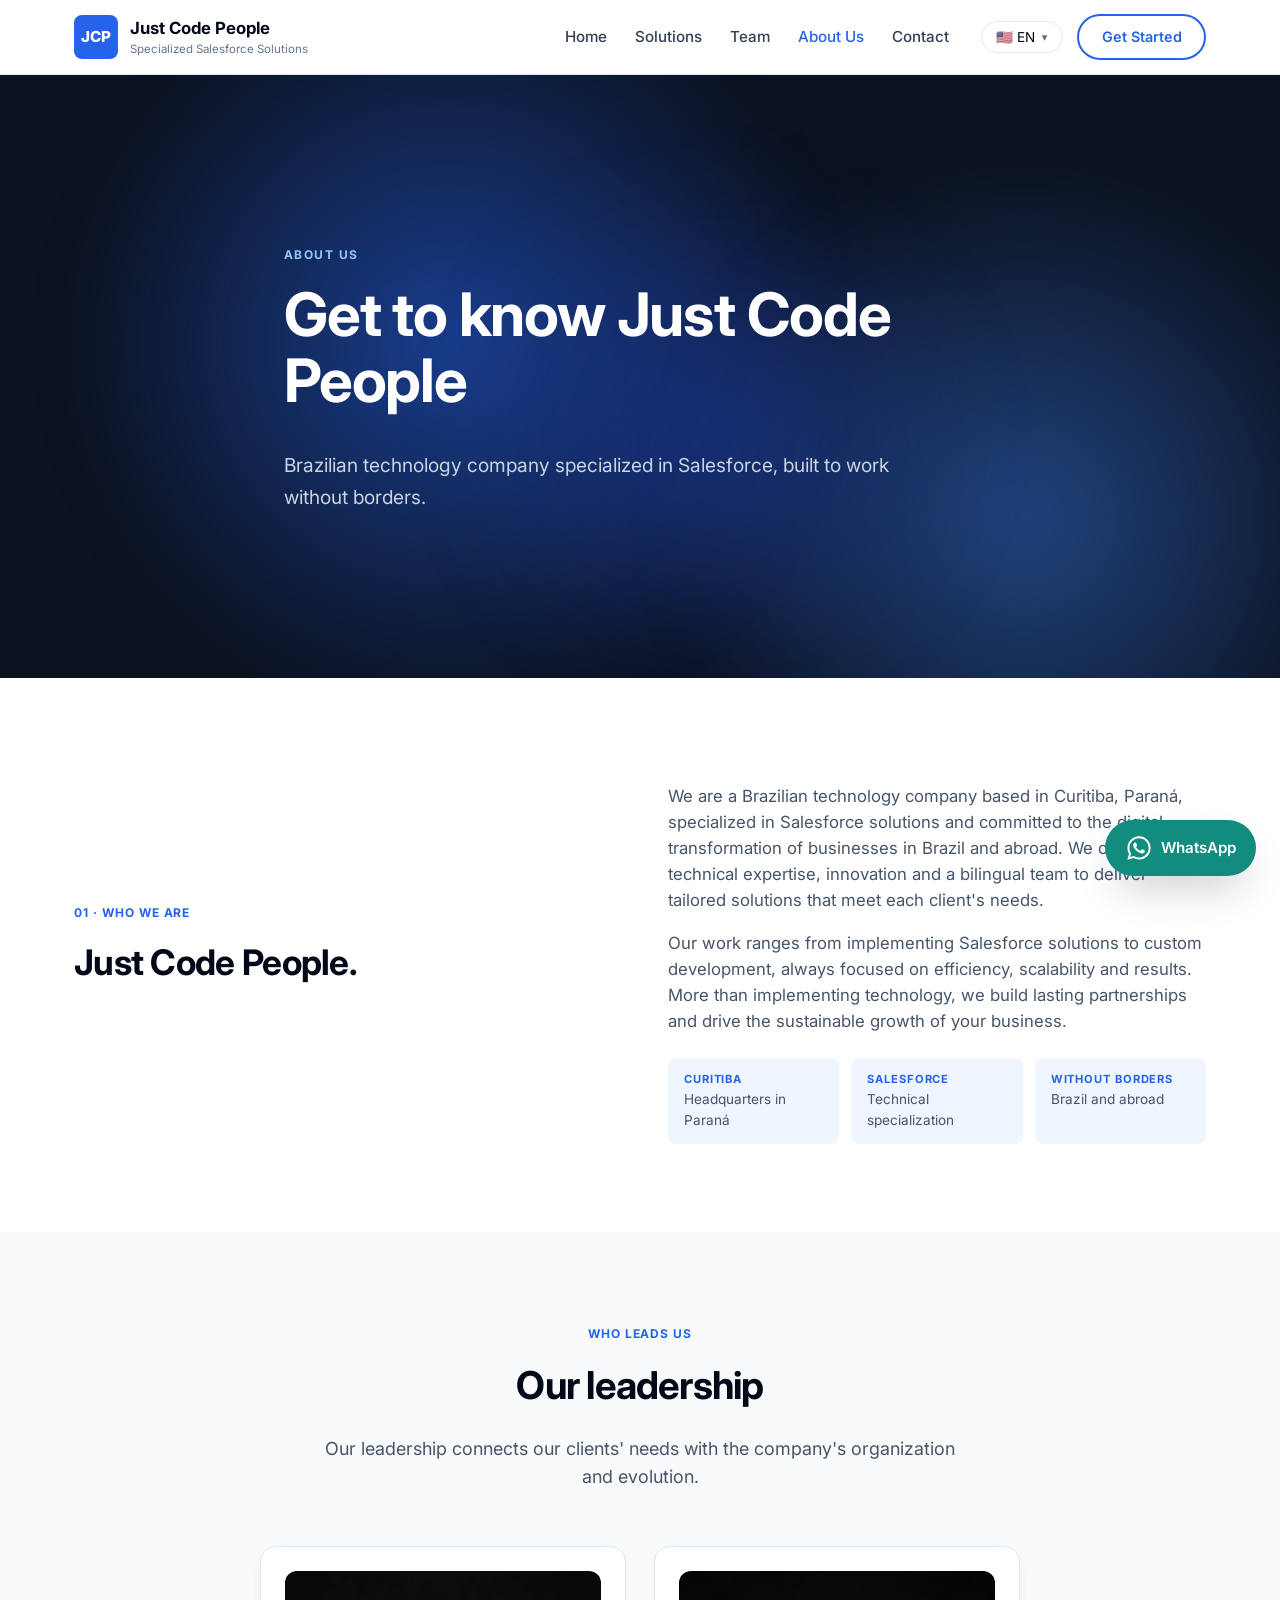
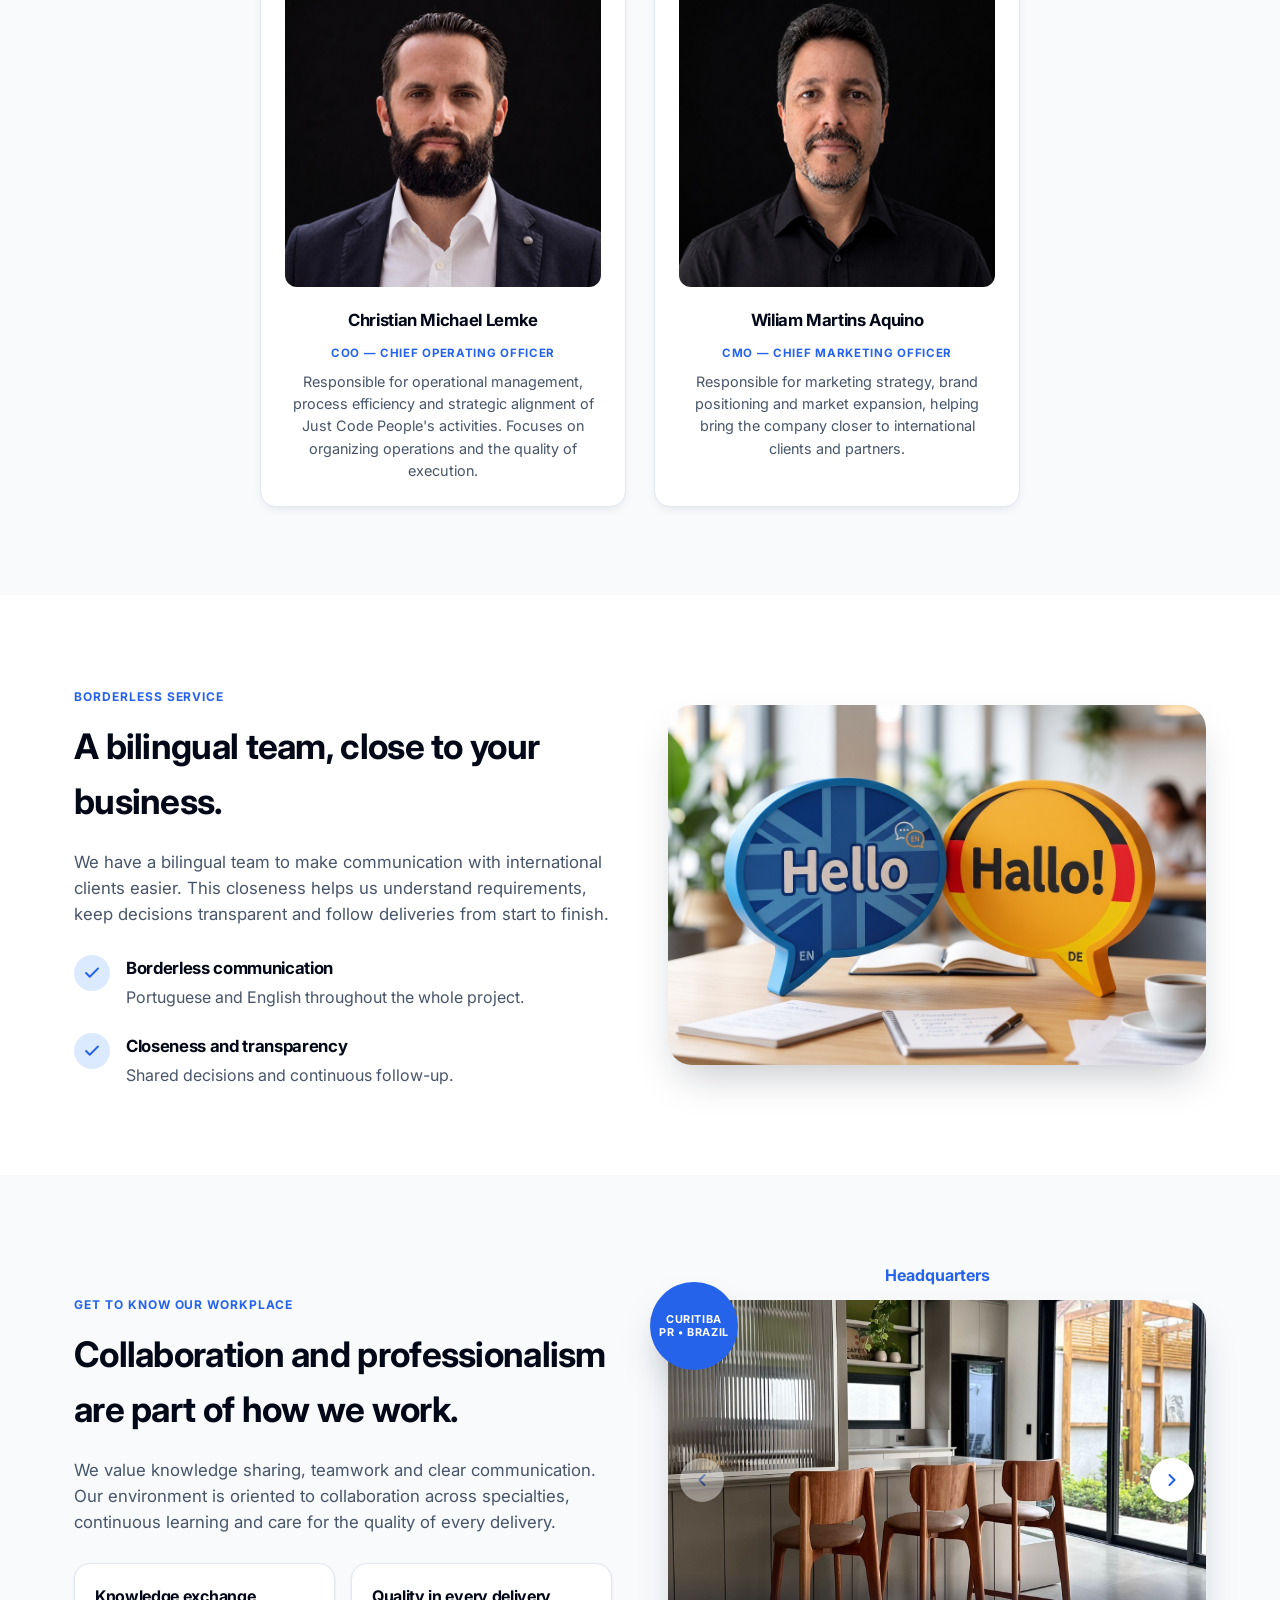
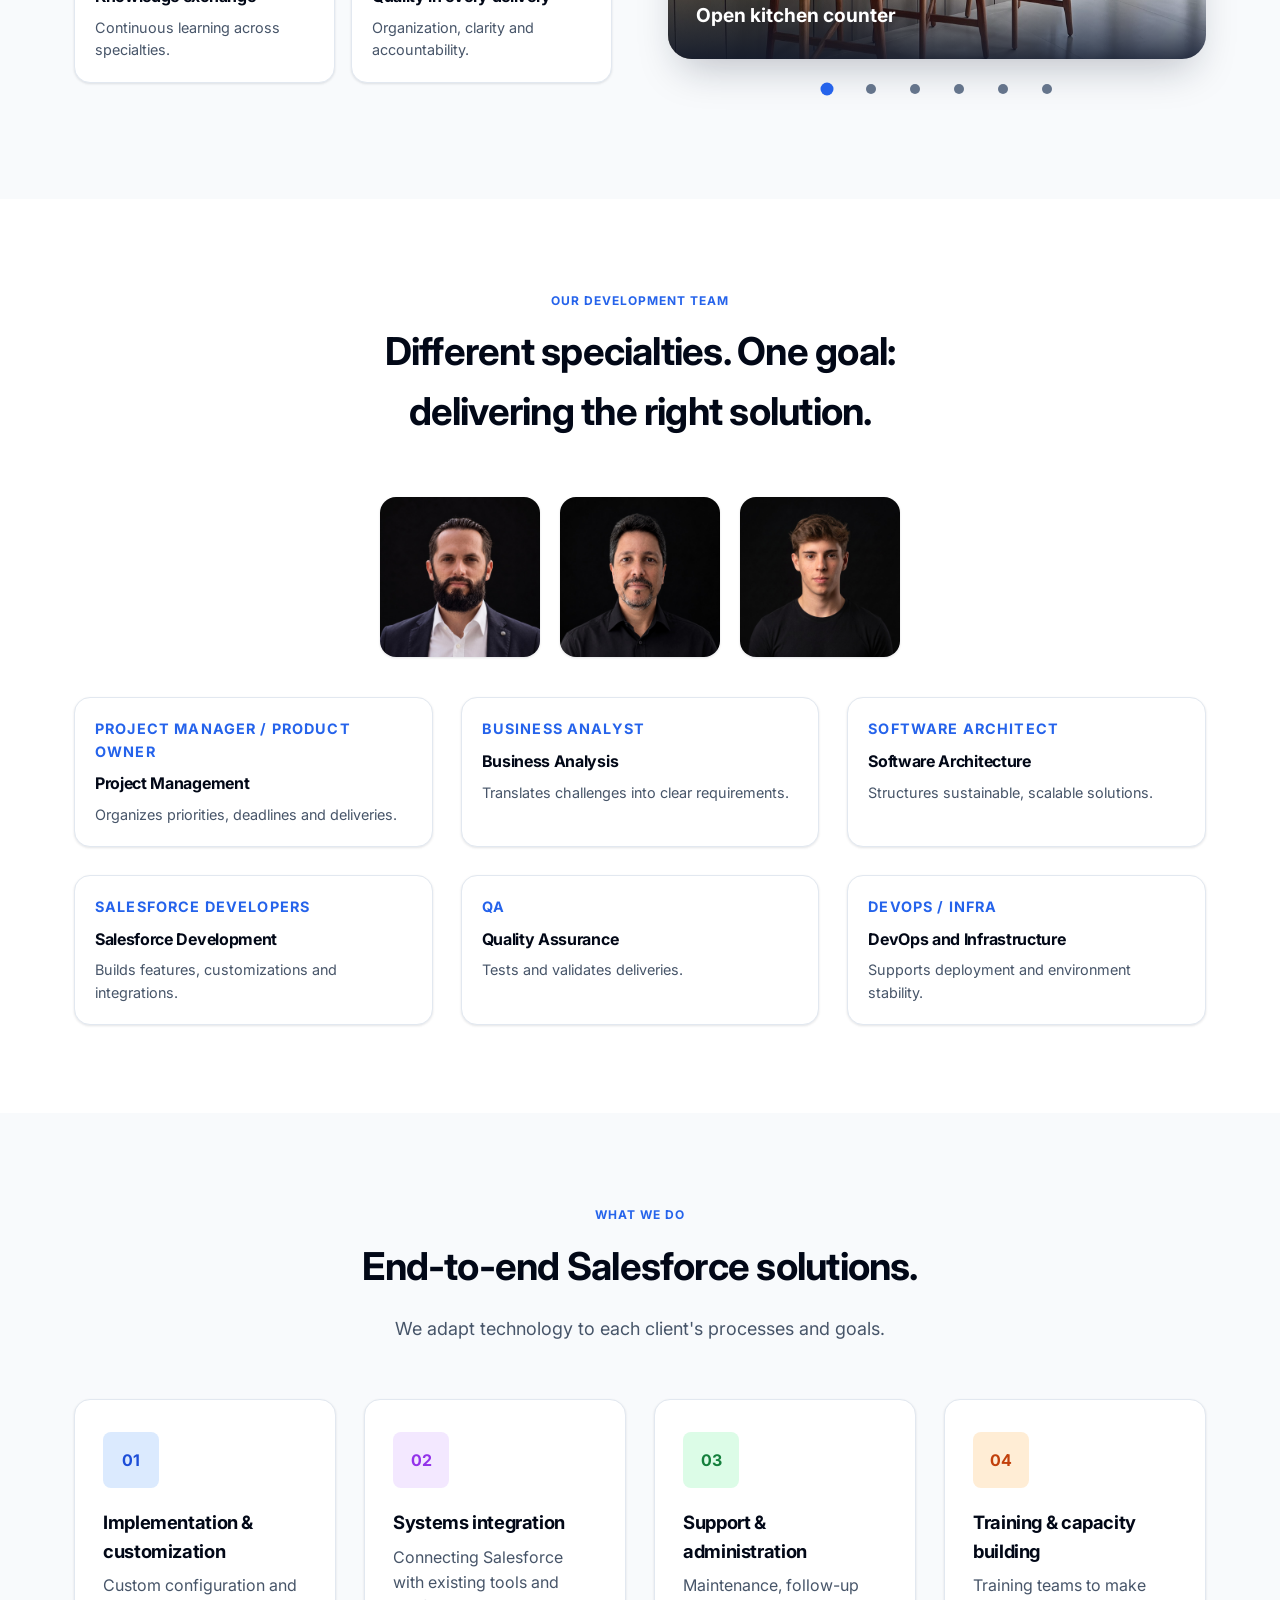
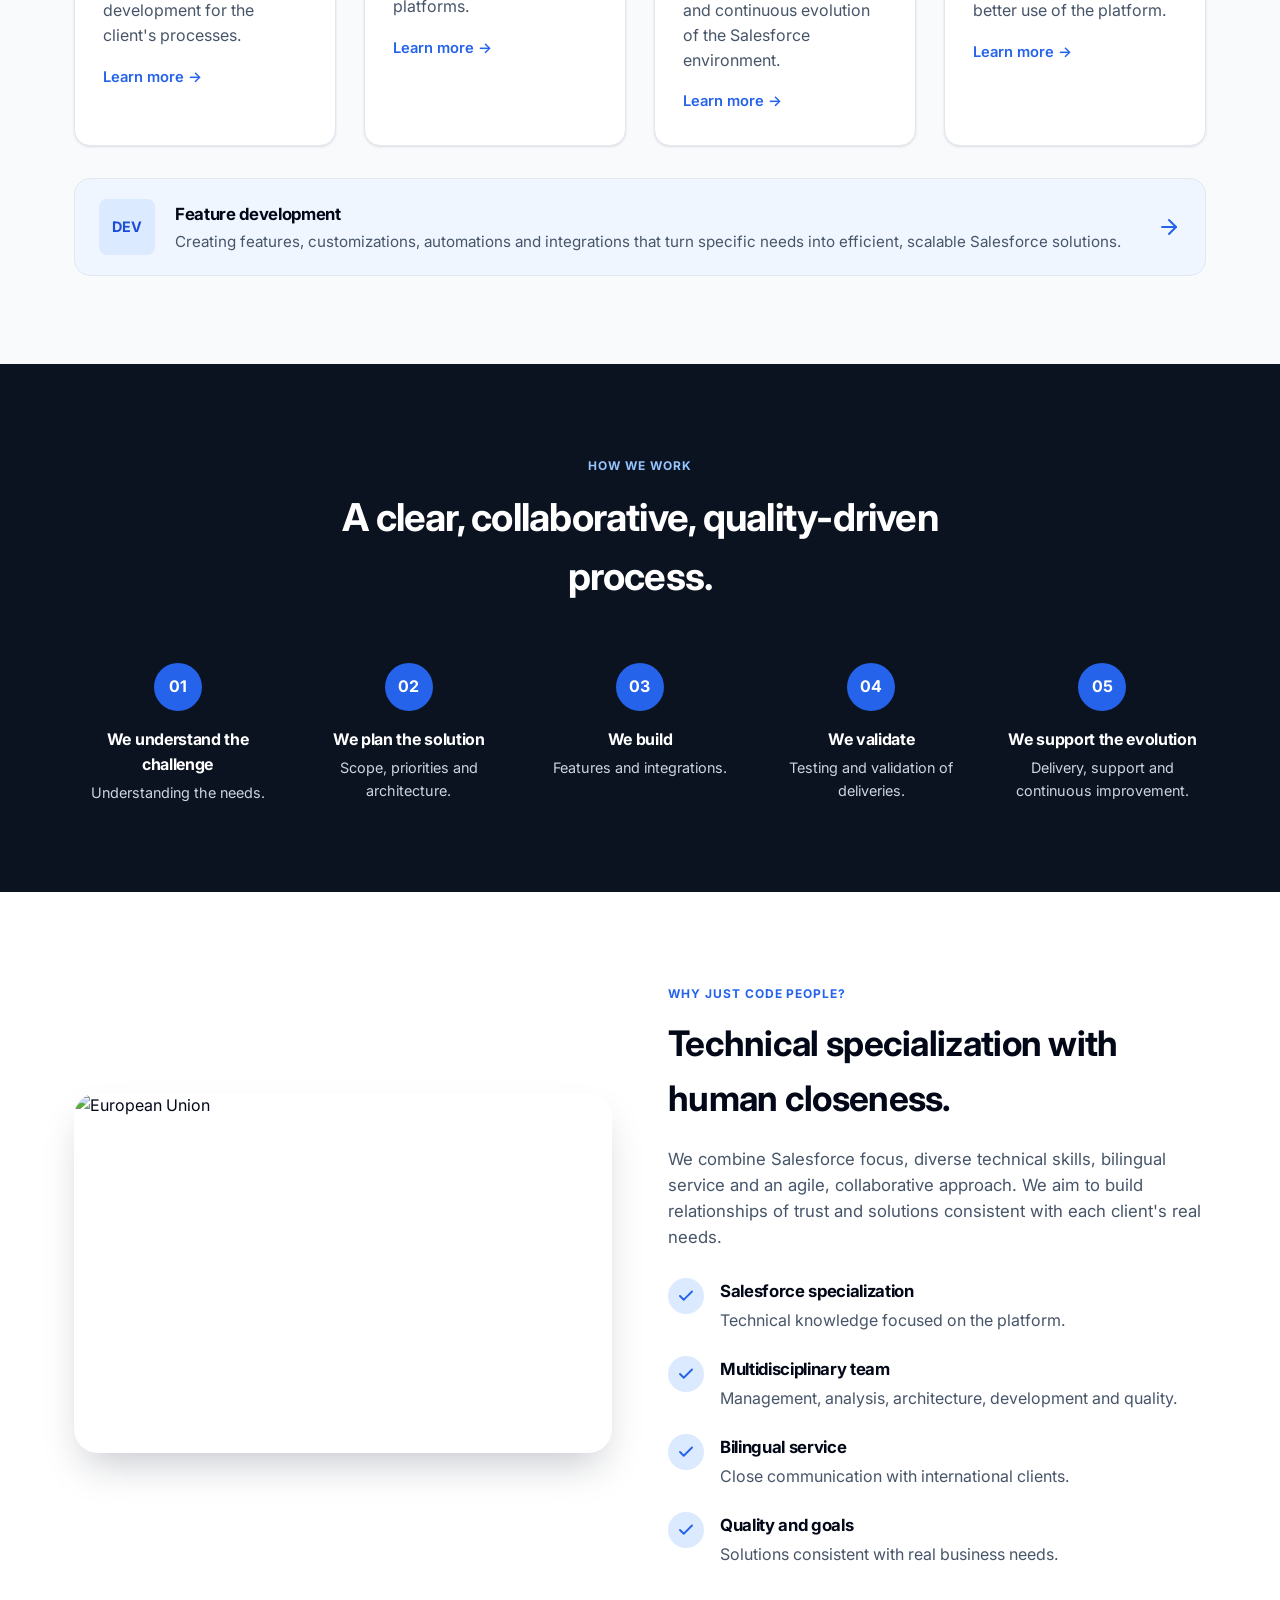
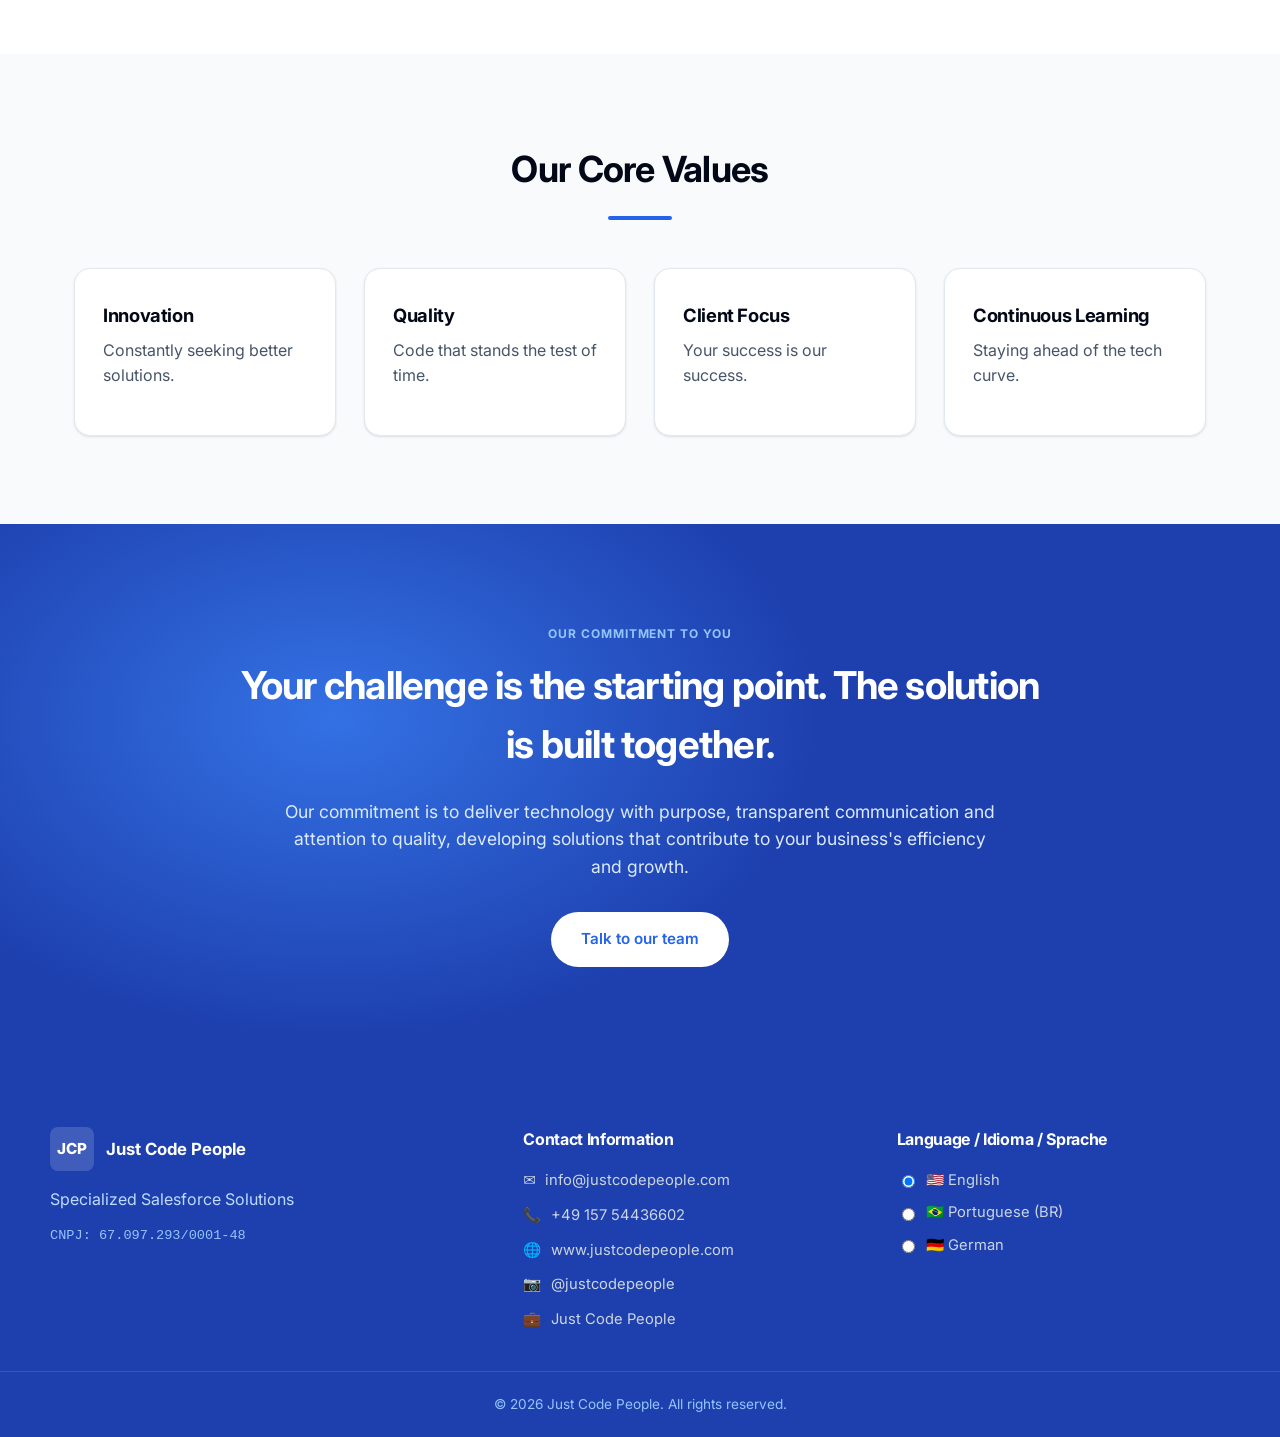
==== about.html @ ec4c8c9c "feat(page): add page to the repository" ====
<!DOCTYPE html>
<html lang="en">
<head>
  <meta charset="UTF-8" />
  <meta name="viewport" content="width=device-width, initial-scale=1.0" />
  <title>About Us | Just Code People</title>
  <meta name="description" content="Just Code People is a Brazilian technology company based in Curitiba, specialized in Salesforce solutions and built to work without borders." />
  <link rel="icon" type="image/svg+xml" href="data:image/svg+xml,<svg xmlns=%22http://www.w3.org/2000/svg%22 viewBox=%220 0 24 24%22><rect width=%2224%22 height=%2224%22 rx=%225%22 fill=%22%232563eb%22/><text x=%2212%22 y=%2216.5%22 font-family=%22Arial%22 font-size=%228%22 font-weight=%22700%22 fill=%22white%22 text-anchor=%22middle%22>JCP</text></svg>" />
  <link rel="preconnect" href="https://fonts.googleapis.com" />
  <link rel="preconnect" href="https://fonts.gstatic.com" crossorigin />
  <link rel="stylesheet" href="https://fonts.googleapis.com/css2?family=Inter:wght@300;400;500;600;700;800&display=swap" />
  <link rel="stylesheet" href="assets/css/style.css?v=cfeb845a" />
  <script type="application/ld+json">
  {
    "@context": "https://schema.org",
    "@type": "AboutPage",
    "name": "About Just Code People",
    "description": "Just Code People is a Brazilian technology company based in Curitiba, specialized in Salesforce solutions and built to work without borders.",
    "mainEntity": {
      "@type": "Organization",
      "name": "Just Code People",
      "foundingDate": "2026-05-27",
      "foundingLocation": {
        "@type": "Place",
        "name": "Curitiba, Paraná, Brazil"
      },
      "areaServed": "Europe",
      "url": "https://www.justcodepeople.com",
      "email": "info@justcodepeople.com",
      "taxID": "67.097.293/0001-48",
      "address": {
        "@type": "PostalAddress",
        "streetAddress": "R. Heitor Stockler de França, 396, unidade 411",
        "addressLocality": "Curitiba",
        "addressRegion": "PR",
        "postalCode": "80030-030",
        "addressCountry": "BR"
      }
    }
  }
  </script>
</head>
<body>

  <header class="site-header">
    <div class="container header-inner">
      <a href="index.html" class="logo">
        <span class="logo-badge">JCP</span>
        <span class="logo-text"><strong>Just Code People</strong><small>Specialized Salesforce Solutions</small></span>
      </a>
      <nav class="main-nav">
        <a href="index.html">Home</a>
        <a href="solutions.html">Solutions</a>
        <a href="team.html">Team</a>
        <a href="about.html">About Us</a>
        <a href="contact.html">Contact</a>
      </nav>
      <div class="header-actions">
        <button class="lang-switch" type="button">🇺🇸 EN</button>
        <a href="contact.html" class="btn-outline">Get Started</a>
      </div>
      <button class="nav-toggle" type="button" aria-label="Toggle menu">☰</button>
    </div>
  </header>

  <main class="about-page">
    <section class="hero" id="hero">
      <div class="hero-glow hero-glow-1" aria-hidden="true"></div>
      <div class="hero-glow hero-glow-2" aria-hidden="true"></div>
      <div class="hero-glow hero-glow-3" aria-hidden="true"></div>
      <div class="container hero-inner">
        <span class="hero-eyebrow">About Us</span>
        <h1>Get to know Just Code People</h1>
        <p class="lead">Brazilian technology company specialized in Salesforce, built to work without borders.</p>
      </div>
    </section>

    <!-- Who we are -->
    <section class="section">
      <div class="container about-story">
        <div class="about-copy">
          <span class="eyebrow">01 · Who we are</span>
          <h2>Just Code People.</h2>
        </div>
        <div class="about-copy">
          <p>We are a Brazilian technology company based in Curitiba, Paraná, specialized in Salesforce solutions and committed to the digital transformation of businesses in Brazil and abroad. We combine technical expertise, innovation and a bilingual team to deliver tailored solutions that meet each client's needs.</p>
          <p>Our work ranges from implementing Salesforce solutions to custom development, always focused on efficiency, scalability and results. More than implementing technology, we build lasting partnerships and drive the sustainable growth of your business.</p>
          <ul class="fact-chips">
            <li class="fact-chip"><span class="fact-chip-label">Curitiba</span><span class="fact-chip-value">Headquarters in Paraná</span></li>
            <li class="fact-chip"><span class="fact-chip-label">Salesforce</span><span class="fact-chip-value">Technical specialization</span></li>
            <li class="fact-chip"><span class="fact-chip-label">Without borders</span><span class="fact-chip-value">Brazil and abroad</span></li>
          </ul>
        </div>
      </div>
    </section>

    <!-- Our leadership -->
    <section class="section section-alt">
      <div class="container">
        <div class="section-head">
          <span class="eyebrow">Who leads us</span>
          <h2>Our leadership</h2>
          <p>Our leadership connects our clients' needs with the company's organization and evolution.</p>
        </div>
        <div class="team-grid team-grid--2">
          <article class="team-card">
            <div class="team-photo"><img src="assets/images/team/christian-michael-lemke.jpg" loading="lazy" alt="Christian Michael Lemke" /></div>
            <h3>Christian Michael Lemke</h3>
            <p class="role">COO — Chief Operating Officer</p>
            <p class="bio">Responsible for operational management, process efficiency and strategic alignment of Just Code People's activities. Focuses on organizing operations and the quality of execution.</p>
          </article>
          <article class="team-card">
            <div class="team-photo"><img src="assets/images/team/wiliam-martins-aquino.jpg" loading="lazy" alt="Wiliam Martins Aquino" /></div>
            <h3>Wiliam Martins Aquino</h3>
            <p class="role">CMO — Chief Marketing Officer</p>
            <p class="bio">Responsible for marketing strategy, brand positioning and market expansion, helping bring the company closer to international clients and partners.</p>
          </article>
        </div>
      </div>
    </section>

    <!-- Borderless service -->
    <section class="section">
      <div class="container about-story">
        <div class="about-copy">
          <span class="eyebrow">Borderless service</span>
          <h2>A bilingual team, close to your business.</h2>
          <p>We have a bilingual team to make communication with international clients easier. This closeness helps us understand requirements, keep decisions transparent and follow deliveries from start to finish.</p>
          <div class="feature-list">
            <div class="feature-item">
              <span class="feature-check"><svg width="18" height="18" viewBox="0 0 24 24" fill="none" stroke="currentColor" stroke-width="2.5" stroke-linecap="round" stroke-linejoin="round" aria-hidden="true"><polyline points="20 6 9 17 4 12"/></svg></span>
              <div><h3 class="feature-title">Borderless communication</h3><p>Portuguese and English throughout the whole project.</p></div>
            </div>
            <div class="feature-item">
              <span class="feature-check"><svg width="18" height="18" viewBox="0 0 24 24" fill="none" stroke="currentColor" stroke-width="2.5" stroke-linecap="round" stroke-linejoin="round" aria-hidden="true"><polyline points="20 6 9 17 4 12"/></svg></span>
              <div><h3 class="feature-title">Closeness and transparency</h3><p>Shared decisions and continuous follow-up.</p></div>
            </div>
          </div>
        </div>
        <div class="solution-media">
          <img src="assets/images/bilingual.jpg" loading="lazy" alt="Two speech bubbles on a desk, one blue saying &quot;Hello&quot; and one yellow saying &quot;Hallo!&quot;, next to notebooks and a coffee cup." />
        </div>
      </div>
    </section>

    <!-- Our workplace (headquarters carousel) -->
    <section class="section section-alt">
      <div class="container about-story">
        <div class="about-copy">
          <span class="eyebrow">Get to know our workplace</span>
          <h2>Collaboration and professionalism are part of how we work.</h2>
          <p>We value knowledge sharing, teamwork and clear communication. Our environment is oriented to collaboration across specialties, continuous learning and care for the quality of every delivery.</p>
          <div class="hq-points">
            <div class="card card--compact">
              <h3>Knowledge exchange</h3>
              <p>Continuous learning across specialties.</p>
            </div>
            <div class="card card--compact">
              <h3>Quality in every delivery</h3>
              <p>Organization, clarity and accountability.</p>
            </div>
          </div>
        </div>
        <div class="carousel" role="region" aria-label="Our headquarters" data-carousel>
          <p class="carousel-title">Headquarters</p>
          <div class="carousel-stage">
            <span class="carousel-badge" aria-hidden="true">Curitiba<br>PR • Brazil</span>
            <div class="carousel-track" tabindex="0">
              <figure class="carousel-slide">
                <img src="assets/images/hq/hq-01.jpg" alt="Three wooden bar stools at a kitchen counter, with sliding glass doors opening to the garden." />
                <figcaption class="media-caption"><strong>Open kitchen counter</strong></figcaption>
              </figure>
              <figure class="carousel-slide">
                <img src="assets/images/hq/hq-02.jpg" loading="lazy" alt="A laptop on a side table next to a black woven armchair and potted plants on the terrace." />
                <figcaption class="media-caption"><strong>Work corner on the terrace</strong></figcaption>
              </figure>
              <figure class="carousel-slide">
                <img src="assets/images/hq/hq-03.jpg" loading="lazy" alt="Terrace with a black armchair, side table and potted plants beside a glass railing." />
                <figcaption class="media-caption"><strong>Terrace</strong></figcaption>
              </figure>
              <figure class="carousel-slide">
                <img src="assets/images/hq/hq-04.jpg" loading="lazy" alt="Lounge area with a tan sofa, a small white side table and a textured grey wall." />
                <figcaption class="media-caption"><strong>Lounge area</strong></figcaption>
              </figure>
              <figure class="carousel-slide">
                <img src="assets/images/hq/hq-05.jpg" loading="lazy" alt="Wooden slats and a stone staircase leading toward the lounge." />
                <figcaption class="media-caption"><strong>Staircase</strong></figcaption>
              </figure>
              <figure class="carousel-slide">
                <img src="assets/images/hq/hq-06.jpg" loading="lazy" alt="Stone staircase with wooden slats beside a glass-walled room with an armchair." />
                <figcaption class="media-caption"><strong>Stairs and glass</strong></figcaption>
              </figure>
            </div>
            <button class="carousel-btn carousel-prev" type="button" aria-label="Previous photo"><svg viewBox="0 0 24 24" fill="none" stroke="currentColor" stroke-width="2.5" stroke-linecap="round" stroke-linejoin="round" aria-hidden="true"><polyline points="15 18 9 12 15 6"/></svg></button>
            <button class="carousel-btn carousel-next" type="button" aria-label="Next photo"><svg viewBox="0 0 24 24" fill="none" stroke="currentColor" stroke-width="2.5" stroke-linecap="round" stroke-linejoin="round" aria-hidden="true"><polyline points="9 18 15 12 9 6"/></svg></button>
          </div>
          <div class="carousel-dots" aria-label="Choose a photo"></div>
        </div>
      </div>
    </section>

    <!-- Our development team -->
    <section class="section">
      <div class="container">
        <div class="section-head">
          <span class="eyebrow">Our development team</span>
          <h2>Different specialties. One goal: delivering the right solution.</h2>
        </div>
        <div class="dev-photos">
          <div class="team-photo team-photo--sm"><img src="assets/images/team/christian-michael-lemke.jpg" loading="lazy" alt="Christian Michael Lemke" /></div>
          <div class="team-photo team-photo--sm"><img src="assets/images/team/wiliam-martins-aquino.jpg" loading="lazy" alt="Wiliam Martins Aquino" /></div>
          <div class="team-photo team-photo--sm"><img src="assets/images/team/ronald-roderjan.jpg" loading="lazy" alt="Ronald Roderjan" /></div>
        </div>
        <div class="grid grid-3">
          <div class="card card--compact">
            <p class="benefit-label role-label">Project Manager / Product Owner</p>
            <h3>Project Management</h3>
            <p>Organizes priorities, deadlines and deliveries.</p>
          </div>
          <div class="card card--compact">
            <p class="benefit-label role-label">Business Analyst</p>
            <h3>Business Analysis</h3>
            <p>Translates challenges into clear requirements.</p>
          </div>
          <div class="card card--compact">
            <p class="benefit-label role-label" translate="no">Software Architect</p>
            <h3>Software Architecture</h3>
            <p>Structures sustainable, scalable solutions.</p>
          </div>
          <div class="card card--compact">
            <p class="benefit-label role-label">Salesforce Developers</p>
            <h3>Salesforce Development</h3>
            <p>Builds features, customizations and integrations.</p>
          </div>
          <div class="card card--compact">
            <p class="benefit-label role-label">QA</p>
            <h3>Quality Assurance</h3>
            <p>Tests and validates deliveries.</p>
          </div>
          <div class="card card--compact">
            <p class="benefit-label role-label">DevOps / Infra</p>
            <h3>DevOps and Infrastructure</h3>
            <p>Supports deployment and environment stability.</p>
          </div>
        </div>
      </div>
    </section>

    <!-- What we do -->
    <section class="section section-alt about-what">
      <div class="container">
        <div class="section-head">
          <span class="eyebrow">What we do</span>
          <h2>End-to-end Salesforce solutions.</h2>
          <p>We adapt technology to each client's processes and goals.</p>
        </div>
        <div class="grid grid-4">
          <div class="card">
            <div class="icon-tile icon-tile--num blue">01</div>
            <h3>Implementation &amp; customization</h3>
            <p>Custom configuration and development for the client's processes.</p>
            <a href="solutions.html" class="btn-link">Learn more →</a>
          </div>
          <div class="card">
            <div class="icon-tile icon-tile--num purple">02</div>
            <h3>Systems integration</h3>
            <p>Connecting Salesforce with existing tools and platforms.</p>
            <a href="solutions.html" class="btn-link">Learn more →</a>
          </div>
          <div class="card">
            <div class="icon-tile icon-tile--num green">03</div>
            <h3>Support &amp; administration</h3>
            <p>Maintenance, follow-up and continuous evolution of the Salesforce environment.</p>
            <a href="solutions.html" class="btn-link">Learn more →</a>
          </div>
          <div class="card">
            <div class="icon-tile icon-tile--num orange">04</div>
            <h3>Training &amp; capacity building</h3>
            <p>Training teams to make better use of the platform.</p>
            <a href="solutions.html" class="btn-link">Learn more →</a>
          </div>
        </div>
        <a href="solutions.html" class="service-strip">
          <span class="icon-tile blue">DEV</span>
          <div class="service-strip-text">
            <h3>Feature development</h3>
            <p>Creating features, customizations, automations and integrations that turn specific needs into efficient, scalable Salesforce solutions.</p>
          </div>
          <svg class="service-strip-arrow" viewBox="0 0 24 24" fill="none" stroke="currentColor" stroke-width="2" stroke-linecap="round" stroke-linejoin="round" aria-hidden="true"><line x1="5" y1="12" x2="19" y2="12"/><polyline points="12 5 19 12 12 19"/></svg>
        </a>
      </div>
    </section>

    <!-- How we work -->
    <section class="section section-dark">
      <div class="container">
        <div class="section-head">
          <span class="eyebrow">How we work</span>
          <h2>A clear, collaborative, quality-driven process.</h2>
        </div>
        <ol class="process-steps">
          <li class="process-step">
            <span class="process-step-num">01</span>
            <div><h3>We understand the challenge</h3><p>Understanding the needs.</p></div>
          </li>
          <li class="process-step">
            <span class="process-step-num">02</span>
            <div><h3>We plan the solution</h3><p>Scope, priorities and architecture.</p></div>
          </li>
          <li class="process-step">
            <span class="process-step-num">03</span>
            <div><h3>We build</h3><p>Features and integrations.</p></div>
          </li>
          <li class="process-step">
            <span class="process-step-num">04</span>
            <div><h3>We validate</h3><p>Testing and validation of deliveries.</p></div>
          </li>
          <li class="process-step">
            <span class="process-step-num">05</span>
            <div><h3>We support the evolution</h3><p>Delivery, support and continuous improvement.</p></div>
          </li>
        </ol>
      </div>
    </section>

    <!-- Why Just Code People -->
    <section class="section">
      <div class="container about-story">
        <!-- TODO: trocar imagem — bandeiras UE + Brasil (imagem atual: Unsplash ja usada no site, so UE) -->
        <div class="solution-media">
          <img src="https://images.unsplash.com/photo-1594810205183-18a8b0ce6c13?auto=format&fit=crop&w=900&q=80" loading="lazy" alt="European Union" />
        </div>
        <div class="about-copy">
          <span class="eyebrow">Why Just Code People?</span>
          <h2>Technical specialization with human closeness.</h2>
          <p>We combine Salesforce focus, diverse technical skills, bilingual service and an agile, collaborative approach. We aim to build relationships of trust and solutions consistent with each client's real needs.</p>
          <div class="feature-list">
            <div class="feature-item">
              <span class="feature-check"><svg width="18" height="18" viewBox="0 0 24 24" fill="none" stroke="currentColor" stroke-width="2.5" stroke-linecap="round" stroke-linejoin="round" aria-hidden="true"><polyline points="20 6 9 17 4 12"/></svg></span>
              <div><h3 class="feature-title">Salesforce specialization</h3><p>Technical knowledge focused on the platform.</p></div>
            </div>
            <div class="feature-item">
              <span class="feature-check"><svg width="18" height="18" viewBox="0 0 24 24" fill="none" stroke="currentColor" stroke-width="2.5" stroke-linecap="round" stroke-linejoin="round" aria-hidden="true"><polyline points="20 6 9 17 4 12"/></svg></span>
              <div><h3 class="feature-title">Multidisciplinary team</h3><p>Management, analysis, architecture, development and quality.</p></div>
            </div>
            <div class="feature-item">
              <span class="feature-check"><svg width="18" height="18" viewBox="0 0 24 24" fill="none" stroke="currentColor" stroke-width="2.5" stroke-linecap="round" stroke-linejoin="round" aria-hidden="true"><polyline points="20 6 9 17 4 12"/></svg></span>
              <div><h3 class="feature-title">Bilingual service</h3><p>Close communication with international clients.</p></div>
            </div>
            <div class="feature-item">
              <span class="feature-check"><svg width="18" height="18" viewBox="0 0 24 24" fill="none" stroke="currentColor" stroke-width="2.5" stroke-linecap="round" stroke-linejoin="round" aria-hidden="true"><polyline points="20 6 9 17 4 12"/></svg></span>
              <div><h3 class="feature-title">Quality and goals</h3><p>Solutions consistent with real business needs.</p></div>
            </div>
          </div>
        </div>
      </div>
    </section>

    <!-- Core values -->
    <section class="section section-alt">
      <div class="container">
        <div class="values-title">
          <h2>Our Core Values</h2>
        </div>
        <div class="grid grid-4">
          <div class="card">
            <h3>Innovation</h3>
            <p>Constantly seeking better solutions.</p>
          </div>
          <div class="card">
            <h3>Quality</h3>
            <p>Code that stands the test of time.</p>
          </div>
          <div class="card">
            <h3>Client Focus</h3>
            <p>Your success is our success.</p>
          </div>
          <div class="card">
            <h3>Continuous Learning</h3>
            <p>Staying ahead of the tech curve.</p>
          </div>
        </div>
      </div>
    </section>

    <section class="cta-band cta-band--about">
      <div class="container">
        <span class="eyebrow">Our commitment to you</span>
        <h2>Your challenge is the starting point. The solution is built together.</h2>
        <p>Our commitment is to deliver technology with purpose, transparent communication and attention to quality, developing solutions that contribute to your business's efficiency and growth.</p>
        <a href="contact.html" class="btn btn-white">Talk to our team</a>
      </div>
    </section>
  </main>

  <footer class="site-footer">
    <div class="container footer-top">
      <div class="footer-brand">
        <a href="index.html" class="logo">
          <span class="logo-badge">JCP</span>
          <span class="logo-text"><strong>Just Code People</strong></span>
        </a>
        <p class="tagline">Specialized Salesforce Solutions</p>
        <p class="cnpj">CNPJ: 67.097.293/0001-48</p>
      </div>
      <div>
        <h4>Contact Information</h4>
        <ul class="footer-list">
          <li>✉️ <a href="mailto:info@justcodepeople.com">info@justcodepeople.com</a></li>
          <li>📞 <a href="https://wa.me/4915754436602">+49 157 54436602</a></li>
          <li>🌐 <a href="https://www.justcodepeople.com">www.justcodepeople.com</a></li>
          <li>📷 <a href="https://www.instagram.com/justcodepeople/">@justcodepeople</a></li>
          <li>💼 <a href="https://www.linkedin.com/company/just-code-people/">Just Code People</a></li>
        </ul>
      </div>
      <div>
        <h4>Language / Idioma / Sprache</h4>
        <div class="lang-options">
          <label><input type="radio" name="lang" data-lang-select value="en" checked /> 🇺🇸 English</label>
          <label><input type="radio" name="lang" data-lang-select value="pt" /> 🇧🇷 Portuguese (BR)</label>
          <label><input type="radio" name="lang" data-lang-select value="de" /> 🇩🇪 German</label>
        </div>
      </div>
    </div>
    <div class="footer-bottom">© 2026 Just Code People. All rights reserved.</div>
  </footer>

  <!-- Floating WhatsApp button (same block on every page). The company number appears in 2 places:
       the footer link and this button's href (assets/js/main.js?v=7ec6846e rebuilds the href per language
       from this one; keep both in sync when changing the number). -->
  <a class="whatsapp-float" href="https://wa.me/4915754436602?text=Hello%21%20I%20would%20like%20to%20know%20more%20about%20Just%20Code%20People%27s%20Salesforce%20solutions." data-wa-number="4915754436602" data-wa-text="Hello! I would like to know more about Just Code People's Salesforce solutions." target="_blank" rel="noopener noreferrer" aria-label="Chat with us on WhatsApp" title="Chat with us on WhatsApp">
    <svg viewBox="0 0 24 24" width="28" height="28" aria-hidden="true" focusable="false"><path fill="currentColor" d="M12.04 2C6.58 2 2.13 6.45 2.13 11.91c0 1.75.46 3.45 1.32 4.95L2.05 22l5.25-1.38a9.9 9.9 0 0 0 4.74 1.21h.01c5.46 0 9.91-4.45 9.91-9.91 0-2.65-1.03-5.14-2.9-7.01A9.82 9.82 0 0 0 12.04 2zm0 18.15h-.01a8.2 8.2 0 0 1-4.19-1.15l-.3-.18-3.12.82.83-3.04-.2-.31a8.2 8.2 0 0 1-1.26-4.38c0-4.54 3.7-8.23 8.24-8.23 2.2 0 4.27.86 5.82 2.42a8.18 8.18 0 0 1 2.41 5.82c0 4.54-3.7 8.23-8.22 8.23zm4.52-6.16c-.25-.12-1.47-.73-1.7-.82-.23-.08-.39-.12-.56.12-.17.25-.64.82-.78.98-.14.17-.29.19-.54.06-.25-.12-1.05-.39-2-1.23-.74-.66-1.24-1.47-1.38-1.72-.15-.25-.02-.38.11-.5.11-.11.25-.29.37-.43.12-.15.17-.25.25-.41.08-.17.04-.31-.02-.43-.06-.12-.56-1.34-.76-1.84-.2-.48-.4-.42-.56-.43h-.48c-.17 0-.43.06-.66.31-.23.25-.87.85-.87 2.07 0 1.22.89 2.4 1.01 2.56.12.17 1.75 2.67 4.23 3.74.59.26 1.05.41 1.41.52.59.19 1.13.16 1.56.1.48-.07 1.47-.6 1.67-1.18.21-.58.21-1.07.14-1.18-.06-.1-.23-.16-.48-.29z"/></svg>
    <span class="whatsapp-float-label" translate="no">WhatsApp</span>
  </a>

  <script src="assets/js/i18n.js?v=ba436000"></script>
  <!-- About page: PT/DE strings for the redesigned sections. Merged into window.JCP_I18N
       before main.js reads it; keys already in i18n.js are never overwritten. -->
  <script>
  (function () {
    var I = window.JCP_I18N;
    if (!I) return;
    // [English source text, PT-BR, DE]
    var rows = [
      ['Get to know Just Code People', 'Conheça a Just Code People', 'Lernen Sie Just Code People kennen'],
      ['Brazilian technology company specialized in Salesforce, built to work without borders.', 'Empresa brasileira de tecnologia especializada em Salesforce, pensada para atuar sem fronteiras.', 'Brasilianisches Technologieunternehmen, spezialisiert auf Salesforce und grenzenlos ausgerichtet.'],
      ['01 · Who we are', '01 · Quem somos', '01 · Wer wir sind'],
      ['We are a Brazilian technology company based in Curitiba, Paraná, specialized in Salesforce solutions and committed to the digital transformation of businesses in Brazil and abroad. We combine technical expertise, innovation and a bilingual team to deliver tailored solutions that meet each client\'s needs.', 'Somos uma empresa brasileira de tecnologia, com sede em Curitiba, Paraná, especializada em soluções Salesforce e comprometida com a transformação digital de negócios no Brasil e no exterior. Combinamos conhecimento técnico, inovação e uma equipe bilíngue para oferecer soluções personalizadas que atendam às necessidades de cada cliente.', 'Wir sind ein brasilianisches Technologieunternehmen mit Sitz in Curitiba, Paraná, spezialisiert auf Salesforce-Lösungen und der digitalen Transformation von Unternehmen in Brasilien und im Ausland verpflichtet. Wir verbinden technisches Know-how, Innovation und ein zweisprachiges Team, um maßgeschneiderte Lösungen für die Bedürfnisse jedes Kunden zu liefern.'],
      ['Our work ranges from implementing Salesforce solutions to custom development, always focused on efficiency, scalability and results. More than implementing technology, we build lasting partnerships and drive the sustainable growth of your business.', 'Nossa atuação abrange desde a implementação de soluções Salesforce até o desenvolvimento sob medida, sempre com foco em eficiência, escalabilidade e resultados. Mais do que implementar tecnologia, buscamos construir parcerias duradouras e impulsionar o crescimento sustentável do seu negócio.', 'Unsere Arbeit reicht von der Implementierung von Salesforce-Lösungen bis zur individuellen Entwicklung, stets mit Fokus auf Effizienz, Skalierbarkeit und Ergebnisse. Mehr als nur Technologie einzuführen, bauen wir langfristige Partnerschaften auf und fördern das nachhaltige Wachstum Ihres Unternehmens.'],
      ['Headquarters in Paraná', 'Sede física no Paraná', 'Hauptsitz in Paraná'],
      ['Technical specialization', 'Especialização técnica', 'Technische Spezialisierung'],
      ['Without borders', 'Sem fronteiras', 'Ohne Grenzen'],
      ['Brazil and abroad', 'Brasil e exterior', 'Brasilien und Ausland'],
      ['Who leads us', 'Quem nos lidera', 'Wer uns führt'],
      ['Go to photo', 'Ir para a foto', 'Gehe zu Foto'],
      ['Our leadership', 'Nossa liderança', 'Unsere Führung'],
      ['Our leadership connects our clients\' needs with the company\'s organization and evolution.', 'Nossa liderança atua para conectar as necessidades de nossos clientes à organização e à evolução da empresa.', 'Unsere Führung verbindet die Bedürfnisse unserer Kunden mit der Organisation und Weiter\u00ADentwicklung des Unternehmens.'],
      ['Responsible for operational management, process efficiency and strategic alignment of Just Code People\'s activities. Focuses on organizing operations and the quality of execution.', 'Responsável pela gestão operacional, eficiência dos processos e alinhamento estratégico das atividades da Just Code People. Sua atuação concentra-se na organização da operação e na qualidade da execução.', 'Verantwortlich für das operative Management, die Prozesseffizienz und die strategische Ausrichtung der Aktivitäten von Just Code People. Fokus auf Organisation des Betriebs und Qualität der Umsetzung.'],
      ['Responsible for marketing strategy, brand positioning and market expansion, helping bring the company closer to international clients and partners.', 'Responsável pela estratégia de marketing, posicionamento da marca e expansão de mercado, contribuindo para aproximar a empresa de clientes e parceiros internacionais.', 'Verantwortlich für Marketingstrategie, Markenpositionierung und Marktexpansion und trägt dazu bei, das Unternehmen internationalen Kunden und Partnern näherzubringen.'],
      ['Borderless service', 'Atendimento sem fronteiras', 'Service ohne Grenzen'],
      ['A bilingual team, close to your business.', 'Uma equipe bilíngue, próxima do seu negócio.', 'Ein zweisprachiges Team, nah an Ihrem Geschäft.'],
      ['We have a bilingual team to make communication with international clients easier. This closeness helps us understand requirements, keep decisions transparent and follow deliveries from start to finish.', 'Contamos com uma equipe bilíngue para facilitar a comunicação com clientes internacionais. Essa proximidade contribui para o entendimento dos requisitos, a transparência nas decisões e o acompanhamento das entregas do início ao fim.', 'Unser zweisprachiges Team erleichtert die Kommunikation mit internationalen Kunden. Diese Nähe hilft uns, Anforderungen zu verstehen, Entscheidungen transparent zu halten und Lieferungen von Anfang bis Ende zu begleiten.'],
      ['Borderless communication', 'Comunicação sem fronteiras', 'Kommunikation ohne Grenzen'],
      ['Portuguese and English throughout the whole project.', 'Português e inglês ao longo de todo o projeto.', 'Portugiesisch und Englisch während des gesamten Projekts.'],
      ['Closeness and transparency', 'Proximidade e transparência', 'Nähe und Transparenz'],
      ['Shared decisions and continuous follow-up.', 'Decisões compartilhadas e acompanhamento contínuo.', 'Gemeinsame Entscheidungen und kontinuierliche Begleitung.'],
      ['Two speech bubbles on a desk, one blue saying "Hello" and one yellow saying "Hallo!", next to notebooks and a coffee cup.', 'Dois balões de fala sobre uma mesa, um azul dizendo "Hello" e um amarelo dizendo "Hallo!", ao lado de cadernos e uma xícara de café.', 'Zwei Sprechblasen auf einem Schreibtisch, eine blaue mit „Hello“ und eine gelbe mit „Hallo!“, neben Notizbüchern und einer Kaffeetasse.'],
      ['Get to know our workplace', 'Conheça nosso ambiente', 'Lernen Sie unser Umfeld kennen'],
      ['Collaboration and professionalism are part of how we work.', 'Colaboração e profissionalismo fazem parte da nossa forma de trabalhar.', 'Zusammen\u00ADarbeit und Profes\u00ADsionalität gehören zu unserer Arbeitsweise.'],
      ['We value knowledge sharing, teamwork and clear communication. Our environment is oriented to collaboration across specialties, continuous learning and care for the quality of every delivery.', 'Valorizamos a troca de conhecimento, o trabalho em equipe e a comunicação clara. Nosso ambiente é orientado à colaboração entre especialidades, ao aprendizado contínuo e ao cuidado com a qualidade de cada entrega.', 'Wir schätzen Wissensaustausch, Teamarbeit und klare Kommunikation. Unser Umfeld ist auf Zusammen\u00ADarbeit zwischen den Fachbereichen, kontinuierliches Lernen und Sorgfalt bei jeder Lieferung ausgerichtet.'],
      ['Knowledge exchange', 'Troca de conhecimento', 'Wissensaustausch'],
      ['Continuous learning across specialties.', 'Aprendizado contínuo entre especialidades.', 'Kontinuierliches Lernen zwischen Fachbereichen.'],
      ['Quality in every delivery', 'Qualidade em cada entrega', 'Qualität in jeder Lieferung'],
      ['Organization, clarity and accountability.', 'Organização, clareza e responsabilidade.', 'Organisation, Klarheit und Verantwortung.'],
      ['Our headquarters', 'Nossa sede', 'Unser Hauptsitz'],
      ['Headquarters', 'Sede física', 'Hauptsitz'],
      ['PR • Brazil', 'PR • Brasil', 'PR • Brasilien'],
      ['Photo of our headquarters coming soon', 'Foto da nossa sede em breve', 'Foto unseres Hauptsitzes folgt'],
      ['Previous photo', 'Foto anterior', 'Vorheriges Foto'],
      ['Next photo', 'Próxima foto', 'Nächstes Foto'],
      ['Choose a photo', 'Escolha uma foto', 'Foto auswählen'],
      ['Our development team', 'Nosso time de desenvolvimento', 'Unser Entwicklungsteam'],
      ['Different specialties. One goal: delivering the right solution.', 'Diferentes especialidades. Um único objetivo: entregar a solução certa.', 'Verschiedene Fachgebiete. Ein Ziel: die richtige Lösung liefern.'],
      ['Development team member (photo coming soon)', 'Integrante do time de desenvolvimento (foto em breve)', 'Mitglied des Entwicklungsteams (Foto folgt)'],
      ['Project Manager / Product Owner', 'Project Manager / Product Owner', 'Project Manager / Product Owner'],
      ['Project Management', 'Gestão de Projetos', 'Projektmanagement'],
      ['Organizes priorities, deadlines and deliveries.', 'Organiza prioridades, prazos e entregas.', 'Organisiert Prioritäten, Fristen und Lieferungen.'],
      ['Business Analysis', 'Análise de Negócios', 'Geschäftsanalyse'],
      ['Translates challenges into clear requirements.', 'Traduz desafios em requisitos claros.', 'Übersetzt Heraus\u00ADforderungen in klare Anforderungen.'],
      ['Software Architecture', 'Arquitetura de Software', 'Software\u00ADarchitektur'],
      ['Structures sustainable, scalable solutions.', 'Estrutura soluções sustentáveis e escaláveis.', 'Strukturiert nachhaltige, skalierbare Lösungen.'],
      ['Salesforce Development', 'Desenvolvimento Salesforce', 'Salesforce-Entwicklung'],
      ['Builds features, customizations and integrations.', 'Cria funcionalidades, personalizações e integrações.', 'Entwickelt Funktionen, Anpassungen und Integrationen.'],
      ['Quality Assurance', 'Quality Assurance', 'Qualitäts\u00ADsicherung'],
      ['Tests and validates deliveries.', 'Testa e valida as entregas.', 'Testet und validiert Lieferungen.'],
      ['DevOps and Infrastructure', 'DevOps e Infraestrutura', 'DevOps und Infrastruktur'],
      ['Supports deployment and environment stability.', 'Apoia implantação e estabilidade dos ambientes.', 'Unterstützt Bereitstellung und Stabilität der Umgebungen.'],
      ['What we do', 'O que fazemos', 'Was wir tun'],
      ['End-to-end Salesforce solutions.', 'Soluções Salesforce de ponta a ponta.', 'Salesforce-Lösungen von A bis Z.'],
      ['We adapt technology to each client\'s processes and goals.', 'Adaptamos a tecnologia aos processos e objetivos de cada cliente.', 'Wir passen die Technologie an die Prozesse und Ziele jedes Kunden an.'],
      ['Implementation & customization', 'Implementação e personalização', 'Implementierung & Anpassung'],
      ['Custom configuration and development for the client\'s processes.', 'Configuração e desenvolvimento sob medida para os processos do cliente.', 'Maßgeschneiderte Konfiguration und Entwicklung für die Prozesse des Kunden.'],
      ['Systems integration', 'Integração de sistemas', 'Systemintegration'],
      ['Connecting Salesforce with existing tools and platforms.', 'Conexão do Salesforce com ferramentas e plataformas existentes.', 'Anbindung von Salesforce an bestehende Tools und Plattformen.'],
      ['Support & administration', 'Suporte e administração', 'Support & Administration'],
      ['Maintenance, follow-up and continuous evolution of the Salesforce environment.', 'Manutenção, acompanhamento e evolução contínua do ambiente Salesforce.', 'Wartung, Betreuung und kontinuierliche Weiter\u00ADentwicklung der Salesforce-Umgebung.'],
      ['Training & capacity building', 'Treinamento e capacitação', 'Schulung & Befähigung'],
      ['Training teams to make better use of the platform.', 'Capacitação das equipes para utilizar melhor a plataforma.', 'Schulung der Teams für eine bessere Nutzung der Plattform.'],
      ['Feature development', 'Desenvolvimento de funcionalidades', 'Funktions\u00ADentwicklung'],
      ['Creating features, customizations, automations and integrations that turn specific needs into efficient, scalable Salesforce solutions.', 'Criação de funcionalidades, personalizações, automações e integrações que transformam necessidades específicas em soluções Salesforce eficientes e escaláveis.', 'Entwicklung von Funktionen, Anpassungen, Automatisierungen und Integrationen, die spezifische Anforderungen in effiziente, skalierbare Salesforce-Lösungen verwandeln.'],
      ['How we work', 'Como trabalhamos', 'Wie wir arbeiten'],
      ['A clear, collaborative, quality-driven process.', 'Um processo claro, colaborativo e orientado à qualidade.', 'Ein klarer, kollaborativer und qualitätsorientierter Prozess.'],
      ['We understand the challenge', 'Entendemos o desafio', 'Wir verstehen die Heraus\u00ADforderung'],
      ['Understanding the needs.', 'Entendimento das necessidades.', 'Verständnis der Anforderungen.'],
      ['We plan the solution', 'Planejamos a solução', 'Wir planen die Lösung'],
      ['Scope, priorities and architecture.', 'Escopo, prioridades e arquitetura.', 'Umfang, Prioritäten und Architektur.'],
      ['We build', 'Desenvolvemos', 'Wir entwickeln'],
      ['Features and integrations.', 'Funcionalidades e integrações.', 'Funktionen und Integrationen.'],
      ['We validate', 'Validamos', 'Wir validieren'],
      ['Testing and validation of deliveries.', 'Testes e validação das entregas.', 'Tests und Validierung der Lieferungen.'],
      ['We support the evolution', 'Apoiamos a evolução', 'Wir begleiten die Weiter\u00ADentwicklung'],
      ['Delivery, support and continuous improvement.', 'Entrega, suporte e melhoria contínua.', 'Lieferung, Support und kontinuierliche Verbesserung.'],
      ['Why Just Code People?', 'Por que a Just Code People?', 'Warum Just Code People?'],
      ['Technical specialization with human closeness.', 'Especialização técnica com proximidade humana.', 'Technische Spezialisierung mit menschlicher Nähe.'],
      ['We combine Salesforce focus, diverse technical skills, bilingual service and an agile, collaborative approach. We aim to build relationships of trust and solutions consistent with each client\'s real needs.', 'Combinamos foco em Salesforce, diferentes competências técnicas, atendimento bilíngue e uma abordagem ágil e colaborativa. Buscamos construir relações de confiança e soluções coerentes com as necessidades reais de cada cliente.', 'Wir verbinden Salesforce-Fokus, vielfältige technische Kompetenzen, zweisprachigen Service und einen agilen, kollaborativen Ansatz. Wir möchten Vertrauensbeziehungen und Lösungen aufbauen, die den tatsächlichen Bedürfnissen jedes Kunden entsprechen.'],
      ['Salesforce specialization', 'Especialização Salesforce', 'Salesforce-Spezialisierung'],
      ['Technical knowledge focused on the platform.', 'Conhecimento técnico focado na plataforma.', 'Technisches Wissen mit Fokus auf die Plattform.'],
      ['Multidisciplinary team', 'Equipe multidisciplinar', 'Multi\u00ADdisziplinäres Team'],
      ['Management, analysis, architecture, development and quality.', 'Gestão, análise, arquitetura, desenvolvimento e qualidade.', 'Management, Analyse, Architektur, Entwicklung und Qualität.'],
      ['Bilingual service', 'Atendimento bilíngue', 'Zweisprachiger Service'],
      ['Close communication with international clients.', 'Comunicação próxima com clientes internacionais.', 'Enge Kommunikation mit internationalen Kunden.'],
      ['Quality and goals', 'Qualidade e objetivos', 'Qualität und Ziele'],
      ['Solutions consistent with real business needs.', 'Soluções coerentes com necessidades reais do negócio.', 'Lösungen, die zu den tatsächlichen Geschäfts\u00ADanforderungen passen.'],
      ['Our commitment to you', 'Nosso compromisso com você', 'Unser Versprechen an Sie'],
      ['Your challenge is the starting point. The solution is built together.', 'Seu desafio é o ponto de partida. A solução é construída em conjunto.', 'Ihre Heraus\u00ADforderung ist der Ausgangspunkt. Die Lösung entsteht gemeinsam.'],
      ['Our commitment is to deliver technology with purpose, transparent communication and attention to quality, developing solutions that contribute to your business\'s efficiency and growth.', 'Nosso compromisso é oferecer tecnologia com propósito, comunicação transparente e atenção à qualidade, desenvolvendo soluções que contribuam para a eficiência e o crescimento do seu negócio.', 'Unser Versprechen ist Technologie mit Sinn, transparente Kommunikation und Liebe zur Qualität – Lösungen, die zur Effizienz und zum Wachstum Ihres Unternehmens beitragen.'],
      ['Talk to our team', 'Fale com nosso time', 'Sprechen Sie mit unserem Team']
    ];
    rows.forEach(function (r) {
      if (!(r[0] in I.pt)) I.pt[r[0]] = r[1];
      if (!(r[0] in I.de)) I.de[r[0]] = r[2];
    });
    I.meta = I.meta || {};
    var d = 'Just Code People is a Brazilian technology company based in Curitiba, specialized in Salesforce solutions and built to work without borders.';
    if (!I.meta[d]) I.meta[d] = {
      pt: 'A Just Code People é uma empresa brasileira de tecnologia sediada em Curitiba, especializada em soluções Salesforce e pensada para atuar sem fronteiras.',
      de: 'Just Code People ist ein brasilianisches Technologieunternehmen mit Sitz in Curitiba, spezialisiert auf Salesforce-Lösungen und grenzenlos ausgerichtet.'
    };
  })();
  </script>
  <script src="assets/js/main.js?v=7ec6846e"></script>
</body>
</html>
---- assets/css/style.css ----
/* ==========================================================================
   Just Code People — Stylesheet
   Design tokens extracted from the live site (justcodepeople.com)
   ========================================================================== */

:root {
  /* Colors */
  --color-primary: #2563eb;       /* blue-600 */
  --color-primary-dark: #1d4ed8;  /* blue-700 */
  --color-primary-darker: #1e40af;/* blue-800 - footer e faixa CTA */
  --color-hero: #0b1220;          /* fundo escuro do hero */
  --color-navy: #0f172a;          /* slate-900 - dark hero overlay */
  --color-navy-soft: #1e293b;     /* slate-800 */
  --color-text: #020817;          /* near-black body text */
  --color-text-muted: #475569;    /* slate-600 */
  --color-text-soft: #64748b;     /* slate-500 */
  --color-bg: #ffffff;
  --color-bg-alt: #f8fafc;        /* slate-50 section background */
  --color-bg-tint: #eff6ff;       /* blue-50 tinted callouts */
  --color-border: #e2e8f0;        /* slate-200 */

  --accent-blue: #2563eb;
  --accent-purple: #9333ea;
  --accent-green: #16a34a;
  --accent-orange: #ea580c;
  /* Botao flutuante do WhatsApp: verde escuro da marca (glifo branco >= 4.1:1; hover 5.2:1) */
  --color-whatsapp: #128c7e;
  --color-whatsapp-hover: #0e7a6d;

  /* Typography */
  --font-sans: "Inter", -apple-system, "system-ui", "Segoe UI", Roboto, Oxygen, Ubuntu,
    Cantarell, "Fira Sans", "Droid Sans", "Helvetica Neue", sans-serif;

  /* Layout */
  --container-width: 1180px;
  --radius-sm: 0.5rem;
  --radius-md: 1rem;
  --radius-lg: 1.5rem;
  --radius-full: 9999px;
  --shadow-card: 0 1px 3px rgba(15, 23, 42, 0.08), 0 1px 2px rgba(15, 23, 42, 0.04);
  --shadow-lift: 0 20px 40px -12px rgba(15, 23, 42, 0.25);
}

/* Reset ------------------------------------------------------------------ */
*, *::before, *::after { box-sizing: border-box; }
html { scroll-behavior: smooth; }
body {
  overflow-wrap: break-word; /* palavras longas (DE) nunca estouram a coluna */
  margin: 0;
  font-family: var(--font-sans);
  color: var(--color-text);
  background: var(--color-bg);
  line-height: 1.55;
  -webkit-font-smoothing: antialiased;
}
img { max-width: 100%; display: block; }
a { color: inherit; text-decoration: none; }
ul { list-style: none; margin: 0; padding: 0; }
button { font-family: inherit; cursor: pointer; }
h1, h2, h3, h4 { margin: 0 0 0.5em; font-weight: 700; letter-spacing: -0.02em; }

.container {
  width: 100%;
  max-width: var(--container-width);
  margin: 0 auto;
  padding: 0 24px;
}

.section { padding: 88px 0; }
.section-alt { background: var(--color-bg-alt); }
.section-tint { background: var(--color-bg-tint); }

.section-head { text-align: center; max-width: 640px; margin: 0 auto 56px; }
.section-head h2 { font-size: clamp(1.75rem, 4.4vw, 2.4rem); letter-spacing: -0.02em; color: var(--color-text); }
.section-head p { color: var(--color-text-muted); font-size: 1.125rem; }
.eyebrow {
  display: inline-block;
  font-size: 0.75rem;
  font-weight: 700;
  letter-spacing: 0.08em;
  text-transform: uppercase;
  color: var(--color-primary);
  margin-bottom: 0.75rem;
}

/* Buttons ------------------------------------------------------------------ */
.btn {
  display: inline-flex;
  align-items: center;
  gap: 0.5rem;
  padding: 0.85rem 1.75rem;
  border-radius: var(--radius-full);
  font-weight: 600;
  font-size: 0.95rem;
  border: 2px solid transparent;
  transition: transform 0.15s ease, box-shadow 0.15s ease, background 0.15s ease, color 0.15s ease;
}
.btn:hover { transform: translateY(-1px); }
.btn-primary { background: var(--color-primary); color: #fff; }
.btn-primary:hover { background: var(--color-primary-dark); box-shadow: var(--shadow-lift); }
.btn-outline-white { background: transparent; border-color: #fff; color: #fff; }
.btn-outline-white:hover { background: #fff; color: var(--color-primary); }
.btn-white { background: #fff; color: var(--color-primary); }
.btn-white:hover { box-shadow: var(--shadow-lift); }
.btn-dark { background: var(--color-navy-soft); color: #fff; }
.btn-dark:hover { background: var(--color-navy); }
.btn-link { color: var(--color-primary); font-weight: 600; }
.btn-link:hover { text-decoration: underline; }

/* Header ------------------------------------------------------------------ */
.site-header {
  position: sticky;
  top: 0;
  z-index: 50;
  background: rgba(255, 255, 255, 0.88);
  -webkit-backdrop-filter: saturate(180%) blur(12px);
  backdrop-filter: saturate(180%) blur(12px);
  border-bottom: 1px solid var(--color-border);
}
.header-inner {
  display: flex;
  align-items: center;
  gap: 0.5rem 2rem;
  flex-wrap: wrap; /* rede de seguranca: com texto muito ampliado, nav/acoes descem para a 2a linha */
  padding-top: 14px;
  padding-bottom: 14px;
}
.logo { display: flex; align-items: center; gap: 0.75rem; margin-right: auto; }
.logo-badge {
  display: flex;
  align-items: center;
  justify-content: center;
  width: 44px;
  height: 44px;
  border-radius: var(--radius-sm);
  background: var(--color-primary);
  color: #fff;
  font-weight: 800;
  font-size: 0.95rem;
  flex-shrink: 0;
}
.logo-text strong { display: block; font-size: 1.05rem; color: var(--color-text); }
.logo-text small { display: block; font-size: 0.72rem; color: var(--color-text-soft); }

.main-nav { display: flex; flex-wrap: wrap; align-items: center; gap: 0.25rem 1.75rem; }
.main-nav a { white-space: nowrap; font-weight: 500; color: #334155; font-size: 0.95rem; }
.main-nav a:hover, .main-nav a.active { color: var(--color-primary); }

.header-actions { display: flex; align-items: center; gap: 0.9rem; }
.lang-switch {
  display: flex;
  align-items: center;
  gap: 0.4rem;
  background: #fff;
  border: 1px solid var(--color-border);
  border-radius: var(--radius-full);
  padding: 0.45rem 0.9rem;
  font-size: 0.85rem;
  color: var(--color-text);
}
.btn-outline {
  border: 2px solid var(--color-primary);
  color: var(--color-primary);
  background: #fff;
  border-radius: var(--radius-full);
  padding: 0.6rem 1.4rem;
  font-weight: 600;
  font-size: 0.9rem;
  white-space: nowrap;
}
.btn-outline:hover { background: var(--color-primary); color: #fff; }

.nav-toggle {
  display: none;
  background: none;
  border: none;
  font-size: 1.5rem;
  color: var(--color-text);
  width: 44px;
  height: 44px;
  padding: 0;
  align-items: center;
  justify-content: center;
}

/* Hero ------------------------------------------------------------------ */
.hero {
  position: relative;
  color: #fff;
  background: var(--color-hero);
  isolation: isolate;
  overflow: hidden;
  padding: clamp(96px, 13vw, 168px) 0 clamp(80px, 11vw, 132px);
}
.hero-inner { max-width: 760px; }
.hero h1 { font-size: clamp(2.2rem, 6.2vw, 3.75rem); line-height: 1.1; letter-spacing: -0.02em; margin-bottom: 0.6em; text-wrap: pretty; }
.hero p.lead { font-size: clamp(1rem, 2.2vw, 1.2rem); line-height: 1.7; color: #cbd5e1; margin-bottom: 2rem; max-width: 620px; }
.hero-actions { display: flex; gap: 1rem; flex-wrap: wrap; }


/* Cards ------------------------------------------------------------------ */
.grid { display: grid; gap: 1.75rem; }
.grid-2 { grid-template-columns: repeat(2, 1fr); }
.grid-3 { grid-template-columns: repeat(3, 1fr); }
.grid-4 { grid-template-columns: repeat(4, 1fr); }

.card {
  background: #fff;
  border: 1px solid var(--color-border);
  border-radius: var(--radius-md);
  padding: 2rem 1.75rem;
  box-shadow: var(--shadow-card);
  transition: transform 320ms cubic-bezier(0.22, 1, 0.36, 1),
              box-shadow 320ms cubic-bezier(0.22, 1, 0.36, 1),
              border-color 200ms ease;
}
.card:hover { transform: translateY(-6px); box-shadow: 0 24px 48px -18px rgba(15,23,42,0.3); border-color: #bfdbfe; }
.card h3 { font-size: 1.15rem; margin-bottom: 0.5rem; }
.card p { color: var(--color-text-muted); margin: 0 0 1rem; }

.icon-tile {
  width: 56px;
  height: 56px;
  border-radius: var(--radius-sm);
  display: flex;
  align-items: center;
  justify-content: center;
  margin-bottom: 1.25rem;
}
.icon-tile svg { width: 26px; height: 26px; }
.icon-tile.blue   { background: #dbeafe; color: var(--accent-blue); }
.icon-tile.purple { background: #f3e8ff; color: var(--accent-purple); }
.icon-tile.green  { background: #dcfce7; color: var(--accent-green); }
.icon-tile.orange { background: #ffedd5; color: var(--accent-orange); }

/* Advantage / feature list ------------------------------------------------ */
.advantage { display: grid; grid-template-columns: 1fr 1fr; gap: 3rem; align-items: center; }
.feature-list { display: flex; flex-direction: column; gap: 1.5rem; }
.feature-item { display: flex; gap: 1rem; align-items: flex-start; }
.feature-check {
  flex-shrink: 0;
  width: 36px;
  height: 36px;
  border-radius: 50%;
  background: #dbeafe;
  color: var(--color-primary);
  display: flex;
  align-items: center;
  justify-content: center;
}
.feature-item h4 { margin: 0 0 0.2rem; font-size: 1.05rem; }
.feature-item p { margin: 0; color: var(--color-text-muted); }

.media-card {
  position: relative;
  border-radius: var(--radius-lg);
  overflow: hidden;
  box-shadow: var(--shadow-lift);
}
.media-card img { width: 100%; height: 420px; object-fit: cover; }
.media-caption {
  position: absolute;
  left: 0; right: 0; bottom: 0;
  padding: 1.75rem;
  background: linear-gradient(0deg, rgba(15,23,42,0.85), transparent);
  color: #fff;
}
.media-caption strong { display: block; font-size: 1.2rem; }
.media-caption span { font-size: 0.9rem; color: #cbd5e1; }

/* CTA band ------------------------------------------------------------------ */
.cta-band {
  background: var(--color-primary-darker);
  color: #fff;
  text-align: center;
  position: relative;
  isolation: isolate;
  overflow: hidden;
  padding: clamp(64px, 9vw, 96px) 0;
}
.cta-band h2 { font-size: 2.4rem; margin-bottom: 0.6em; }
.cta-band p { color: #dbeafe; font-size: 1.1rem; margin-bottom: 2rem; }

/* Footer ------------------------------------------------------------------ */
.site-footer { background: var(--color-primary-darker); color: #cbd5e1; }
.footer-top { padding: 64px 0 40px; display: grid; grid-template-columns: 1.3fr 1fr 1fr; gap: 2.5rem; }
.footer-brand .logo-badge { background: rgba(255,255,255,0.15); }
.footer-brand .logo-text strong { color: #fff; }
.footer-brand .logo-text small { color: #93c5fd; }
.footer-brand p.tagline { margin: 1rem 0 0.5rem; color: #bfdbfe; }
.footer-brand .cnpj { font-family: ui-monospace, SFMono-Regular, Menlo, monospace; font-size: 0.85rem; color: #93c5fd; }
.site-footer h4 { color: #fff; font-size: 1rem; margin-bottom: 1.1rem; }
.footer-list { display: flex; flex-direction: column; gap: 0.75rem; }
.footer-list li { display: flex; align-items: center; gap: 0.6rem; font-size: 0.92rem; }
.footer-list a:hover { color: #fff; }
.lang-options { display: flex; flex-direction: column; gap: 0.6rem; }
.lang-options label { display: flex; align-items: center; gap: 0.5rem; font-size: 0.92rem; cursor: pointer; }
.footer-bottom {
  border-top: 1px solid rgba(255,255,255,0.12);
  padding: 22px 0;
  text-align: center;
  font-size: 0.85rem;
  color: #93c5fd;
}

/* Solutions page detail rows ------------------------------------------------ */
.solution-row { display: grid; grid-template-columns: 1fr 1fr; gap: 3.5rem; align-items: center; padding: 70px 0; border-bottom: 1px solid var(--color-border); }
.solution-row:last-child { border-bottom: none; }
.solution-row.reverse .solution-media { order: 2; }
.solution-media img { width: 100%; height: 360px; object-fit: cover; border-radius: var(--radius-lg); box-shadow: var(--shadow-lift); }
.solution-content h3 { font-size: 1.9rem; }
.solution-content > p.lead { color: var(--color-text-muted); font-size: 1.05rem; margin-bottom: 1.5rem; }
.benefit-label { font-size: 0.78rem; font-weight: 700; letter-spacing: 0.08em; color: var(--color-text-soft); margin-bottom: 0.75rem; }
.benefit-list { display: flex; flex-direction: column; gap: 0.6rem; margin-bottom: 1.5rem; }
.benefit-list li { display: flex; align-items: center; gap: 0.6rem; color: #334155; }
.benefit-list svg { width: 18px; height: 18px; color: var(--accent-green); flex-shrink: 0; }
.use-case {
  border-left: 4px solid var(--color-primary);
  background: var(--color-bg-tint);
  padding: 1rem 1.25rem;
  border-radius: 0 var(--radius-sm) var(--radius-sm) 0;
  margin-bottom: 1.75rem;
}
.use-case .benefit-label { color: var(--color-primary); margin-bottom: 0.35rem; }
.use-case p { margin: 0; font-style: italic; color: #334155; }

/* Team page ------------------------------------------------------------------ */
.team-grid { display: grid; grid-template-columns: repeat(4, 1fr); gap: 1.75rem; }
.team-card { text-align: center; }
.team-card img { width: 100%; aspect-ratio: 1/1; object-fit: cover; border-radius: var(--radius-md); margin-bottom: 1rem; }
.team-card h4 { margin: 0 0 0.15rem; font-size: 1.05rem; }
.team-card .role { color: var(--color-primary); font-weight: 700; font-size: 0.72rem; letter-spacing: 0.06em; text-transform: uppercase; margin-bottom: 0.5rem; }
.team-card p.bio { color: var(--color-text-muted); font-size: 0.9rem; margin: 0; }

.org-columns { display: grid; grid-template-columns: repeat(3, 1fr); gap: 2rem; }
.org-columns h4 { font-size: 1.05rem; margin-bottom: 1rem; }
.org-columns ul { display: flex; flex-direction: column; gap: 0.6rem; }
.org-columns li { color: var(--color-text-muted); padding: 0.6rem 0.9rem; background: var(--color-bg-alt); border-radius: var(--radius-sm); font-size: 0.92rem; }

.commitment-strip { display: flex; flex-wrap: wrap; justify-content: center; gap: 0.75rem 2.5rem; text-align: center; color: var(--color-text-muted); font-weight: 600; }
.quote-banner { background: var(--color-navy); color: #fff; text-align: center; padding: 70px 24px; font-size: 1.6rem; font-weight: 600; }

/* About page ------------------------------------------------------------------ */
.about-story { display: grid; grid-template-columns: 1fr 1fr; gap: 3.5rem; align-items: center; }

.market-focus {
  background: var(--color-bg-tint);
  border-radius: var(--radius-lg);
  padding: 3rem;
  display: flex;
  align-items: center;
  justify-content: space-between;
  gap: 2rem;
}
.market-focus-text { max-width: 620px; }
.market-focus-text svg { width: 24px; height: 24px; color: var(--color-primary); }
.market-focus img { width: 176px; height: 176px; border-radius: 50%; object-fit: cover; box-shadow: var(--shadow-lift); flex-shrink: 0; }

.values-title { text-align: center; margin-bottom: 3rem; }
.values-title h2 { font-size: 2.25rem; }
.values-title::after {
  content: "";
  display: block;
  width: 64px;
  height: 4px;
  background: var(--color-primary);
  margin: 1rem auto 0;
  border-radius: var(--radius-full);
}

/* Contact page ------------------------------------------------------------------ */
.contact-layout { display: grid; grid-template-columns: 1.3fr 1fr; gap: 3rem; }
.form-field { margin-bottom: 1.25rem; }
.form-field label { display: block; font-weight: 600; font-size: 0.9rem; margin-bottom: 0.4rem; }
.form-field input, .form-field textarea {
  width: 100%;
  padding: 0.75rem 1rem;
  border: 1px solid var(--color-border);
  border-radius: var(--radius-sm);
  font-family: inherit;
  font-size: 0.95rem;
}
.form-field input:focus, .form-field textarea:focus {
  outline: none;
  border-color: var(--color-primary);
  box-shadow: 0 0 0 3px rgba(37,99,235,0.15);
}
.form-field textarea { min-height: 140px; resize: vertical; }
.form-status { margin-top: 1rem; font-size: 0.9rem; color: var(--accent-green); display: none; }
.form-status.visible { display: block; }

.contact-card { background: var(--color-bg-alt); border-radius: var(--radius-md); padding: 2rem; margin-bottom: 1.5rem; }
.contact-card h3 { font-size: 1.05rem; margin-bottom: 0.4rem; }
.contact-card p { color: var(--color-text-muted); margin: 0; }
.contact-social { display: flex; gap: 0.75rem; margin-top: 1.5rem; }
.contact-social a {
  width: 40px; height: 40px;
  border-radius: 50%;
  background: var(--color-bg-alt);
  display: flex; align-items: center; justify-content: center;
  color: var(--color-primary);
}
.contact-social a:hover { background: var(--color-primary); color: #fff; }

/* Responsive ------------------------------------------------------------------ */
@media (max-width: 1000px) {
  /* Menu mobile/tablet: o header completo (logo + nav + idioma + CTA) nao cabe
     abaixo de ~960px em PT/DE. Painel em fluxo normal: nada fica escondido. */
  .main-nav, .header-actions { display: none; }
  .nav-toggle { display: flex; flex-shrink: 0; }
  .logo { flex: 1 1 0; min-width: 0; }
  .site-header.nav-open { max-height: 100vh; max-height: 100dvh; overflow-y: auto; }
  .site-header.nav-open .main-nav {
    display: flex;
    flex-direction: column;
    align-items: stretch;
    flex: 1 0 100%;
    order: 3;
    gap: 0;
    padding-top: 0.5rem;
    border-top: 1px solid var(--color-border);
  }
  .site-header.nav-open .main-nav a { display: flex; align-items: center; min-height: 44px; }
  .site-header.nav-open .header-actions {
    display: flex;
    flex-wrap: wrap;
    flex: 1 0 100%;
    order: 4;
    padding-bottom: 0.25rem;
  }
  .site-header.nav-open .lang-switch, .site-header.nav-open .btn-outline {
    display: inline-flex; align-items: center; min-height: 44px;
  }
}

@media (max-width: 960px) {
  .grid-4 { grid-template-columns: repeat(2, 1fr); }
  .grid-3 { grid-template-columns: repeat(2, 1fr); }
  .advantage, .solution-row, .about-story, .contact-layout, .footer-top { grid-template-columns: 1fr; }
  .solution-row.reverse .solution-media { order: 0; }
  .team-grid { grid-template-columns: repeat(2, 1fr); }
  .org-columns { grid-template-columns: 1fr; }
  .market-focus { flex-direction: column; text-align: center; }
  .about-story { gap: 1.25rem; align-items: start; }

}

@media (max-width: 720px) {
  .hero h1 { font-size: 2.4rem; }
  .grid-4, .grid-3, .grid-2 { grid-template-columns: 1fr; }
  .team-grid { grid-template-columns: 1fr; }
  .section { padding: 56px 0; }
}

/* Responsividade global: grids/cards nao estouram com texto longo (DE) ou zoom --- */
.grid > *, .team-grid > *, .org-columns > *, .footer-top > *, .contact-layout > *, .advantage > *, .solution-row > * { min-width: 0; }
.card, .team-card, .footer-top, .org-columns li { overflow-wrap: break-word; }
.footer-brand .logo { flex-wrap: wrap; }
.footer-list a, .footer-list li, .contact-card a { min-width: 0; overflow-wrap: anywhere; }
.feature-item > div, .hq-points > *, .contact-card, .form-field { min-width: 0; }

/* Alvos de toque >= 44px em celular/tablet (<=960px) e ponteiro grosso (visual desktop intacto) */
@media (max-width: 960px), (pointer: coarse) {
  .card > a.btn-link, .about-what .card .btn-link { display: inline-flex; align-items: center; min-height: 44px; }
  .footer-list { gap: 0; }
  .footer-list li { min-height: 44px; }
  .footer-list a { display: inline-flex; align-items: center; min-height: 44px; }
  .lang-options { gap: 0; }
  .lang-options label { min-height: 44px; }
  .lang-options input { width: 20px; height: 20px; }
  .contact-social a { width: 44px; height: 44px; }
}

/* Language switcher ------------------------------------------------------ */
.lang-switcher { position: relative; }
.lang-switch { cursor: pointer; white-space: nowrap; }
.lang-switch:hover { border-color: var(--color-primary); color: var(--color-primary); }
.lang-caret { font-size: 0.7rem; opacity: 0.6; }

.lang-menu {
  position: absolute;
  top: calc(100% + 0.5rem);
  right: 0;
  z-index: 50;
  display: none;
  min-width: 190px;
  margin: 0;
  padding: 0.35rem;
  list-style: none;
  background: #fff;
  border: 1px solid var(--color-border);
  border-radius: 0.75rem;
  box-shadow: 0 12px 28px rgba(15, 23, 42, 0.14);
}
.lang-switcher.open .lang-menu { display: block; }
.lang-menu li {
  padding: 0.55rem 0.75rem;
  border-radius: 0.5rem;
  font-size: 0.88rem;
  color: var(--color-text);
  cursor: pointer;
  white-space: nowrap;
}
.lang-menu li:hover { background: #f1f5f9; }
.lang-menu li[aria-selected="true"] { color: var(--color-primary); font-weight: 600; }

/* Contact form status states --------------------------------------------- */
.form-status.pending { color: var(--color-text-soft); }
.form-status.success { color: var(--accent-green); }
.form-status.error   { color: #dc2626; }

/* ==========================================================================
   Halos de cor — design "Moderna"
   Os 3 halos do hero sao elementos reais porque assets/js/hero-motion.js os
   move com o ponteiro. Os demais sao ::before, sem custo de marcacao.
   ========================================================================== */

@keyframes jcp-drift-1 {
  0%, 100% { transform: translate3d(0, 0, 0) scale(1); }
  50%      { transform: translate3d(6%, -4%, 0) scale(1.12); }
}
@keyframes jcp-drift-2 {
  0%, 100% { transform: translate3d(0, 0, 0) scale(1.05); }
  50%      { transform: translate3d(-7%, 5%, 0) scale(0.92); }
}
@keyframes jcp-drift-3 {
  0%, 100% { transform: translate3d(0, 0, 0) scale(0.95); }
  50%      { transform: translate3d(4%, 7%, 0) scale(1.15); }
}

.hero-glow {
  position: absolute;
  border-radius: 50%;
  pointer-events: none;
  z-index: -1;
}
.hero-glow-1 {
  top: -20%; left: 4%;
  width: 62vw; height: 62vw; max-width: 860px; max-height: 860px;
  background: radial-gradient(circle at center, rgba(37,99,235,0.55), rgba(37,99,235,0) 68%);
  filter: blur(30px);
  animation: jcp-drift-1 22s ease-in-out infinite;
}
.hero-glow-2 {
  bottom: -32%; right: -8%;
  width: 56vw; height: 56vw; max-width: 780px; max-height: 780px;
  background: radial-gradient(circle at center, rgba(59,130,246,0.45), rgba(59,130,246,0) 70%);
  filter: blur(34px);
  animation: jcp-drift-2 28s ease-in-out infinite;
}
.hero-glow-3 {
  top: 18%; right: 24%;
  width: 40vw; height: 40vw; max-width: 560px; max-height: 560px;
  background: radial-gradient(circle at center, rgba(30,64,175,0.5), rgba(30,64,175,0) 72%);
  filter: blur(40px);
  animation: jcp-drift-3 34s ease-in-out infinite;
}

/* Vinheta azul suave no topo da secao de solucoes */
.section-aura { position: relative; isolation: isolate; overflow: hidden; }
.section-aura::before {
  content: "";
  position: absolute;
  top: 0; left: 50%;
  width: 120vw; height: 120%;
  transform: translateX(-50%);
  background: radial-gradient(60% 50% at 50% 0%, var(--color-bg-tint), rgba(239,246,255,0) 70%);
  pointer-events: none;
  z-index: -1;
}

/* Halo interno da faixa CTA */
.cta-band::before {
  content: "";
  position: absolute;
  inset: -20% -10%;
  background: radial-gradient(45% 60% at 30% 40%, rgba(59,130,246,0.75), rgba(30,64,175,0) 70%);
  pointer-events: none;
  z-index: -1;
  animation: jcp-drift-2 30s ease-in-out infinite;
}

/* Sem animacao para quem pediu menos movimento no sistema */
@media (prefers-reduced-motion: reduce) {
  .hero-glow, .cta-band::before { animation: none !important; }
  .card { transition: none !important; }
}


/* Rotulo acima do titulo do hero */
.hero-eyebrow {
  display: inline-block;
  font-size: 0.75rem;
  font-weight: 700;
  letter-spacing: 0.12em;
  text-transform: uppercase;
  color: #93c5fd;
  margin-bottom: 1rem;
}

/* Zoom suave nas imagens das linhas de solucao */
.solution-media { border-radius: 20px; overflow: hidden; box-shadow: var(--shadow-lift); }
.solution-media img { transition: transform 500ms cubic-bezier(0.22, 1, 0.36, 1); }
.solution-row:hover .solution-media img { transform: scale(1.03); }

/* Card da equipe: elevacao e zoom recortado na foto */
.team-card {
  background: #fff;
  border: 1px solid var(--color-border);
  border-radius: var(--radius-md);
  padding: 1.5rem;
  box-shadow: 0 4px 12px -4px rgba(15,23,42,0.12);
  transition: transform 320ms cubic-bezier(0.22,1,0.36,1),
              box-shadow 320ms cubic-bezier(0.22,1,0.36,1);
}
.team-card:hover { transform: translateY(-6px); box-shadow: 0 24px 48px -18px rgba(15,23,42,0.35); }
.team-photo { overflow: hidden; border-radius: 12px; margin-bottom: 1.25rem; }
.team-card .team-photo img { margin-bottom: 0; border-radius: 0; transition: transform 400ms cubic-bezier(0.22,1,0.36,1); }
.team-card:hover .team-photo img { transform: scale(1.04); }

/* Faixa de citacao: mesmo azul profundo e halo da faixa CTA */
.quote-banner {
  position: relative;
  isolation: isolate;
  overflow: hidden;
  background: var(--color-primary-darker);
  color: #fff;
  text-align: center;
  padding: clamp(64px, 9vw, 96px) 24px;
  font-size: clamp(1.25rem, 3.4vw, 1.75rem);
  font-weight: 600;
  line-height: 1.4;
  text-wrap: pretty;
}
.quote-banner::before {
  content: "";
  position: absolute;
  inset: -20% -10%;
  background: radial-gradient(45% 60% at 30% 40%, rgba(59,130,246,0.75), rgba(30,64,175,0) 70%);
  pointer-events: none;
  z-index: -1;
  animation: jcp-drift-2 30s ease-in-out infinite;
}
@media (prefers-reduced-motion: reduce) { .quote-banner::before { animation: none !important; } }

@media (prefers-reduced-motion: reduce) {
  .solution-media img, .team-card img { transition: none !important; }
}

/* ==========================================================================
   Integration network — grafico do bloco "System Integrations" (solutions.html)
   Acrescentar ao final de assets/css/style.css
   ========================================================================== */

.solution-media--network {
  background: radial-gradient(circle at 50% 45%, #0b2545 0%, #0b1220 72%);
}
.solution-media--network svg {
  display: block;
  width: 100%;
  height: 360px;
}

@keyframes jcpDash    { to { stroke-dashoffset: -232; } }
@keyframes jcpRingDash{ to { stroke-dashoffset: -160; } }
@keyframes jcpSpin    { to { transform: rotate(360deg); } }
@keyframes jcpBreath  { 0%, 100% { transform: scale(1); }      50% { transform: scale(1.12); } }
@keyframes jcpGlow    { 0%, 100% { opacity: .25; }             50% { opacity: .75; } }
@keyframes jcpRipple  { 0% { transform: scale(.86); opacity: .5; } 100% { transform: scale(1.2); opacity: 0; } }
@keyframes jcpHue     { 0%, 100% { stop-color: #22d3ee; }      50% { stop-color: #16a34a; } }
@keyframes jcpHueEdge { 0%, 100% { stop-color: #9333ea; }      50% { stop-color: #3b82f6; } }

/* Os nodes escalam a partir do proprio centro, nao do canto do viewBox */
.solution-media--network circle { transform-box: fill-box; transform-origin: center; }

/* Hover: o node acende e preenche com a propria cor */
.solution-media--network .jcp-node {
  transition: transform 200ms cubic-bezier(0.22, 1, 0.36, 1), fill 200ms ease;
  cursor: pointer;
}
.solution-media--network .jcp-node:hover        { transform: scale(1.5); }
.solution-media--network .jcp-node--blue:hover  { fill: #3b82f6; }
.solution-media--network .jcp-node--cyan:hover  { fill: #22d3ee; }
.solution-media--network .jcp-node--purple:hover{ fill: #9333ea; }
.solution-media--network .jcp-node--green:hover { fill: #16a34a; }

@media (prefers-reduced-motion: reduce) {
  .solution-media--network * { animation: none !important; }
}


/* ==========================================================================
   About page (redesign) — somente classes novas, escopo da pagina About
   ========================================================================== */

:root {
  --color-on-dark-muted: #cbd5e1;   /* texto secundario sobre fundo escuro (igual ao lead do hero) */
  --accent-blue-strong: #1d4ed8;    /* azul AA (>= 4.5:1) para texto sobre #dbeafe */
  --accent-green-strong: #15803d;   /* verde AA (4.57:1) para texto sobre #dcfce7 */
  --accent-orange-strong: #c2410c;  /* laranja AA (4.52:1) para texto sobre #ffedd5 */
  --color-on-dark-accent: #93c5fd;  /* eyebrow sobre fundo escuro (igual ao hero-eyebrow) */
}

/* Texto longo / alemao: quebra em vez de estourar a coluna */
/* Hifenizacao so manual (&shy; em palavras longas conhecidas do DE) */
.about-page { hyphens: manual; }
.about-page h1, .about-page h2, .about-page h3, .about-page p, .fact-chip { overflow-wrap: break-word; hyphens: manual; }

/* Layout duas colunas (reaproveita .about-story) -------------------------- */
.about-story > * { min-width: 0; }
.about-copy h2 { font-size: clamp(1.6rem, 3.6vw, 2.2rem); margin-bottom: 0.6em; }
.about-copy > p { color: var(--color-text-muted); font-size: 1.05rem; }
.about-copy .feature-list { margin-top: 1.75rem; }
.about-copy .eyebrow + h2 { margin-top: 0; }

/* Fact chips ---------------------------------------------------------------- */
.fact-chips { display: grid; grid-template-columns: repeat(auto-fit, minmax(min(9rem, 100%), 1fr)); gap: 0.75rem; margin-top: 1.5rem; }
.fact-chip { background: var(--color-bg-tint); border-radius: var(--radius-sm); padding: 0.85rem 1rem; min-width: 0; }
.fact-chip-label { display: block; font-size: 0.7rem; font-weight: 700; letter-spacing: 0.08em; text-transform: uppercase; color: var(--color-primary); }
.fact-chip-value { display: block; font-size: 0.85rem; color: var(--color-text-muted); }

/* Lideranca: 2 cards centralizados ------------------------------------------ */
.team-grid--2 { grid-template-columns: repeat(2, 1fr); max-width: 760px; margin: 0 auto; }
.team-card h3 { margin: 0 0 0.15rem; font-size: 1.05rem; }

/* Placeholder neutro de imagem ---------------------------------------------- */
.media-placeholder {
  display: flex;
  align-items: center;
  justify-content: center;
  width: 100%;
  aspect-ratio: 3 / 2;
  background: linear-gradient(135deg, var(--color-bg-tint), var(--color-bg-alt));
  border: 1px solid var(--color-border);
  border-radius: var(--radius-lg);
  box-shadow: var(--shadow-lift);
  color: var(--color-primary);
}
.media-placeholder svg { width: 56px; height: 56px; opacity: 0.55; }

/* Carousel ------------------------------------------------------------------ */
.carousel { position: relative; min-width: 0; }
.carousel-title { text-align: center; color: var(--color-primary); font-weight: 700; margin: 0 0 0.75rem; }
.carousel-stage { position: relative; }
.carousel-track {
  display: flex;
  margin: 0;
  overflow-x: auto;
  overscroll-behavior-x: contain;
  scroll-snap-type: x mandatory;
  scroll-behavior: smooth;
  scrollbar-width: none;
  border-radius: var(--radius-lg);
  box-shadow: var(--shadow-lift);
}
.carousel-track::-webkit-scrollbar { display: none; }
.carousel-track:focus-visible { outline: 3px solid var(--color-primary); outline-offset: 3px; }
.carousel-slide { position: relative; flex: 0 0 100%; margin: 0; aspect-ratio: 3 / 2; scroll-snap-align: start; background: var(--color-bg-alt); }
.carousel-slide img { width: 100%; height: 100%; object-fit: cover; }
.carousel-slide .media-placeholder { height: 100%; border: 0; border-radius: 0; box-shadow: none; }
.carousel-badge {
  position: absolute;
  top: -18px; left: -18px;
  z-index: 2;
  width: 88px; height: 88px;
  display: flex;
  align-items: center;
  justify-content: center;
  flex-direction: column;
  text-align: center;
  border-radius: var(--radius-full);
  background: var(--color-primary);
  color: #fff;
  font-size: 0.68rem;
  font-weight: 700;
  line-height: 1.25;
  letter-spacing: 0.06em;
  text-transform: uppercase;
  box-shadow: var(--shadow-lift);
}
.carousel-btn {
  position: absolute;
  top: 50%;
  z-index: 2;
  transform: translateY(-50%);
  width: 44px; height: 44px;
  display: flex;
  align-items: center;
  justify-content: center;
  border: 0;
  border-radius: var(--radius-full);
  background: #fff;
  color: var(--color-primary);
  box-shadow: var(--shadow-card);
  transition: background 0.15s ease, opacity 0.15s ease;
}
.carousel-btn svg { width: 20px; height: 20px; }
.carousel-btn:hover:not(:disabled) { background: var(--color-bg-tint); }
.carousel-btn:focus-visible, .carousel-dot:focus-visible { outline: 3px solid var(--color-primary); outline-offset: 2px; }
.carousel-btn:disabled { opacity: 0.4; cursor: not-allowed; }
.carousel-prev { left: 0.75rem; }
.carousel-next { right: 0.75rem; }
.carousel-dots { display: flex; flex-wrap: wrap; justify-content: center; margin-top: 0.5rem; }
.carousel-dot {
  position: relative;
  width: 44px; height: 44px;
  border: 0;
  background: none;
  font-size: 0;
  color: transparent;
}
.carousel-dot::before {
  content: "";
  position: absolute;
  top: 50%; left: 50%;
  width: 10px; height: 10px;
  transform: translate(-50%, -50%);
  border-radius: var(--radius-full);
  background: var(--color-text-soft); /* >= 3:1 contra o fundo (4.76:1 sobre branco) */
  transition: background 0.15s ease, transform 0.15s ease;
}
.carousel-dot[aria-current="true"]::before { background: var(--color-primary); transform: translate(-50%, -50%) scale(1.3); }
.carousel[data-single] .carousel-btn, .carousel[data-single] .carousel-dots { display: none; }

.hq-points { display: grid; grid-template-columns: repeat(auto-fit, minmax(min(12rem, 100%), 1fr)); gap: 1rem; margin-top: 1.75rem; }
.card--compact { padding: 1.25rem 1.25rem; }
.card--compact h3 { font-size: 1rem; }
.card--compact p { margin: 0; font-size: 0.9rem; }

/* Time de desenvolvimento ---------------------------------------------------- */
.dev-photos { display: grid; grid-template-columns: repeat(3, 1fr); gap: 1.25rem; max-width: 520px; margin: 0 auto 2.5rem; }
.team-photo--sm { margin: 0; border-radius: var(--radius-md); box-shadow: var(--shadow-card); aspect-ratio: 1 / 1; }
.team-photo--sm img { width: 100%; height: 100%; object-fit: cover; }
.team-photo--placeholder { display: flex; align-items: center; justify-content: center; background: var(--color-navy-soft); color: var(--color-text-soft); }
.team-photo--placeholder svg { width: 48%; height: 48%; }
.card .role-label { color: var(--color-primary); margin-bottom: 0.5rem; text-transform: uppercase; }

/* O que fazemos ---------------------------------------------------------------- */
.icon-tile--num { font-weight: 700; font-size: 1rem; }
.about-what .card .btn-link { display: inline-flex; align-items: center; font-size: 0.92rem; }
.service-strip {
  display: flex;
  align-items: center;
  gap: 1.25rem;
  margin-top: 2rem;
  padding: 1.25rem 1.5rem;
  background: var(--color-bg-tint);
  border: 1px solid var(--color-border);
  border-radius: var(--radius-md);
  transition: border-color 0.2s ease, box-shadow 0.2s ease;
}
.service-strip:hover { border-color: var(--color-primary); box-shadow: var(--shadow-card); }
.service-strip:focus-visible { outline: 3px solid var(--color-primary); outline-offset: 3px; }
.about-page .icon-tile.blue { color: var(--accent-blue-strong); }
.about-page .icon-tile.green { color: var(--accent-green-strong); }
.about-page .icon-tile.orange { color: var(--accent-orange-strong); }
.service-strip .icon-tile { margin: 0; flex-shrink: 0; font-weight: 700; font-size: 0.9rem; }
.service-strip-text { flex: 1; min-width: 0; }
.service-strip-text h3 { font-size: 1.05rem; margin-bottom: 0.2rem; }
.service-strip-text p { margin: 0; color: var(--color-text-muted); font-size: 0.95rem; }
.service-strip-arrow { width: 24px; height: 24px; flex-shrink: 0; color: var(--color-primary); }

/* Como trabalhamos (faixa escura) ---------------------------------------------- */
.section-dark { background: var(--color-hero); color: #fff; }
.section-dark .section-head h2 { color: #fff; }
.section-dark .eyebrow { color: var(--color-on-dark-accent); }
.process-steps { list-style: none; margin: 0; padding: 0; display: grid; grid-template-columns: repeat(5, 1fr); gap: 2rem 1.5rem; }
.process-step { text-align: center; min-width: 0; }
.process-step-num {
  width: 48px; height: 48px;
  margin: 0 auto 1rem;
  display: flex;
  align-items: center;
  justify-content: center;
  border-radius: var(--radius-full);
  background: var(--color-primary);
  color: #fff;
  font-weight: 700;
}
.process-step h3 { font-size: 1rem; color: #fff; margin-bottom: 0.35rem; }
.process-step p { margin: 0; font-size: 0.9rem; color: var(--color-on-dark-muted); }

/* Faixa final da pagina About ----------------------------------------------------- */
.cta-band--about .eyebrow { color: var(--color-on-dark-accent); }
.cta-band--about h2 { font-size: clamp(1.5rem, 4.6vw, 2.4rem); max-width: 820px; margin-left: auto; margin-right: auto; }
.cta-band--about p { max-width: 720px; margin-left: auto; margin-right: auto; }

@media (max-width: 960px) {
  .process-steps { grid-template-columns: repeat(3, 1fr); }
  .about-copy { order: 0; }
}

@media (max-width: 720px) {
  .fact-chips, .hq-points { grid-template-columns: 1fr; }
  .team-grid--2 { grid-template-columns: 1fr; max-width: 420px; }
  .carousel-badge { top: -12px; left: -8px; width: 72px; height: 72px; font-size: 0.6rem; }
  .process-steps { grid-template-columns: 1fr; gap: 1.5rem; }
  .process-step { display: flex; gap: 1rem; text-align: left; align-items: flex-start; }
  .process-step-num { margin: 0; flex-shrink: 0; }
  .service-strip { padding: 1rem; gap: 0.9rem; }
}

@media (max-width: 480px) {
  .service-strip { gap: 0.75rem; padding: 0.9rem; }
  .service-strip .icon-tile { width: 40px; height: 40px; font-size: 0.75rem; }
  .service-strip-arrow { display: none; }
  .service-strip-text h3 { font-size: 1rem; }
}

@media (prefers-reduced-motion: reduce) {
  .carousel-track { scroll-behavior: auto; }
  .carousel-btn, .carousel-dot::before, .service-strip { transition: none !important; }
}

.feature-item .feature-title { margin: 0 0 0.2rem; font-size: 1.05rem; }

/* WhatsApp flutuante ------------------------------------------------------ */
.whatsapp-float {
  position: fixed;
  right: calc(1rem + env(safe-area-inset-right, 0px));
  bottom: calc(1rem + env(safe-area-inset-bottom, 0px));
  z-index: 40; /* acima do conteudo, abaixo do header/menu (50) */
  display: inline-flex;
  align-items: center;
  justify-content: center;
  gap: 0.5rem;
  min-width: 56px;
  height: 56px;
  border-radius: var(--radius-full);
  background: var(--color-whatsapp);
  color: #fff;
  font-weight: 600;
  font-size: 0.95rem;
  box-shadow: var(--shadow-lift);
  animation: jcpWhatsappIn 0.5s ease-out 0.6s both;
  transition: background-color 0.2s ease, transform 0.2s ease;
}
.whatsapp-float:hover, .whatsapp-float:focus-visible { background: var(--color-whatsapp-hover); transform: scale(1.06); }
.whatsapp-float:focus-visible { outline: 3px solid var(--color-navy); outline-offset: 3px; }
.whatsapp-float-label { display: none; }
@keyframes jcpWhatsappIn {
  from { opacity: 0; transform: scale(0.6); }
  to { opacity: 1; transform: scale(1); }
}
@media (min-width: 721px) {
  .whatsapp-float { right: calc(1.5rem + env(safe-area-inset-right, 0px)); bottom: calc(1.5rem + env(safe-area-inset-bottom, 0px)); padding: 0 1.25rem; }
  .whatsapp-float-label { display: inline; }
}
@media (prefers-reduced-motion: reduce) {
  .whatsapp-float { animation: none; transition: none; }
  .whatsapp-float:hover, .whatsapp-float:focus-visible { transform: none; }
}
@media print { .whatsapp-float { display: none !important; } }
/* Reserva espaco no fim da pagina para o botao flutuante nao cobrir o copyright */
@media (max-width: 720px) { .footer-bottom { padding-bottom: calc(22px + 56px); } }
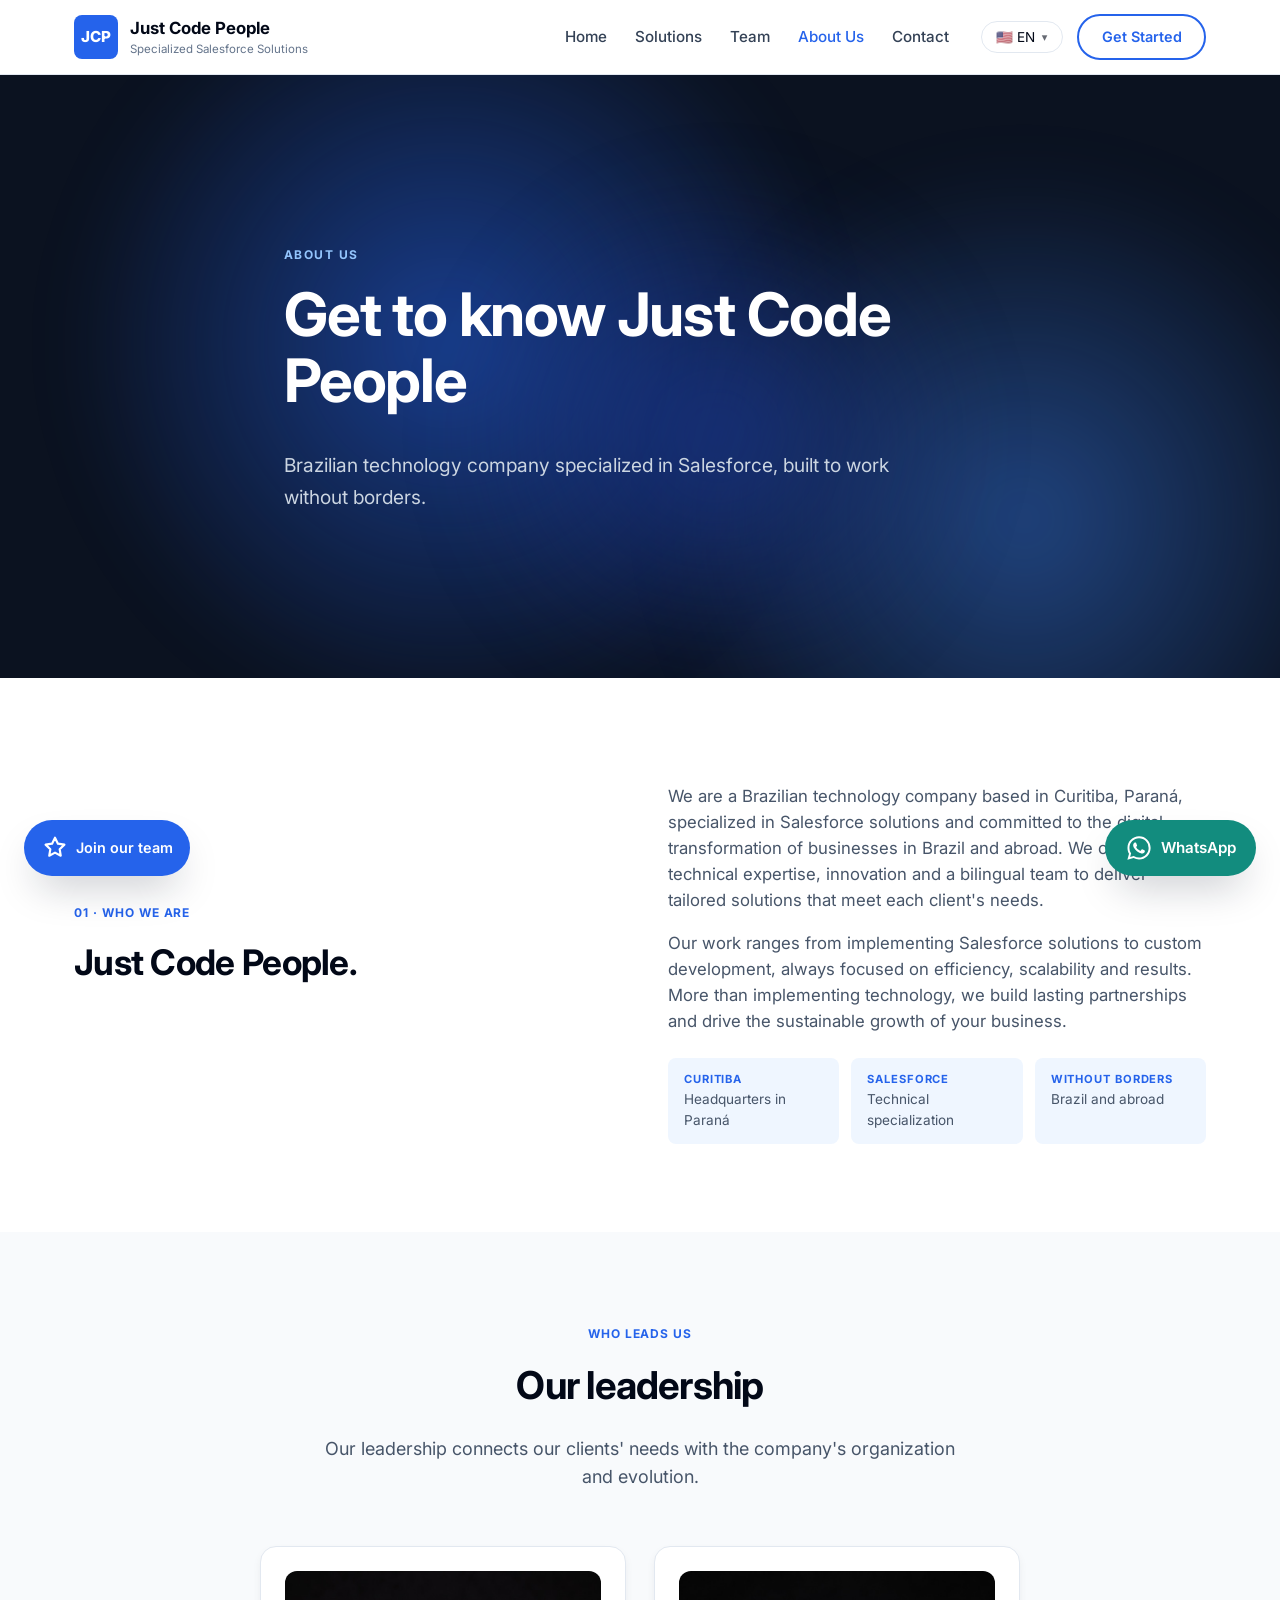
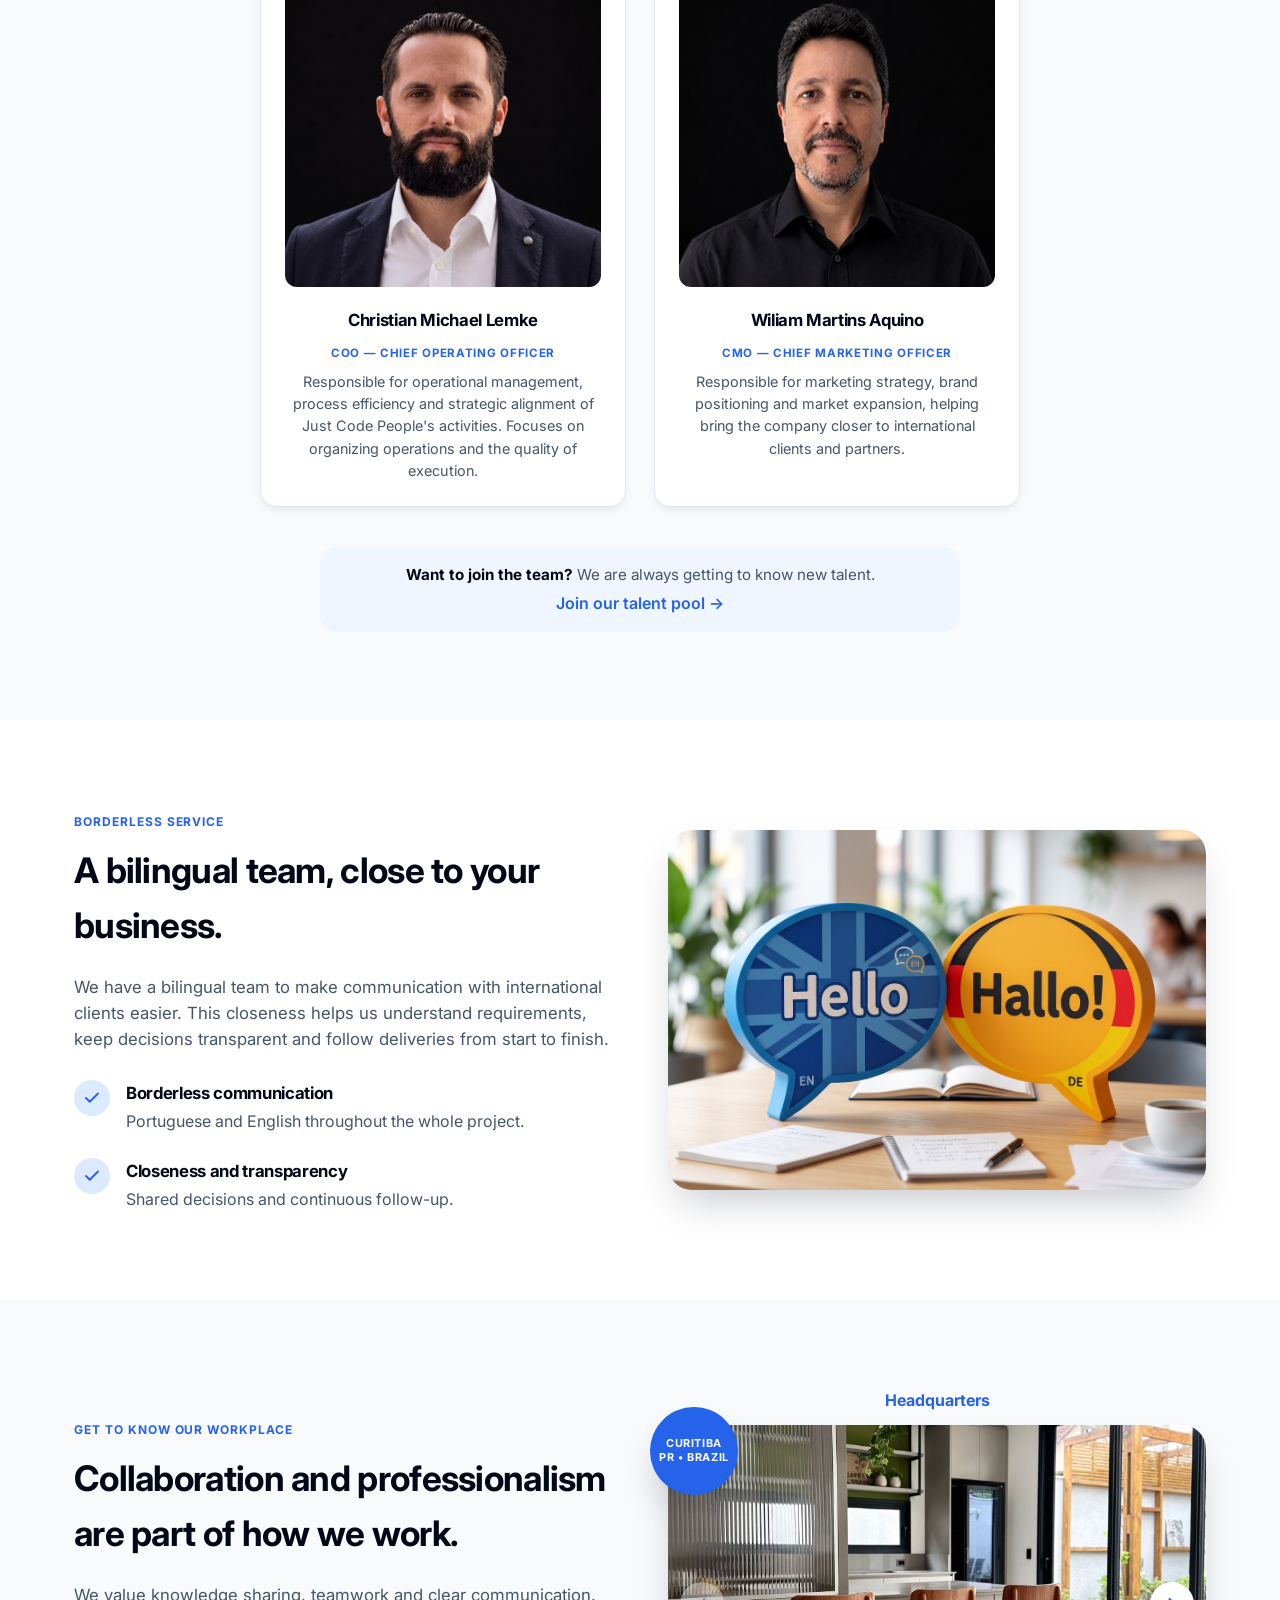
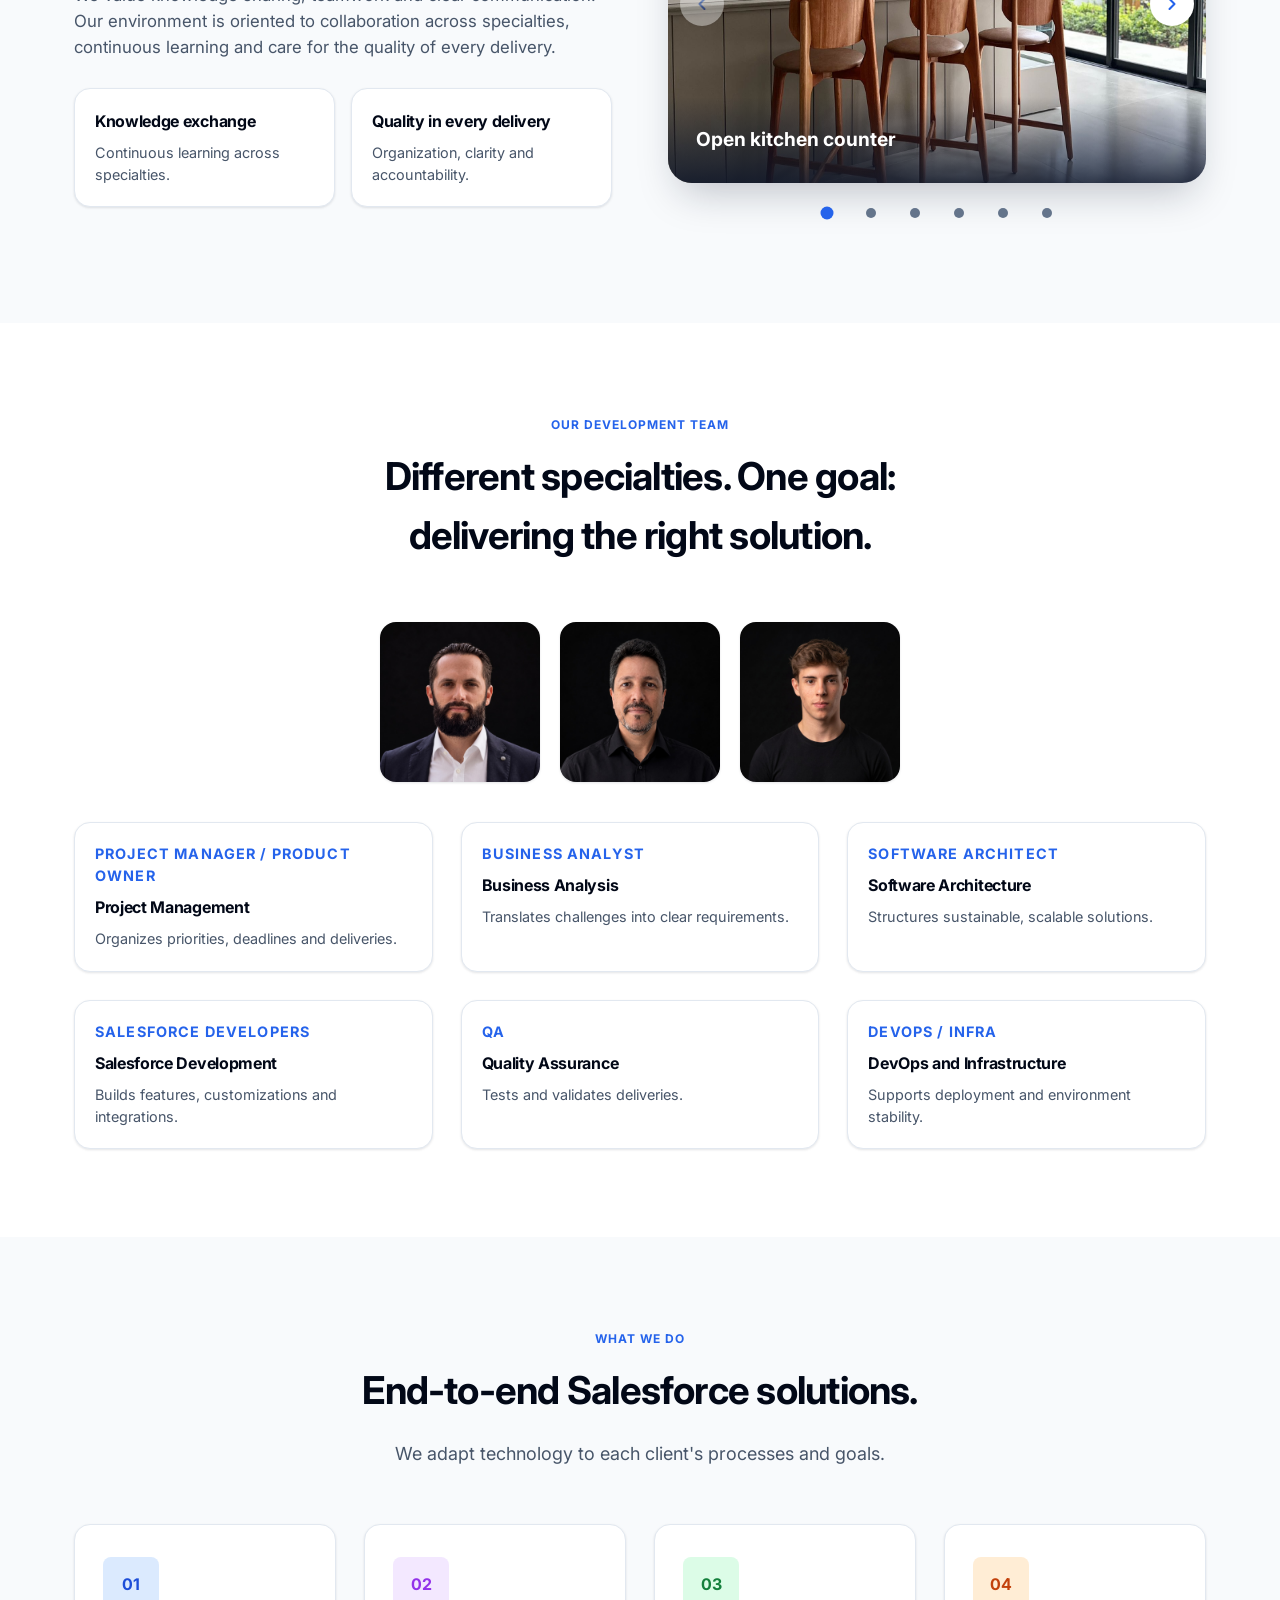
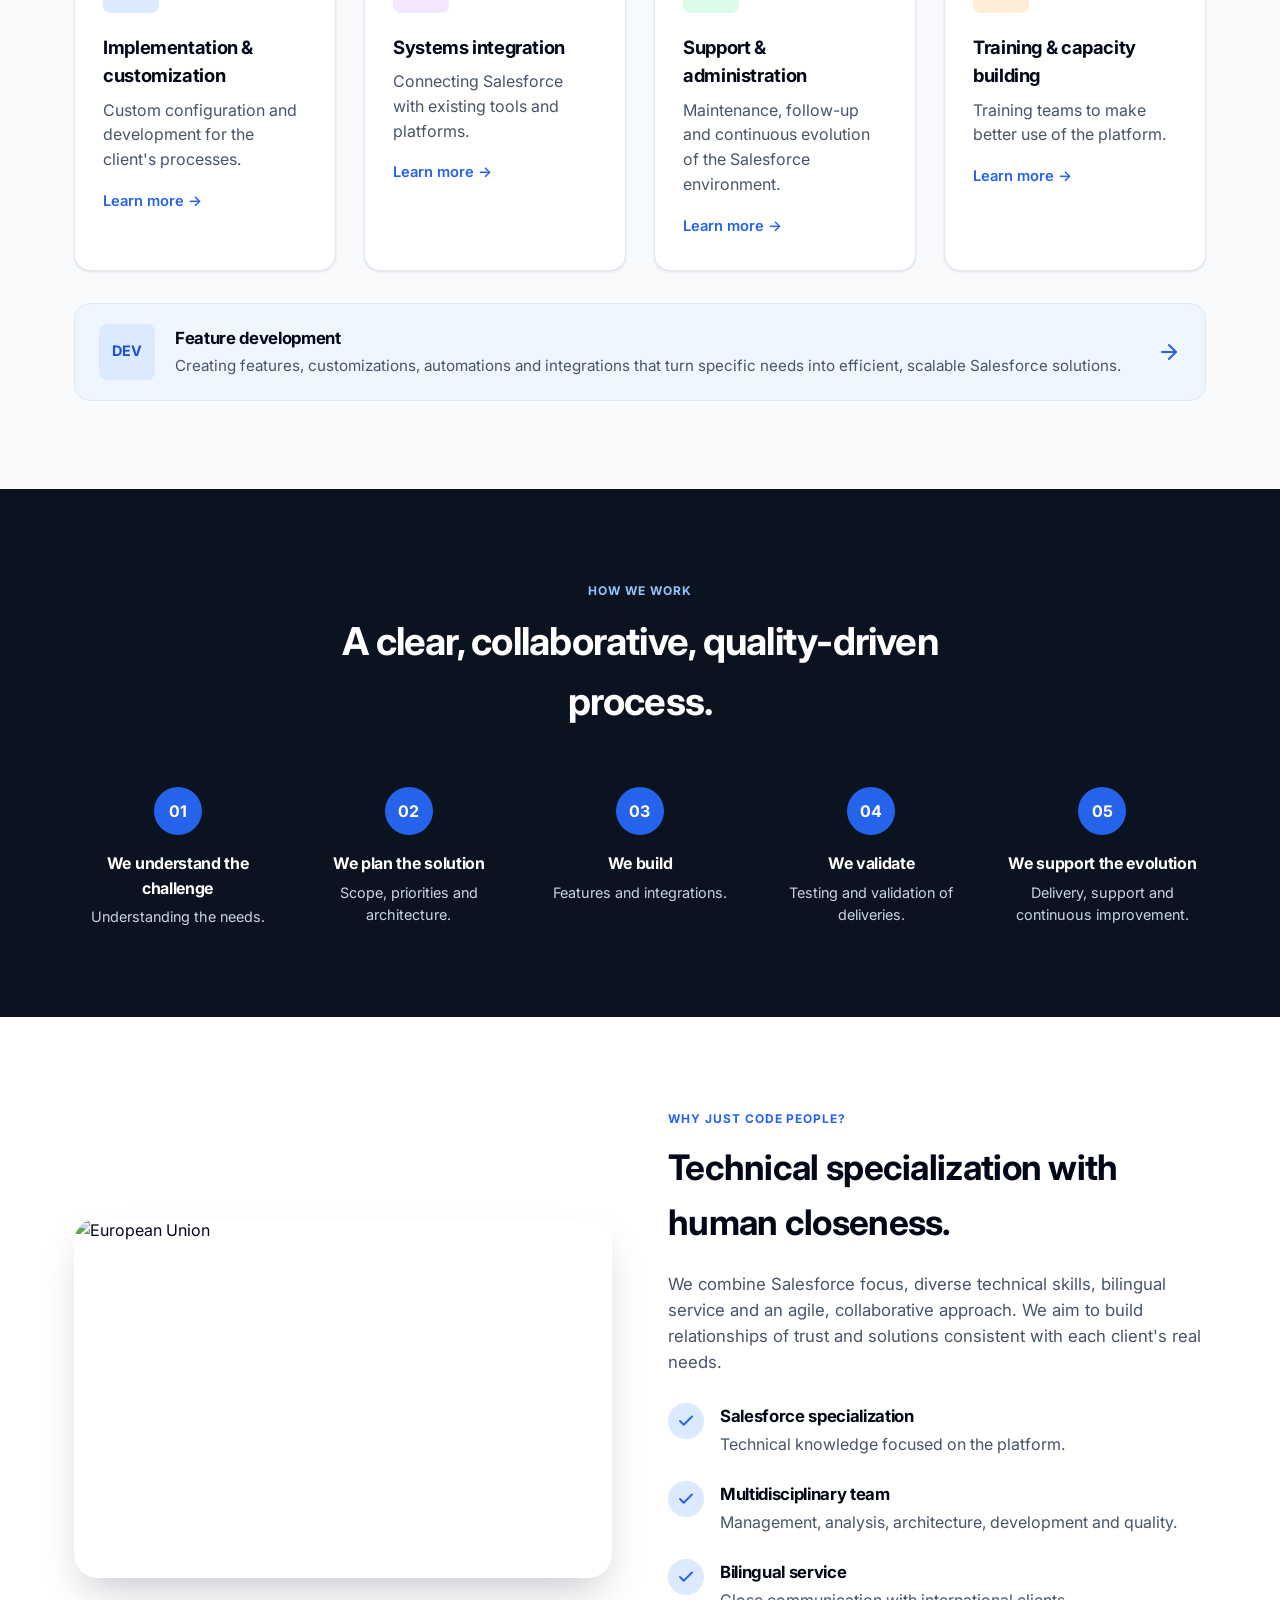
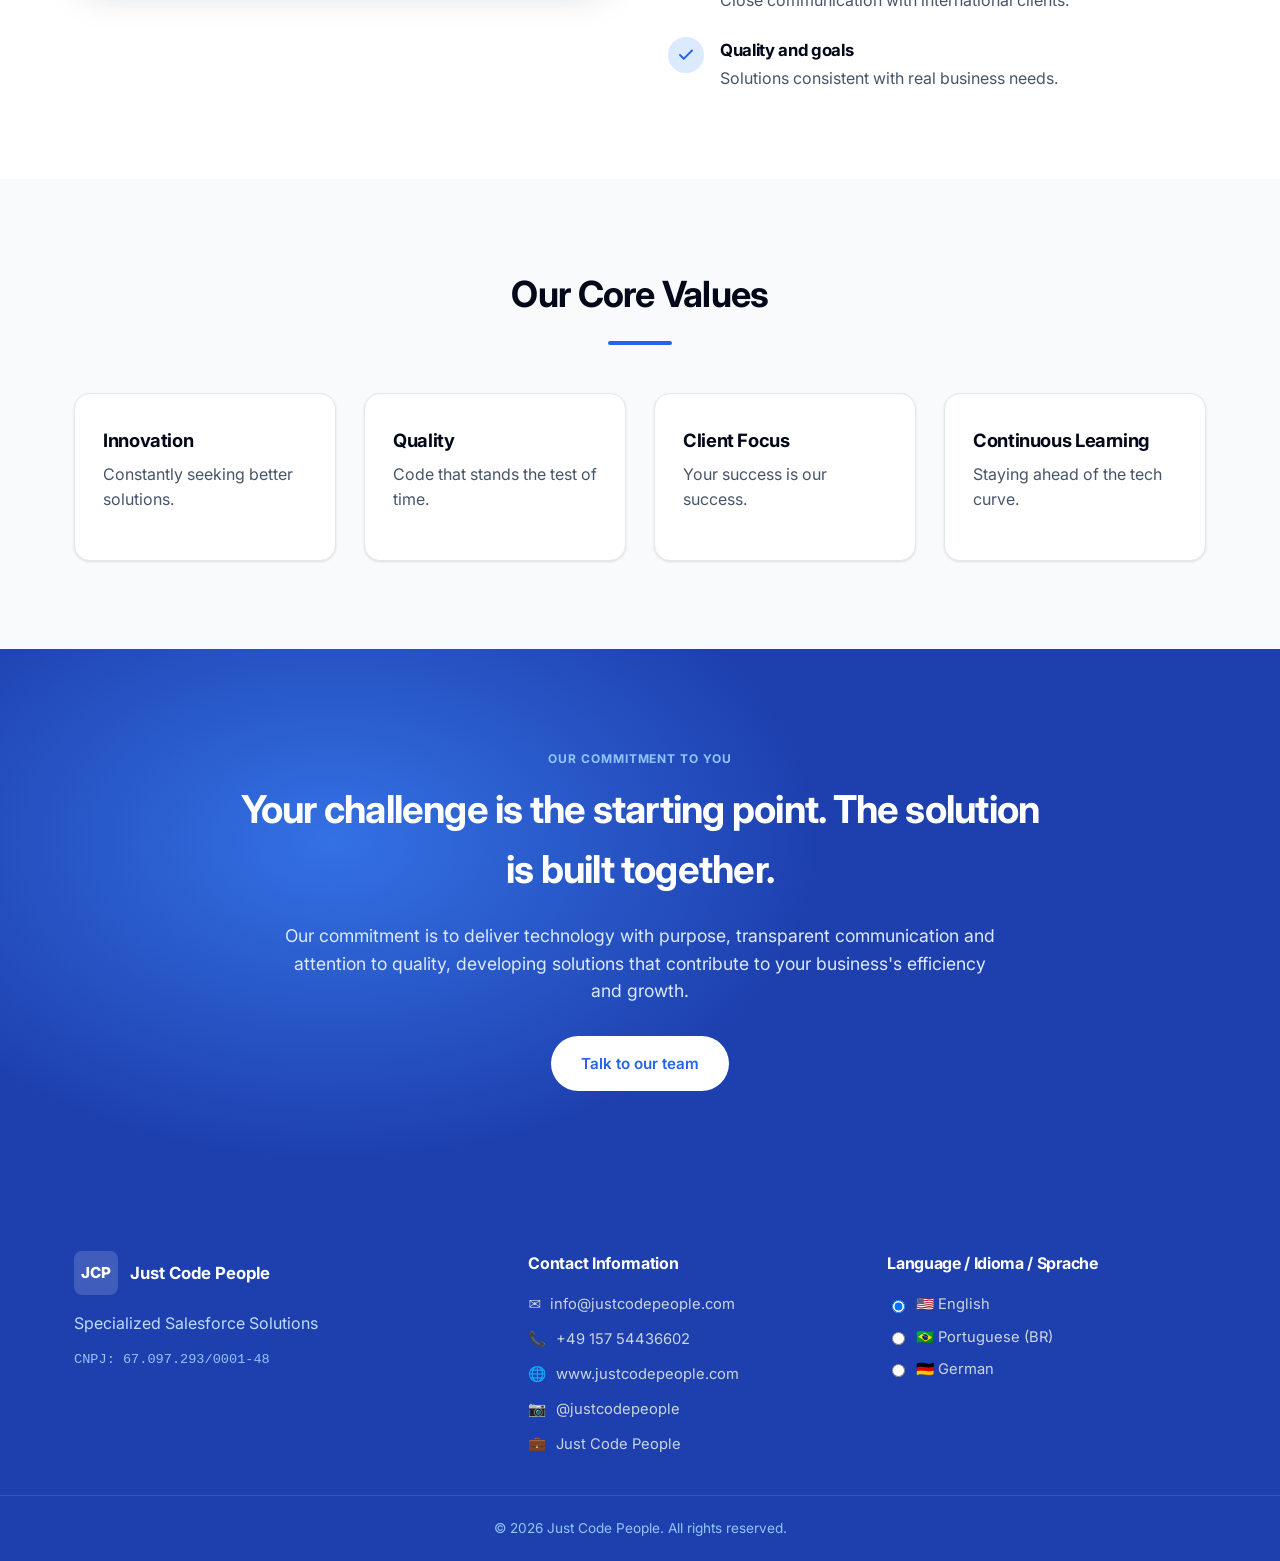
==== commit cbab875a: "feat(formulário): add talent page and site updates Co-Authored-By: Claude Sonnet 5.5 <noreply@anthro" ====
--- a/about.html
+++ b/about.html
@@ -9,7 +9,7 @@
   <link rel="preconnect" href="https://fonts.googleapis.com" />
   <link rel="preconnect" href="https://fonts.gstatic.com" crossorigin />
   <link rel="stylesheet" href="https://fonts.googleapis.com/css2?family=Inter:wght@300;400;500;600;700;800&display=swap" />
-  <link rel="stylesheet" href="assets/css/style.css?v=cfeb845a" />
+  <link rel="stylesheet" href="assets/css/style.css?v=79469736" />
   <script type="application/ld+json">
   {
     "@context": "https://schema.org",
@@ -116,6 +116,10 @@
             <p class="bio">Responsible for marketing strategy, brand positioning and market expansion, helping bring the company closer to international clients and partners.</p>
           </article>
         </div>
+        <div class="talent-invite">
+          <p><strong>Want to join the team?</strong> <span>We are always getting to know new talent.</span></p>
+          <a href="talent.html" class="btn-link">Join our talent pool →</a>
+        </div>
       </div>
     </section>
 
@@ -426,14 +430,28 @@
   </footer>
 
   <!-- Floating WhatsApp button (same block on every page). The company number appears in 2 places:
-       the footer link and this button's href (assets/js/main.js?v=7ec6846e rebuilds the href per language
+       the footer link and this button's href (assets/js/main.js?v=cc19bf00 rebuilds the href per language
        from this one; keep both in sync when changing the number). -->
   <a class="whatsapp-float" href="https://wa.me/4915754436602?text=Hello%21%20I%20would%20like%20to%20know%20more%20about%20Just%20Code%20People%27s%20Salesforce%20solutions." data-wa-number="4915754436602" data-wa-text="Hello! I would like to know more about Just Code People's Salesforce solutions." target="_blank" rel="noopener noreferrer" aria-label="Chat with us on WhatsApp" title="Chat with us on WhatsApp">
     <svg viewBox="0 0 24 24" width="28" height="28" aria-hidden="true" focusable="false"><path fill="currentColor" d="M12.04 2C6.58 2 2.13 6.45 2.13 11.91c0 1.75.46 3.45 1.32 4.95L2.05 22l5.25-1.38a9.9 9.9 0 0 0 4.74 1.21h.01c5.46 0 9.91-4.45 9.91-9.91 0-2.65-1.03-5.14-2.9-7.01A9.82 9.82 0 0 0 12.04 2zm0 18.15h-.01a8.2 8.2 0 0 1-4.19-1.15l-.3-.18-3.12.82.83-3.04-.2-.31a8.2 8.2 0 0 1-1.26-4.38c0-4.54 3.7-8.23 8.24-8.23 2.2 0 4.27.86 5.82 2.42a8.18 8.18 0 0 1 2.41 5.82c0 4.54-3.7 8.23-8.22 8.23zm4.52-6.16c-.25-.12-1.47-.73-1.7-.82-.23-.08-.39-.12-.56.12-.17.25-.64.82-.78.98-.14.17-.29.19-.54.06-.25-.12-1.05-.39-2-1.23-.74-.66-1.24-1.47-1.38-1.72-.15-.25-.02-.38.11-.5.11-.11.25-.29.37-.43.12-.15.17-.25.25-.41.08-.17.04-.31-.02-.43-.06-.12-.56-1.34-.76-1.84-.2-.48-.4-.42-.56-.43h-.48c-.17 0-.43.06-.66.31-.23.25-.87.85-.87 2.07 0 1.22.89 2.4 1.01 2.56.12.17 1.75 2.67 4.23 3.74.59.26 1.05.41 1.41.52.59.19 1.13.16 1.56.1.48-.07 1.47-.6 1.67-1.18.21-.58.21-1.07.14-1.18-.06-.1-.23-.16-.48-.29z"/></svg>
     <span class="whatsapp-float-label" translate="no">WhatsApp</span>
   </a>
 
-  <script src="assets/js/i18n.js?v=ba436000"></script>
+  <!-- Floating talent balloon (same block on every page except talent.html, bottom-left corner, opposite the WhatsApp button). -->
+  <div class="talent-float" data-talent-float>
+    <div class="talent-float-tip" hidden>
+      <a class="talent-float-tip-link" href="talent.html">We're hiring talent! Join our talent pool.</a>
+      <button class="talent-float-close" type="button" aria-label="Close">
+        <svg viewBox="0 0 24 24" width="16" height="16" fill="none" stroke="currentColor" stroke-width="2.5" stroke-linecap="round" aria-hidden="true" focusable="false"><path d="M6 6l12 12M18 6L6 18"/></svg>
+      </button>
+    </div>
+    <a class="talent-float-btn" href="talent.html" aria-label="Join our team" title="Join our team">
+      <svg viewBox="0 0 24 24" width="26" height="26" fill="none" stroke="currentColor" stroke-width="2" stroke-linecap="round" stroke-linejoin="round" aria-hidden="true" focusable="false"><path d="M12 2.5l2.7 5.5 6 .9-4.4 4.2 1 6-5.3-2.8-5.3 2.8 1-6L3.3 8.9l6-.9z"/></svg>
+      <span class="talent-float-label">Join our team</span>
+    </a>
+  </div>
+
+  <script src="assets/js/i18n.js?v=c694f982"></script>
   <!-- About page: PT/DE strings for the redesigned sections. Merged into window.JCP_I18N
        before main.js reads it; keys already in i18n.js are never overwritten. -->
   <script>
@@ -548,6 +566,6 @@
     };
   })();
   </script>
-  <script src="assets/js/main.js?v=7ec6846e"></script>
+  <script src="assets/js/main.js?v=cc19bf00"></script>
 </body>
 </html>
--- a/assets/css/style.css
+++ b/assets/css/style.css
@@ -283,7 +283,7 @@
 
 /* Footer ------------------------------------------------------------------ */
 .site-footer { background: var(--color-primary-darker); color: #cbd5e1; }
-.footer-top { padding: 64px 0 40px; display: grid; grid-template-columns: 1.3fr 1fr 1fr; gap: 2.5rem; }
+.footer-top { padding-block: 64px 40px; display: grid; grid-template-columns: 1.3fr 1fr 1fr; gap: 2.5rem; }
 .footer-brand .logo-badge { background: rgba(255,255,255,0.15); }
 .footer-brand .logo-text strong { color: #fff; }
 .footer-brand .logo-text small { color: #93c5fd; }
@@ -401,6 +401,167 @@
   color: var(--color-primary);
 }
 .contact-social a:hover { background: var(--color-primary); color: #fff; }
+
+/* Projetos de referencia (home) --------------------------------------------- */
+/* Card em coluna: o link fica na base mesmo com descricoes de tamanhos diferentes (DE e mais longo) */
+.project-card { display: flex; flex-direction: column; }
+.project-card > a.btn-link { margin-top: auto; align-self: flex-start; }
+/* Home: caixa neutra comum, tres logos de formato e cor diferentes parecem uma familia (o portfolio usa .project-avatar).
+   Sem width/height no <img> (mesma regra das fotos do time): a caixa limita o tamanho. */
+.project-logo {
+  height: 120px;
+  margin-bottom: 1.25rem;
+  padding: 0.75rem;
+  display: flex;
+  align-items: center;
+  justify-content: center;
+  background: var(--color-bg-alt);
+  border-radius: var(--radius-sm);
+}
+.project-logo img { max-width: 100%; max-height: 100%; object-fit: contain; }
+.section-actions { text-align: center; margin-top: 3rem; }
+
+@media (max-width: 960px) {
+  /* .grid-3 viraria 2 colunas e deixaria o 3o card orfao: 1 coluna centralizada */
+  .projects-grid { grid-template-columns: 1fr; max-width: 640px; margin-inline: auto; }
+}
+@media (max-width: 720px) {
+  .section-actions .btn { width: 100%; justify-content: center; }
+}
+
+/* Portfolio (pagina) ---------------------------------------------------------- */
+/* Grade de cards compactos: reaproveita .card.project-card da home (a caixa .project-logo e so da home).
+   3 colunas >960px, 2 colunas 561-960px, 1 coluna <=560px. */
+.portfolio-grid { grid-template-columns: repeat(3, 1fr); }
+.portfolio-grid > .project-card { scroll-margin-top: 96px; } /* header fixo nao cobre o card ao vir da ancora */
+.portfolio-grid .project-card h3 { overflow-wrap: break-word; }
+.portfolio-grid .project-card:target {
+  border-color: var(--color-primary);
+  box-shadow: 0 0 0 3px var(--color-bg-tint), var(--shadow-lift);
+}
+.portfolio-back { margin-top: 0; padding: 1.5rem 0 3rem; }
+@media (max-width: 960px) {
+  .portfolio-grid { grid-template-columns: repeat(2, 1fr); }
+  /* ultimo card sozinho na linha: centralizado na largura de uma coluna, sem buraco ao lado */
+  .portfolio-grid > .project-card:last-child:nth-child(odd) {
+    grid-column: 1 / -1;
+    width: calc((100% - 1.75rem) / 2);
+    justify-self: center;
+  }
+}
+@media (max-width: 560px) {
+  .portfolio-grid { grid-template-columns: 1fr; }
+  .portfolio-grid > .project-card:last-child:nth-child(odd) { width: auto; }
+}
+
+/* Previa do site (card de portfolio) ------------------------------------------ */
+/* Reaproveita o carrossel .carousel (scroll-snap, sem autoplay) com 16/10 fixo: sem layout shift.
+   Sem width/height no <img> (regra do README). Os slides nao sao links: so o "Visit website" da base
+   (evita links duplicados). O avatar (logo) mora no .carousel-stage, fora do track que corta overflow,
+   e desce metade para fora da previa; a fileira de dots (44px) fica a direita, entao avatar e dots
+   nunca se cobrem e o h3 comeca abaixo dos 32px que o avatar invade. Setas ficam a meia altura e
+   o avatar no canto de baixo: tambem nao se encontram. */
+.carousel--preview { margin-bottom: 0.75rem; }
+.carousel--preview .carousel-track { border: 1px solid var(--color-border); border-radius: var(--radius-sm); box-shadow: none; }
+.carousel--preview .carousel-slide { aspect-ratio: 16 / 10; }
+.carousel--preview .carousel-slide img { object-position: top; }
+.carousel--preview .carousel-prev { left: 0.5rem; }
+.carousel--preview .carousel-next { right: 0.5rem; }
+.carousel--preview .carousel-dots { justify-content: flex-end; flex-wrap: nowrap; gap: 0; margin-top: 0; padding-left: calc(64px + 0.5rem); } /* nao invade a coluna do avatar; 4 dots de 44px cabem em 1 linha */
+.carousel--preview .carousel-dot { width: 36px; } /* >= 24px (WCAG 2.2 AA); 4 dots + avatar cabem no card estreito */
+@media (max-width: 380px) { .carousel--preview .carousel-dot { width: 30px; } }
+/* Mouse: setas so em hover/foco (nao poluem a previa). Toque/teclado: sempre visiveis. */
+@media (hover: hover) and (pointer: fine) {
+  .carousel--preview .carousel-btn { opacity: 0; }
+  .carousel--preview:hover .carousel-btn, .carousel--preview:focus-within .carousel-btn { opacity: 1; }
+  .carousel--preview:hover .carousel-btn:disabled, .carousel--preview:focus-within .carousel-btn:disabled { opacity: 0.4; }
+}
+/* Logo como "foto de perfil": fundo branco + borda branca 3px separam o logo da previa (contraste de
+   borda vem da sombra). z-index 3 fica acima do track e das setas (2). */
+.project-avatar {
+  position: absolute;
+  left: 1rem;
+  bottom: -32px;
+  z-index: 3;
+  width: 64px;
+  height: 64px;
+  box-sizing: border-box;
+  padding: 7px;
+  border: 3px solid #fff;
+  border-radius: var(--radius-full);
+  background: #fff;
+  box-shadow: var(--shadow-card);
+  object-fit: contain;
+}
+/* Logo quadrado com fundo proprio (JPG bege da Maria Cafareli): preenche o circulo sem padding */
+.project-avatar--cover { padding: 0; object-fit: cover; }
+
+/* Detalhes do card de projeto (pagina de portfolio) ------------------------ */
+/* Bloco opcional "What we did" / "Result": so existe no HTML quando ha conteudo real */
+.project-details { margin: 0 0 1.25rem; padding-top: 1rem; border-top: 1px solid var(--color-border); font-size: 0.92rem; color: var(--color-text-muted); }
+.project-details h4 { margin: 0 0 0.4rem; font-size: 0.7rem; font-weight: 700; letter-spacing: 0.08em; text-transform: uppercase; color: var(--color-primary); }
+.project-details h4:not(:first-child) { margin-top: 0.9rem; }
+.project-details ul { margin: 0; padding-left: 1.1rem; }
+.project-details li, .project-details p { margin: 0 0 0.25rem; overflow-wrap: break-word; }
+
+/* Faixa de tecnologias (marquee, home, fim da secao de projetos) ------------------------ */
+/* Gradiente primary -> primary-dark: azul da marca, mais claro que a .cta-band (primary-darker) logo abaixo.
+   Branco sobre --color-primary = 5.2:1 (AA). Logos ficam brancos via filter; sem trocar o SVG original. */
+.tech-band {
+  background: linear-gradient(90deg, var(--color-primary), var(--color-primary-dark));
+  color: #fff;
+  padding: 0.75rem 0;
+  overflow: hidden;
+  /* filete claro: separa a faixa da .cta-band azul escura logo abaixo */
+  border-bottom: 1px solid rgba(255, 255, 255, 0.22);
+}
+.tech-marquee {
+  min-height: 64px;
+  display: flex;
+  align-items: center;
+  overflow: hidden;
+  /* Fade nas laterais */
+  -webkit-mask-image: linear-gradient(90deg, transparent, #000 10%, #000 90%, transparent);
+  mask-image: linear-gradient(90deg, transparent, #000 10%, #000 90%, transparent);
+}
+.tech-track {
+  display: flex;
+  width: max-content;
+  animation: jcp-tech-scroll 40s linear infinite;
+}
+/* Pausa no hover e quando algo dentro recebe foco */
+.tech-marquee:hover .tech-track, .tech-marquee:focus-within .tech-track { animation-play-state: paused; }
+.tech-list {
+  display: flex;
+  align-items: center;
+  flex-shrink: 0;
+  min-width: 50vw; /* 4 listas >= 200vw: o loop em -25% cobre telas ultralargas */
+  justify-content: space-around;
+  gap: clamp(2.5rem, 6vw, 4.5rem);
+  /* mesmo espaco no fim de cada lista: o loop em -25% fica sem emenda */
+  padding: 0 clamp(1.25rem, 3vw, 2.25rem);
+  margin: 0;
+  list-style: none;
+}
+.tech-item { display: flex; align-items: center; height: 32px; flex-shrink: 0; }
+.tech-item img { height: 28px; width: auto; max-width: none; filter: brightness(0) invert(1); }
+.tech-word { font-size: 1.5rem; font-weight: 800; letter-spacing: -0.02em; line-height: 1; white-space: nowrap; }
+/* Nome completo para leitores de tela (o wordmark visivel e "LWC") */
+.tech-sr { position: absolute; width: 1px; height: 1px; overflow: hidden; clip-path: inset(50%); white-space: nowrap; }
+@keyframes jcp-tech-scroll { to { transform: translateX(-25%); } }
+
+@media (max-width: 720px) {
+  .tech-track { animation-duration: 30s; }
+  .tech-item img { height: 24px; }
+  .tech-word { font-size: 1.25rem; }
+}
+/* Sem movimento: logos estaticos, centralizados e com quebra de linha; copias duplicadas somem */
+@media (prefers-reduced-motion: reduce) {
+  .tech-marquee { -webkit-mask-image: none; mask-image: none; }
+  .tech-track { animation: none; display: block; width: auto; }
+  .tech-list[aria-hidden="true"] { display: none; }
+  .tech-list { flex-shrink: 1; min-width: 0; max-width: 100%; flex-wrap: wrap; justify-content: center; gap: 1.25rem 2.5rem; padding: 0.75rem 1.25rem; }
+}
 
 /* Responsive ------------------------------------------------------------------ */
 @media (max-width: 1000px) {
@@ -431,6 +592,17 @@
   .site-header.nav-open .lang-switch, .site-header.nav-open .btn-outline {
     display: inline-flex; align-items: center; min-height: 44px;
   }
+  /* Lista de idiomas: janela flutuante por cima da pagina (como no desktop). O painel do menu tem
+     overflow-y: auto e cortaria a lista, entao enquanto ela esta aberta o painel libera o overflow.
+     Ancorada na esquerda do botao (no mobile ele fica a esquerda; right:0 mandaria a lista para fora da tela). */
+  .site-header.nav-open:has(.lang-switcher.open) { overflow: visible; }
+  .site-header.nav-open .lang-menu { left: 0; right: auto; }
+  .site-header.nav-open .lang-menu li { display: flex; align-items: center; min-height: 44px; }
+}
+
+/* Telas baixas: sem espaco embaixo do botao, a lista abre para CIMA em vez de sair da tela */
+@media (max-width: 1000px) and (max-height: 640px) {
+  .site-header.nav-open .lang-menu { top: auto; bottom: calc(100% + 0.5rem); }
 }
 
 @media (max-width: 960px) {
@@ -453,15 +625,15 @@
 }
 
 /* Responsividade global: grids/cards nao estouram com texto longo (DE) ou zoom --- */
-.grid > *, .team-grid > *, .org-columns > *, .footer-top > *, .contact-layout > *, .advantage > *, .solution-row > * { min-width: 0; }
+.grid > *, .projects-grid > *, .portfolio-grid > *, .team-grid > *, .org-columns > *, .footer-top > *, .contact-layout > *, .advantage > *, .solution-row > * { min-width: 0; }
 .card, .team-card, .footer-top, .org-columns li { overflow-wrap: break-word; }
 .footer-brand .logo { flex-wrap: wrap; }
 .footer-list a, .footer-list li, .contact-card a { min-width: 0; overflow-wrap: anywhere; }
-.feature-item > div, .hq-points > *, .contact-card, .form-field { min-width: 0; }
+.feature-item > div, .hq-points > *, .contact-card, .form-field, .talent-invite > *, .talent-float > *, .form-check > * { min-width: 0; }
 
 /* Alvos de toque >= 44px em celular/tablet (<=960px) e ponteiro grosso (visual desktop intacto) */
 @media (max-width: 960px), (pointer: coarse) {
-  .card > a.btn-link, .about-what .card .btn-link { display: inline-flex; align-items: center; min-height: 44px; }
+  .card > a.btn-link, .about-what .card .btn-link, .portfolio-back .btn-link, .talent-invite .btn-link, .form-fallback .btn-link { display: inline-flex; align-items: center; min-height: 44px; }
   .footer-list { gap: 0; }
   .footer-list li { min-height: 44px; }
   .footer-list a { display: inline-flex; align-items: center; min-height: 44px; }
@@ -803,6 +975,7 @@
 .carousel-dots { display: flex; flex-wrap: wrap; justify-content: center; margin-top: 0.5rem; }
 .carousel-dot {
   position: relative;
+  flex-shrink: 0;
   width: 44px; height: 44px;
   border: 0;
   background: none;
@@ -952,4 +1125,195 @@
 }
 @media print { .whatsapp-float { display: none !important; } }
 /* Reserva espaco no fim da pagina para o botao flutuante nao cobrir o copyright */
-@media (max-width: 720px) { .footer-bottom { padding-bottom: calc(22px + 56px); } }
+@media (max-width: 720px) { .footer-bottom { padding-bottom: calc(22px + 56px + 24px); } } /* botoes flutuantes (56) ficam um em cada canto, entao so um respiro */
+
+/* Talentos: convite discreto (team e about) ------------------------------------ */
+.talent-invite {
+  display: flex;
+  flex-wrap: wrap;
+  align-items: center;
+  justify-content: center;
+  gap: 0.25rem 1rem;
+  max-width: 640px;
+  margin: 2.5rem auto 0;
+  padding: 1rem 1.25rem;
+  background: var(--color-bg-tint);
+  border-radius: var(--radius-md);
+  text-align: center;
+}
+.talent-invite p { margin: 0; font-size: 0.95rem; color: var(--color-text-muted); overflow-wrap: break-word; }
+.talent-invite strong { color: var(--color-text); }
+
+/* Talentos: pagina de candidatura ---------------------------------------------- */
+/* 3 passos: reaproveita .process-steps (5 colunas) e so troca o numero de colunas */
+.process-steps--3 { grid-template-columns: repeat(3, 1fr); max-width: 960px; margin: 0 auto; }
+.talent-faq .card:hover { transform: none; box-shadow: var(--shadow-card); border-color: var(--color-border); } /* FAQ nao e clicavel: sem efeito de elevacao */
+/* Formulario de talentos: usa o mesmo visual do formulario de contato (.contact-layout + .form-field).
+   So o botao desabilitado e o checkbox de consentimento sao especificos daqui. */
+/* Formulario centralizado: uma coluna so, com o cartao de contato embaixo */
+.talent-apply { grid-template-columns: 1fr; max-width: 600px; margin: 0 auto; gap: 2rem; }
+#talent-form .btn[type="submit"] { width: 100%; justify-content: center; text-align: center; }
+.talent-apply .contact-card { text-align: center; margin-bottom: 0; }
+#talent-form .btn:disabled { opacity: 0.7; cursor: progress; transform: none; box-shadow: none; }
+#talent-form .btn { cursor: pointer; }
+.form-check { display: flex; flex-wrap: wrap; align-items: flex-start; column-gap: 0.75rem; row-gap: 0; margin-bottom: 1.5rem; }
+.form-check input { flex-shrink: 0; width: 24px; height: 24px; margin: 10px 0 0; accent-color: var(--color-primary); }
+.form-check label { flex: 1 1 0; min-width: 0; min-height: 44px; display: flex; align-items: center; font-size: 0.85rem; line-height: 1.55; color: var(--color-text-muted); overflow-wrap: break-word; cursor: pointer; }
+.form-check-more { width: calc(100% - 24px - 0.75rem); margin-left: calc(24px + 0.75rem); padding: 0; border: 0; background: none; font: inherit; font-size: 0.85rem; cursor: pointer; display: inline-flex; align-items: center; min-height: 44px; margin-top: -0.5rem; } /* cai sob o texto, alinhado a ele; 44px de toque */
+.form-check-more:focus-visible { outline: 3px solid var(--color-primary); outline-offset: 2px; border-radius: var(--radius-sm); }
+.form-check input:focus-visible { outline: 3px solid var(--color-primary); outline-offset: 2px; }
+.form-fallback { margin: 0.75rem 0 0; font-size: 0.9rem; }
+.form-fallback[hidden] { display: none; }
+/* Campo-isca (honeypot): fora da tela, nunca display:none (bots mais simples ignoram campos assim) */
+.form-trap { position: absolute; left: -9999px; top: auto; width: 1px; height: 1px; overflow: hidden; }
+#apply { scroll-margin-top: 72px; } /* header sticky nao cobre o titulo ao vir da ancora */
+
+@media (max-width: 720px) {
+  .process-steps--3 { grid-template-columns: 1fr; }
+}
+
+/* Talentos: balao flutuante ---------------------------------------------------- */
+/* Canto inferior ESQUERDO, na mesma linha de base do WhatsApp (que fica a direita): nunca se sobrepoem.
+   Azul da marca (--color-primary): texto branco sobre #2563eb = 5.2:1 (AA). Hover usa --color-primary-dark. */
+.talent-float {
+  position: fixed;
+  left: calc(1rem + env(safe-area-inset-left, 0px));
+  bottom: calc(1rem + env(safe-area-inset-bottom, 0px));
+  z-index: 40; /* mesma camada do WhatsApp: abaixo do header/menu (50) */
+  display: flex;
+  flex-direction: column;
+  align-items: flex-start;
+  gap: 0.75rem;
+  pointer-events: none; /* so os filhos recebem clique, o conteiner nao cobre o conteudo */
+}
+.talent-float-btn {
+  position: relative;
+  pointer-events: auto;
+  display: inline-flex;
+  align-items: center;
+  justify-content: center;
+  gap: 0.5rem;
+  min-width: 56px;
+  height: 56px;
+  border-radius: var(--radius-full);
+  background: var(--color-primary);
+  color: #fff;
+  font-weight: 600;
+  font-size: 0.9rem;
+  box-shadow: var(--shadow-lift);
+  animation: jcpTalentIn 0.5s ease-out 1.2s both;
+  transition: background-color 0.2s ease, transform 0.2s ease;
+}
+.talent-float-btn:hover, .talent-float-btn:focus-visible { background: var(--color-primary-dark); transform: scale(1.06); }
+.talent-float-btn:focus-visible { outline: 3px solid var(--color-navy); outline-offset: 3px; }
+/* Pulso: 3 repeticoes depois da entrada e para (chama atencao sem ficar piscando) */
+.talent-float-btn::after {
+  content: "";
+  position: absolute;
+  inset: 0;
+  border-radius: inherit;
+  border: 2px solid var(--color-primary);
+  opacity: 0;
+  pointer-events: none;
+  animation: jcpTalentPulse 2.2s ease-out 2.4s 3;
+}
+.talent-float-label { display: none; white-space: nowrap; }
+.talent-float-tip {
+  position: relative;
+  pointer-events: auto;
+  display: flex;
+  align-items: center;
+  max-width: min(280px, calc(100vw - 2rem - 8px));
+  padding: 0 0.25rem 0 1rem;
+  background: #fff;
+  border: 1px solid var(--color-border);
+  border-radius: var(--radius-md);
+  box-shadow: var(--shadow-lift);
+  animation: jcpTalentTip 0.35s ease-out both;
+}
+.talent-float-tip[hidden] { display: none; }
+.talent-float-tip::after { /* seta apontando para o botao */
+  content: "";
+  position: absolute;
+  left: 22px;
+  bottom: -6px;
+  width: 10px;
+  height: 10px;
+  background: #fff;
+  border-right: 1px solid var(--color-border);
+  border-bottom: 1px solid var(--color-border);
+  transform: rotate(45deg);
+}
+.talent-float-tip-link { padding: 0.75rem 0; font-size: 0.9rem; font-weight: 600; line-height: 1.4; color: var(--color-text); overflow-wrap: break-word; }
+.talent-float-tip-link:hover { color: var(--color-primary); }
+.talent-float-close {
+  flex-shrink: 0;
+  display: flex;
+  align-items: center;
+  justify-content: center;
+  width: 44px;
+  height: 44px;
+  border-radius: var(--radius-full);
+  color: var(--color-text-muted);
+  cursor: pointer;
+}
+.talent-float-close:hover { color: var(--color-text); }
+.talent-float-close:focus-visible, .talent-float-tip-link:focus-visible { outline: 3px solid var(--color-navy); outline-offset: 2px; border-radius: var(--radius-sm); }
+@keyframes jcpTalentIn {
+  from { opacity: 0; transform: scale(0.6); }
+  to { opacity: 1; transform: scale(1); }
+}
+@keyframes jcpTalentPulse {
+  from { opacity: 0.7; transform: scale(1); }
+  to { opacity: 0; transform: scale(1.5); }
+}
+@keyframes jcpTalentTip {
+  from { opacity: 0; transform: translateY(8px); }
+  to { opacity: 1; transform: translateY(0); }
+}
+@media (min-width: 721px) {
+  .talent-float { left: calc(1.5rem + env(safe-area-inset-left, 0px)); bottom: calc(1.5rem + env(safe-area-inset-bottom, 0px)); }
+  .talent-float-btn { padding: 0 1.1rem; }
+  .talent-float-label { display: inline; }
+}
+@media (prefers-reduced-motion: reduce) {
+  .talent-float-btn, .talent-float-tip { animation: none; transition: none; }
+  .talent-float-btn::after { animation: none; display: none; }
+  .talent-float-btn:hover, .talent-float-btn:focus-visible { transform: none; }
+}
+@media print { .talent-float { display: none !important; } }
+
+/* Talentos: janela de consentimento -------------------------------------------- */
+/* <dialog> nativo: o navegador cuida de foco, Esc e camada superior. */
+.consent-dialog {
+  width: min(560px, calc(100vw - 2rem));
+  max-height: calc(100vh - 2rem);
+  max-height: calc(100dvh - 2rem);
+  margin: auto;
+  padding: 1.5rem;
+  border: 1px solid var(--color-border);
+  border-radius: var(--radius-lg);
+  background: #fff;
+  color: var(--color-text);
+  box-shadow: var(--shadow-lift);
+  overflow-y: auto;
+  overscroll-behavior: contain;
+}
+.consent-dialog[open] { animation: jcpConsentIn 0.25s ease-out; }
+.consent-dialog::backdrop { background: rgba(10, 15, 30, 0.6); }
+.consent-dialog-head { display: flex; align-items: flex-start; justify-content: space-between; gap: 1rem; margin-bottom: 1rem; }
+.consent-dialog-head h2 { margin: 0; font-size: clamp(1.25rem, 3.6vw, 1.5rem); line-height: 1.25; overflow-wrap: break-word; }
+.consent-dialog-close {
+  flex-shrink: 0; display: flex; align-items: center; justify-content: center;
+  width: 44px; height: 44px; margin: -0.4rem -0.4rem 0 0;
+  border-radius: var(--radius-full); color: var(--color-text-muted); cursor: pointer;
+}
+.consent-dialog-close:hover { color: var(--color-text); background: var(--color-bg-alt); }
+.consent-dialog-close:focus-visible { outline: 3px solid var(--color-primary); outline-offset: 2px; }
+.consent-list { margin: 0 0 1.5rem; }
+.consent-list dt { margin-top: 1rem; font-size: 0.8rem; font-weight: 700; letter-spacing: 0.06em; text-transform: uppercase; color: var(--color-primary); }
+.consent-list dt:first-child { margin-top: 0; }
+.consent-list dd { margin: 0.25rem 0 0; font-size: 0.95rem; line-height: 1.6; color: var(--color-text-muted); overflow-wrap: break-word; }
+.consent-dialog > .btn { width: 100%; justify-content: center; cursor: pointer; }
+@keyframes jcpConsentIn { from { opacity: 0; transform: translateY(12px); } to { opacity: 1; transform: translateY(0); } }
+@media (prefers-reduced-motion: reduce) { .consent-dialog[open] { animation: none; } }
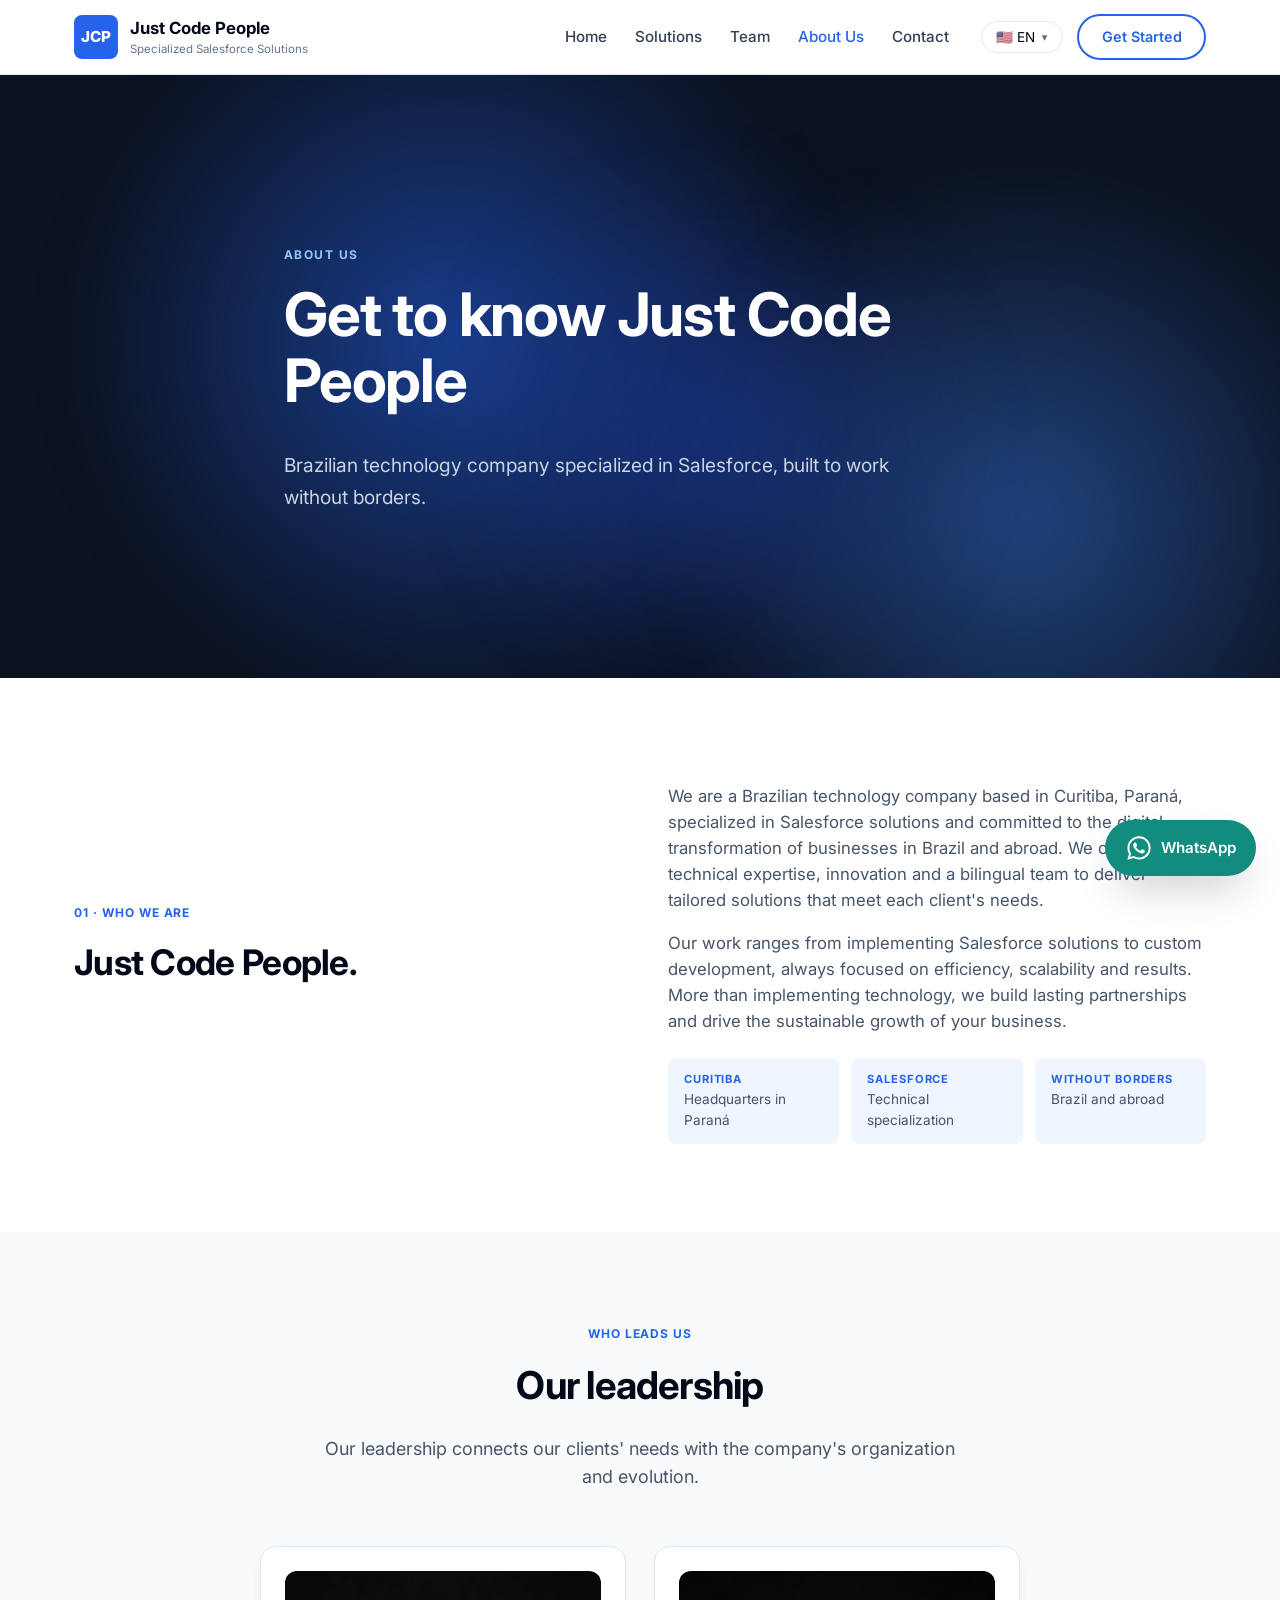
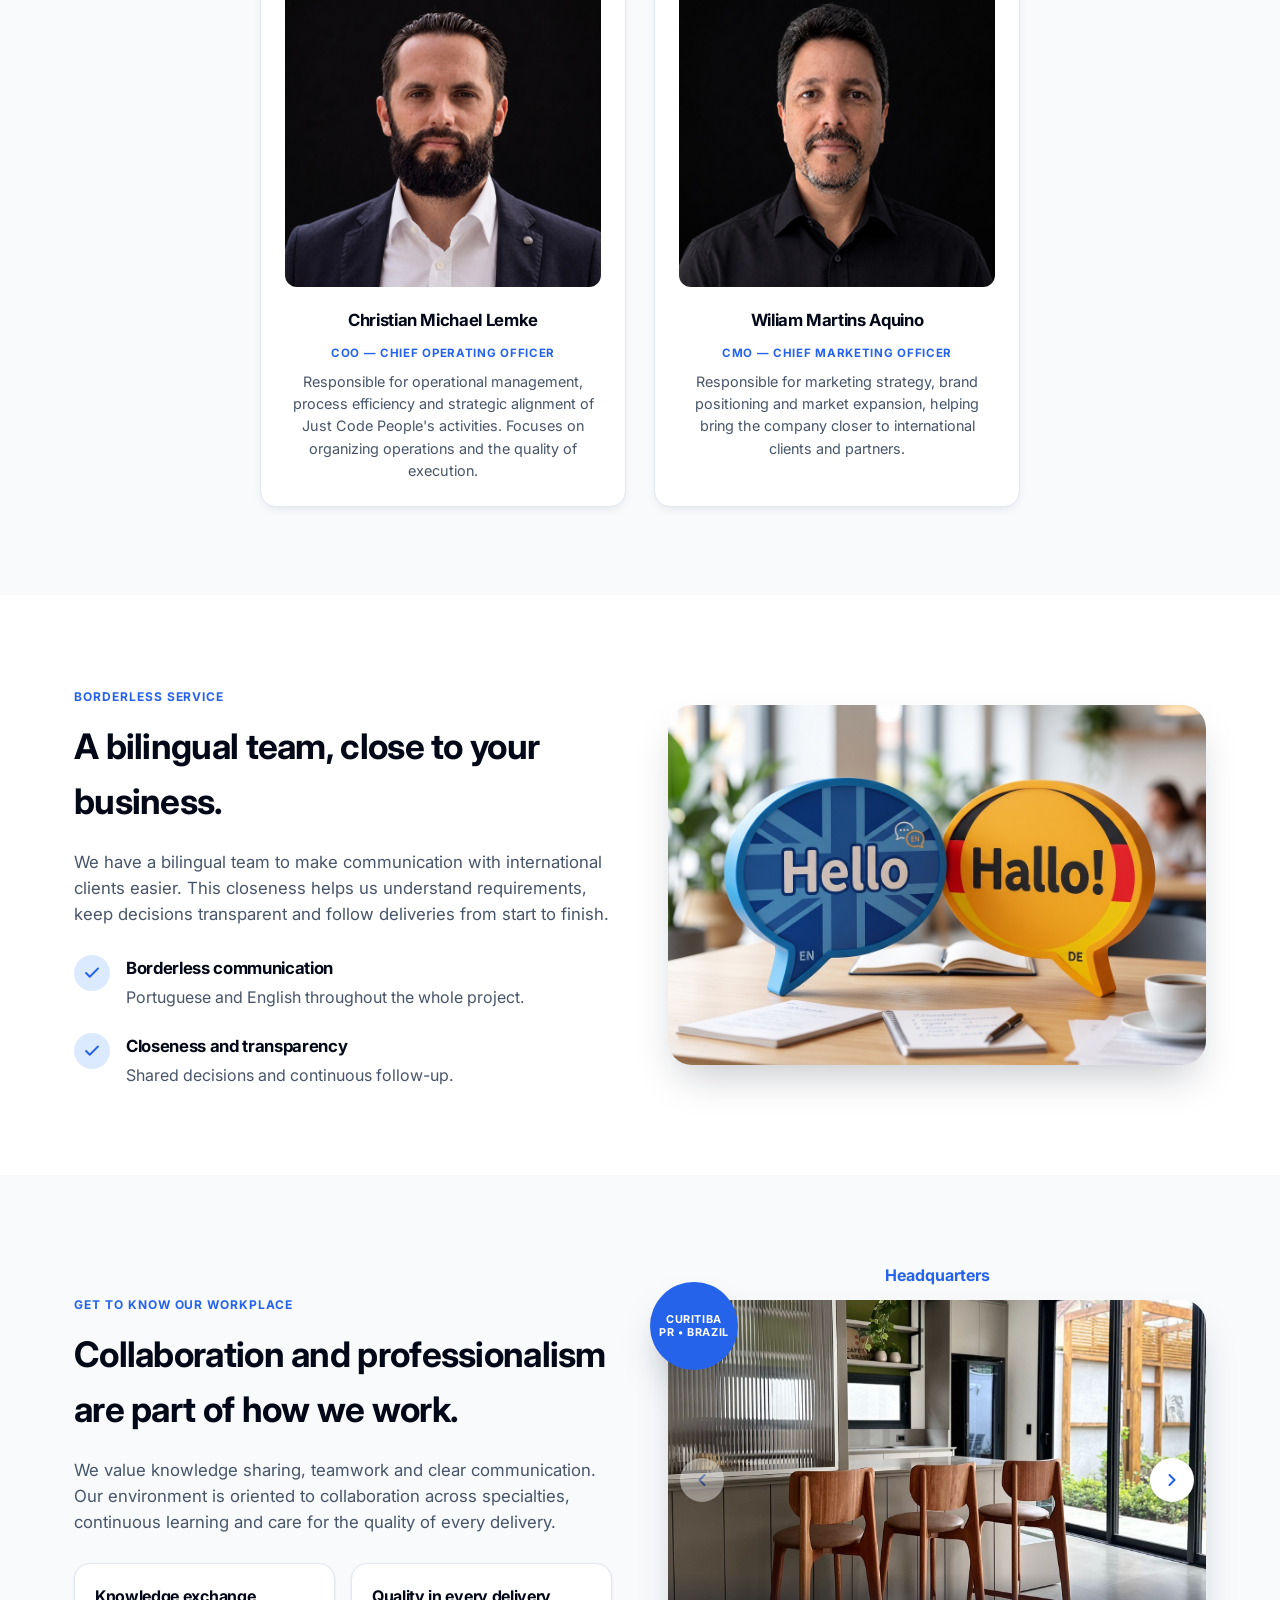
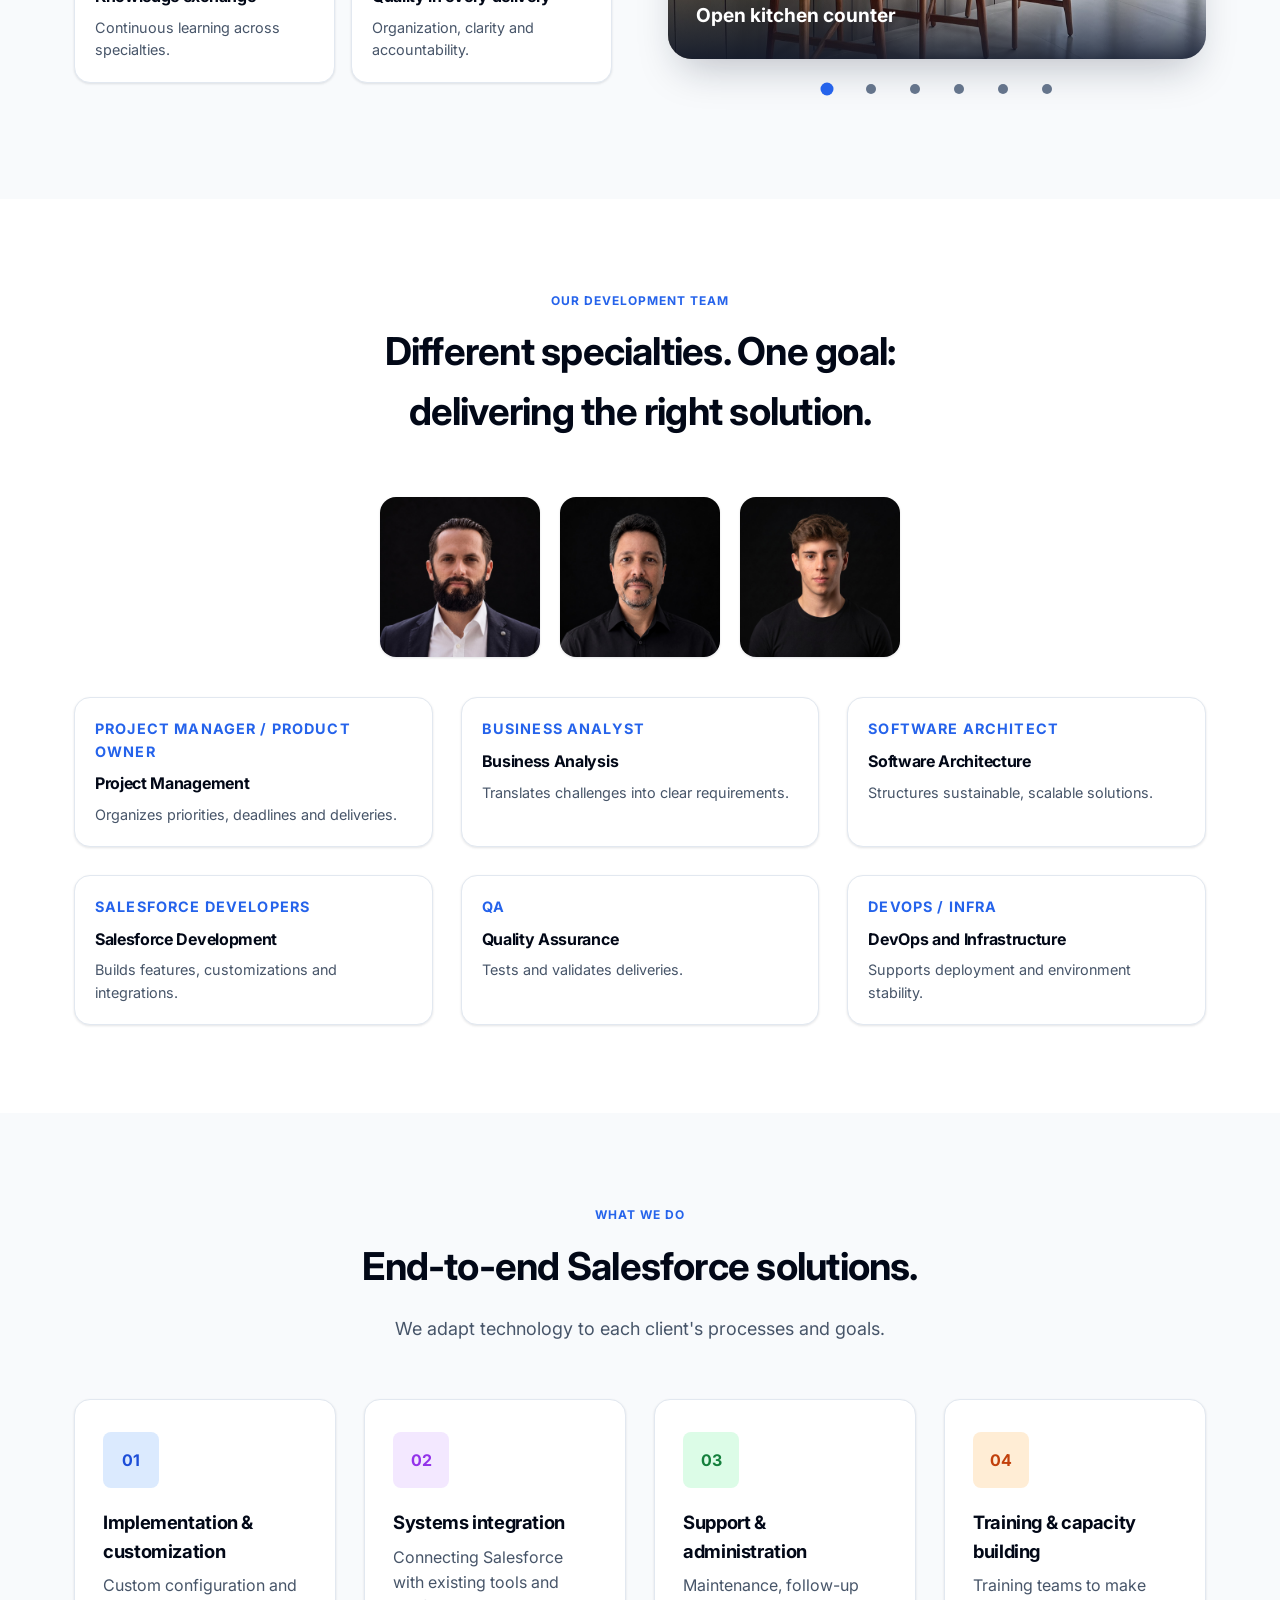
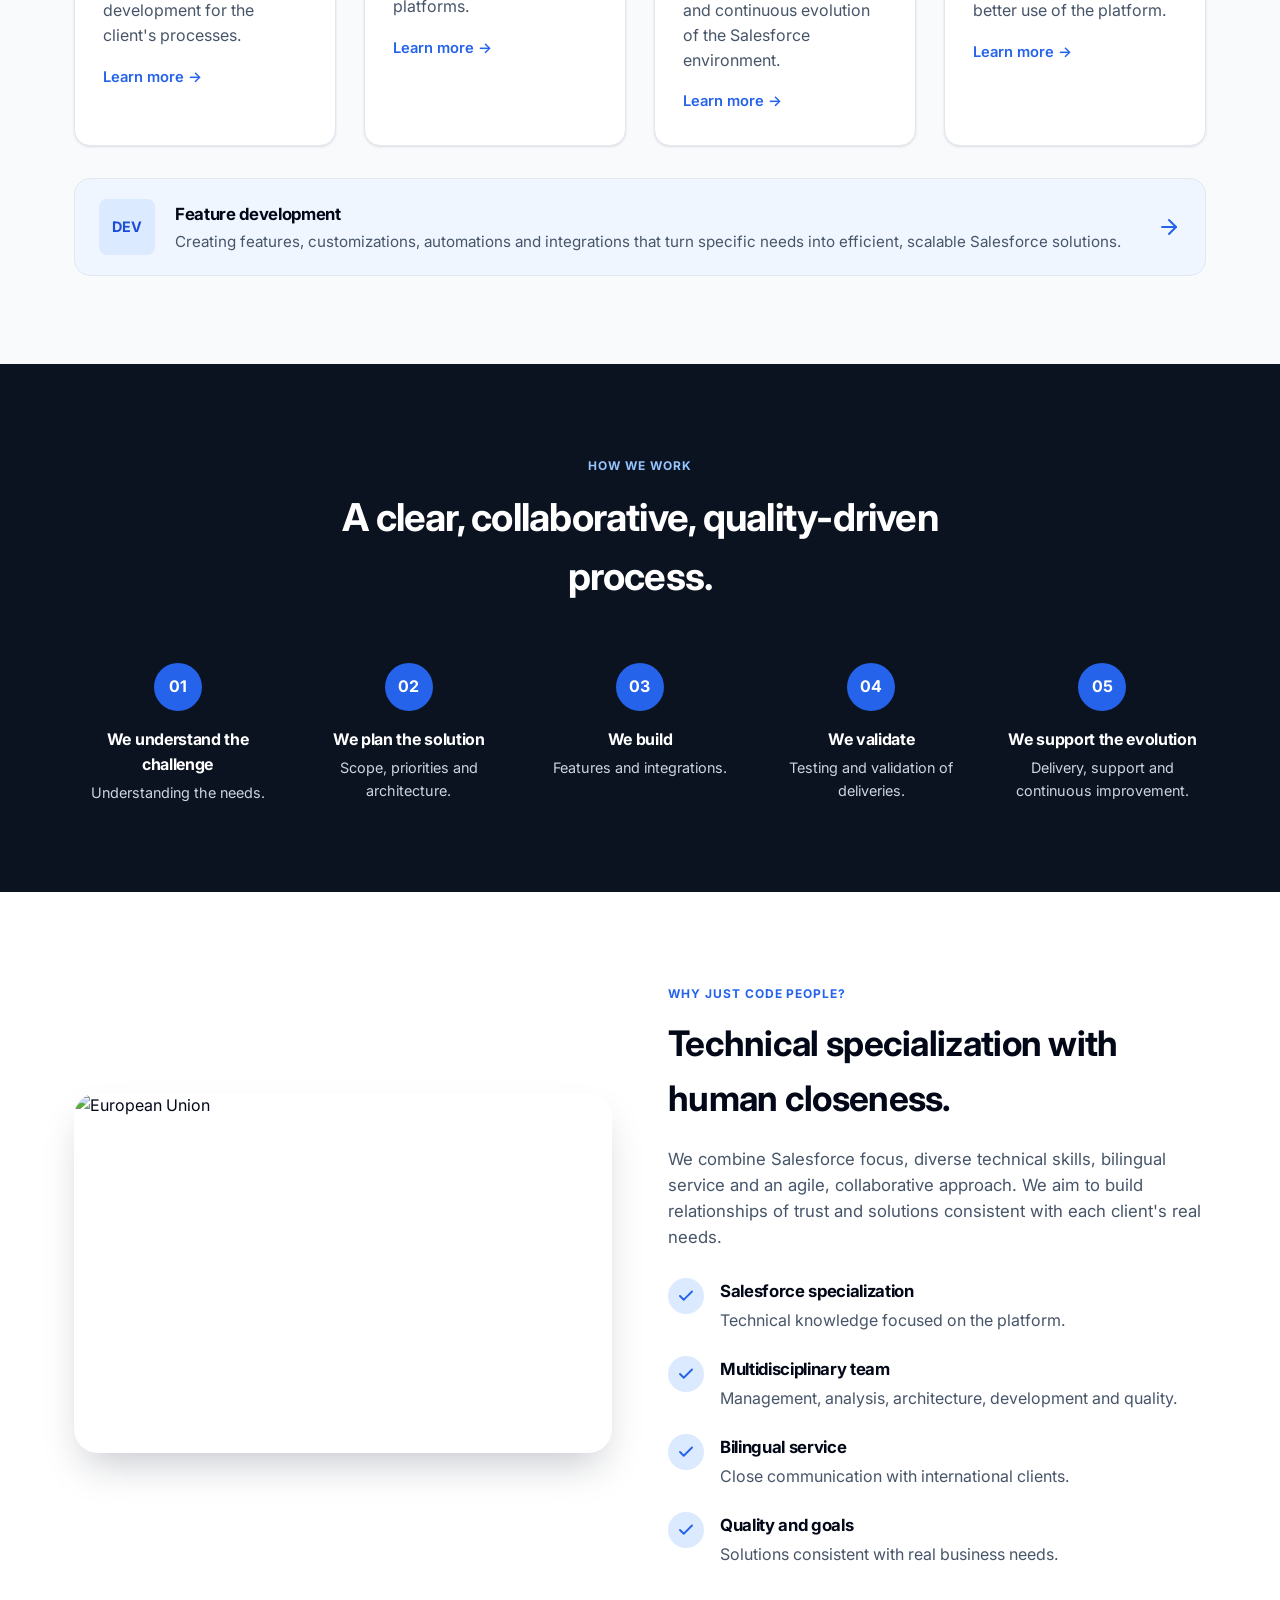
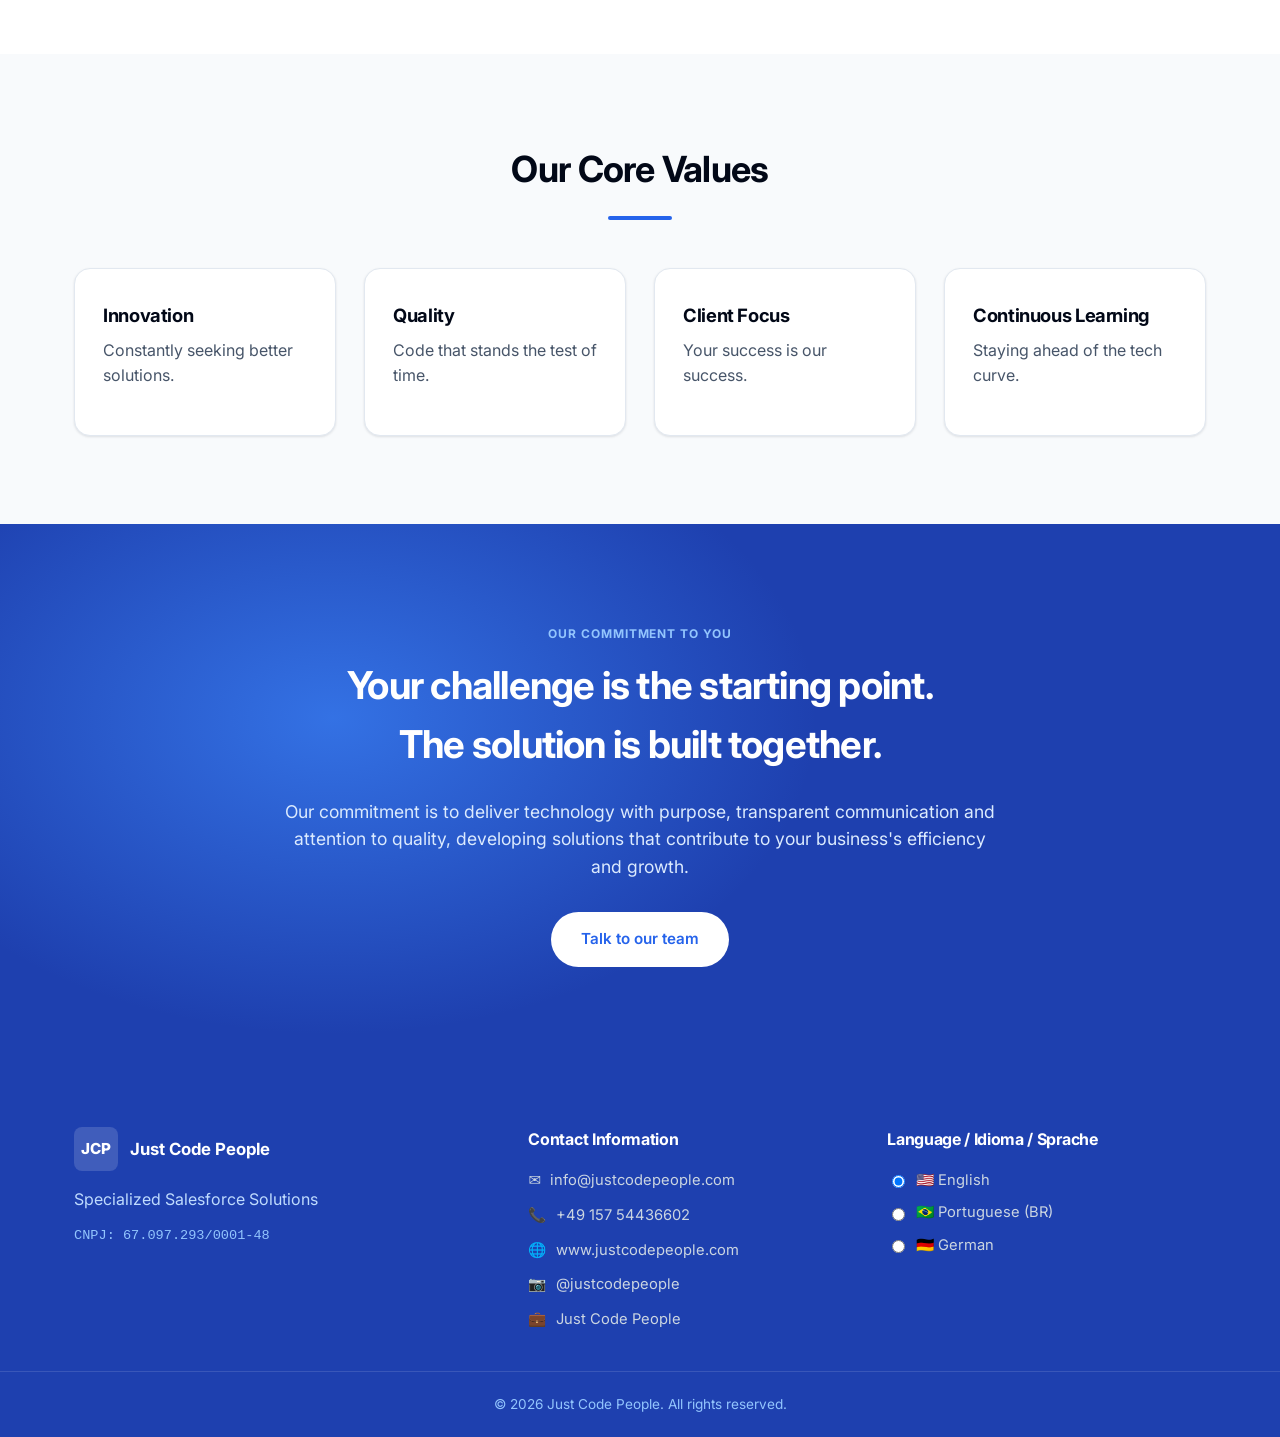
==== commit 36229bb9: "feat(home): add Voices testimonial section and fix responsiveness - index: new "Voices" section belo" ====
--- a/about.html
+++ b/about.html
@@ -9,7 +9,7 @@
   <link rel="preconnect" href="https://fonts.googleapis.com" />
   <link rel="preconnect" href="https://fonts.gstatic.com" crossorigin />
   <link rel="stylesheet" href="https://fonts.googleapis.com/css2?family=Inter:wght@300;400;500;600;700;800&display=swap" />
-  <link rel="stylesheet" href="assets/css/style.css?v=79469736" />
+  <link rel="stylesheet" href="assets/css/style.css?v=fb6d0991" />
   <script type="application/ld+json">
   {
     "@context": "https://schema.org",
@@ -116,10 +116,6 @@
             <p class="bio">Responsible for marketing strategy, brand positioning and market expansion, helping bring the company closer to international clients and partners.</p>
           </article>
         </div>
-        <div class="talent-invite">
-          <p><strong>Want to join the team?</strong> <span>We are always getting to know new talent.</span></p>
-          <a href="talent.html" class="btn-link">Join our talent pool →</a>
-        </div>
       </div>
     </section>
 
@@ -263,25 +259,25 @@
             <div class="icon-tile icon-tile--num blue">01</div>
             <h3>Implementation &amp; customization</h3>
             <p>Custom configuration and development for the client's processes.</p>
-            <a href="solutions.html" class="btn-link">Learn more →</a>
+            <a href="solutions.html" class="btn-link">Learn more →</a>
           </div>
           <div class="card">
             <div class="icon-tile icon-tile--num purple">02</div>
             <h3>Systems integration</h3>
             <p>Connecting Salesforce with existing tools and platforms.</p>
-            <a href="solutions.html" class="btn-link">Learn more →</a>
+            <a href="solutions.html" class="btn-link">Learn more →</a>
           </div>
           <div class="card">
             <div class="icon-tile icon-tile--num green">03</div>
             <h3>Support &amp; administration</h3>
             <p>Maintenance, follow-up and continuous evolution of the Salesforce environment.</p>
-            <a href="solutions.html" class="btn-link">Learn more →</a>
+            <a href="solutions.html" class="btn-link">Learn more →</a>
           </div>
           <div class="card">
             <div class="icon-tile icon-tile--num orange">04</div>
             <h3>Training &amp; capacity building</h3>
             <p>Training teams to make better use of the platform.</p>
-            <a href="solutions.html" class="btn-link">Learn more →</a>
+            <a href="solutions.html" class="btn-link">Learn more →</a>
           </div>
         </div>
         <a href="solutions.html" class="service-strip">
@@ -430,28 +426,14 @@
   </footer>
 
   <!-- Floating WhatsApp button (same block on every page). The company number appears in 2 places:
-       the footer link and this button's href (assets/js/main.js?v=cc19bf00 rebuilds the href per language
+       the footer link and this button's href (assets/js/main.js?v=ff0e9f71 rebuilds the href per language
        from this one; keep both in sync when changing the number). -->
   <a class="whatsapp-float" href="https://wa.me/4915754436602?text=Hello%21%20I%20would%20like%20to%20know%20more%20about%20Just%20Code%20People%27s%20Salesforce%20solutions." data-wa-number="4915754436602" data-wa-text="Hello! I would like to know more about Just Code People's Salesforce solutions." target="_blank" rel="noopener noreferrer" aria-label="Chat with us on WhatsApp" title="Chat with us on WhatsApp">
     <svg viewBox="0 0 24 24" width="28" height="28" aria-hidden="true" focusable="false"><path fill="currentColor" d="M12.04 2C6.58 2 2.13 6.45 2.13 11.91c0 1.75.46 3.45 1.32 4.95L2.05 22l5.25-1.38a9.9 9.9 0 0 0 4.74 1.21h.01c5.46 0 9.91-4.45 9.91-9.91 0-2.65-1.03-5.14-2.9-7.01A9.82 9.82 0 0 0 12.04 2zm0 18.15h-.01a8.2 8.2 0 0 1-4.19-1.15l-.3-.18-3.12.82.83-3.04-.2-.31a8.2 8.2 0 0 1-1.26-4.38c0-4.54 3.7-8.23 8.24-8.23 2.2 0 4.27.86 5.82 2.42a8.18 8.18 0 0 1 2.41 5.82c0 4.54-3.7 8.23-8.22 8.23zm4.52-6.16c-.25-.12-1.47-.73-1.7-.82-.23-.08-.39-.12-.56.12-.17.25-.64.82-.78.98-.14.17-.29.19-.54.06-.25-.12-1.05-.39-2-1.23-.74-.66-1.24-1.47-1.38-1.72-.15-.25-.02-.38.11-.5.11-.11.25-.29.37-.43.12-.15.17-.25.25-.41.08-.17.04-.31-.02-.43-.06-.12-.56-1.34-.76-1.84-.2-.48-.4-.42-.56-.43h-.48c-.17 0-.43.06-.66.31-.23.25-.87.85-.87 2.07 0 1.22.89 2.4 1.01 2.56.12.17 1.75 2.67 4.23 3.74.59.26 1.05.41 1.41.52.59.19 1.13.16 1.56.1.48-.07 1.47-.6 1.67-1.18.21-.58.21-1.07.14-1.18-.06-.1-.23-.16-.48-.29z"/></svg>
     <span class="whatsapp-float-label" translate="no">WhatsApp</span>
   </a>
 
-  <!-- Floating talent balloon (same block on every page except talent.html, bottom-left corner, opposite the WhatsApp button). -->
-  <div class="talent-float" data-talent-float>
-    <div class="talent-float-tip" hidden>
-      <a class="talent-float-tip-link" href="talent.html">We're hiring talent! Join our talent pool.</a>
-      <button class="talent-float-close" type="button" aria-label="Close">
-        <svg viewBox="0 0 24 24" width="16" height="16" fill="none" stroke="currentColor" stroke-width="2.5" stroke-linecap="round" aria-hidden="true" focusable="false"><path d="M6 6l12 12M18 6L6 18"/></svg>
-      </button>
-    </div>
-    <a class="talent-float-btn" href="talent.html" aria-label="Join our team" title="Join our team">
-      <svg viewBox="0 0 24 24" width="26" height="26" fill="none" stroke="currentColor" stroke-width="2" stroke-linecap="round" stroke-linejoin="round" aria-hidden="true" focusable="false"><path d="M12 2.5l2.7 5.5 6 .9-4.4 4.2 1 6-5.3-2.8-5.3 2.8 1-6L3.3 8.9l6-.9z"/></svg>
-      <span class="talent-float-label">Join our team</span>
-    </a>
-  </div>
-
-  <script src="assets/js/i18n.js?v=c694f982"></script>
+  <script src="assets/js/i18n.js?v=2c0ad064"></script>
   <!-- About page: PT/DE strings for the redesigned sections. Merged into window.JCP_I18N
        before main.js reads it; keys already in i18n.js are never overwritten. -->
   <script>
@@ -566,6 +548,6 @@
     };
   })();
   </script>
-  <script src="assets/js/main.js?v=cc19bf00"></script>
+  <script src="assets/js/main.js?v=ff0e9f71"></script>
 </body>
 </html>
--- a/assets/css/style.css
+++ b/assets/css/style.css
@@ -93,6 +93,8 @@
   font-weight: 600;
   font-size: 0.95rem;
   border: 2px solid transparent;
+  text-align: center;
+  text-wrap: balance; /* seta nao fica sozinha na ultima linha */
   transition: transform 0.15s ease, box-shadow 0.15s ease, background 0.15s ease, color 0.15s ease;
 }
 .btn:hover { transform: translateY(-1px); }
@@ -278,12 +280,12 @@
   overflow: hidden;
   padding: clamp(64px, 9vw, 96px) 0;
 }
-.cta-band h2 { font-size: 2.4rem; margin-bottom: 0.6em; }
+.cta-band h2 { font-size: clamp(1.6rem, 7vw, 2.4rem); margin-bottom: 0.6em; text-wrap: balance; }
 .cta-band p { color: #dbeafe; font-size: 1.1rem; margin-bottom: 2rem; }
 
 /* Footer ------------------------------------------------------------------ */
 .site-footer { background: var(--color-primary-darker); color: #cbd5e1; }
-.footer-top { padding-block: 64px 40px; display: grid; grid-template-columns: 1.3fr 1fr 1fr; gap: 2.5rem; }
+.footer-top { padding-block: 64px 40px; /* nao zerar o padding lateral do .container */ display: grid; grid-template-columns: 1.3fr 1fr 1fr; gap: 2.5rem; }
 .footer-brand .logo-badge { background: rgba(255,255,255,0.15); }
 .footer-brand .logo-text strong { color: #fff; }
 .footer-brand .logo-text small { color: #93c5fd; }
@@ -422,8 +424,9 @@
 .section-actions { text-align: center; margin-top: 3rem; }
 
 @media (max-width: 960px) {
-  /* .grid-3 viraria 2 colunas e deixaria o 3o card orfao: 1 coluna centralizada */
-  .projects-grid { grid-template-columns: 1fr; max-width: 640px; margin-inline: auto; }
+  /* .grid-3 viraria 2 colunas e deixaria o 3o card orfao: 1 coluna centralizada
+     (.grid.projects-grid tem mais especificidade que .grid-3 do bloco Responsive) */
+  .grid.projects-grid { grid-template-columns: 1fr; max-width: 640px; margin-inline: auto; }
 }
 @media (max-width: 720px) {
   .section-actions .btn { width: 100%; justify-content: center; }
@@ -563,8 +566,30 @@
   .tech-list { flex-shrink: 1; min-width: 0; max-width: 100%; flex-wrap: wrap; justify-content: center; gap: 1.25rem 2.5rem; padding: 0.75rem 1.25rem; }
 }
 
+/* Depoimento (home, "Voices") ----------------------------------------------------- */
+/* Cartao unico, mesmo acabamento dos cards claros do site: fundo tint, borda fina, raio grande, sem sombra
+   pesada. Aspa decorativa fixa (\201C) em todos os idiomas. Foto = avatar no rodape. */
+.voice-card {
+  display: flex;
+  flex-direction: column;
+  max-width: 720px;
+  margin: 0 auto;
+  padding: clamp(1.5rem, 4vw, 2rem) clamp(1.25rem, 4vw, 2rem);
+  background: var(--color-bg-alt);
+  border: 1px solid var(--color-border);
+  border-radius: var(--radius-lg);
+  min-width: 0;
+}
+.voice-mark::before { content: "\201C"; display: block; font-size: 3rem; font-weight: 700; line-height: 1; height: 2.2rem; color: color-mix(in srgb, var(--color-text-soft) 40%, transparent); }
+.voice-card blockquote { margin: 0; padding: 0 0 1.5rem; flex: 1; }
+.voice-card blockquote p { margin: 0; font-size: 1rem; font-style: italic; font-weight: 400; line-height: 1.7; color: var(--color-text); overflow-wrap: break-word; hyphens: manual; text-wrap: pretty; }
+.voice-author { display: flex; align-items: center; gap: 0.85rem; padding-top: 1.25rem; border-top: 1px solid var(--color-border); }
+.voice-avatar { width: 56px; height: 56px; flex-shrink: 0; overflow: hidden; border: 2px solid var(--color-bg); border-radius: var(--radius-full); box-shadow: 0 0 0 1px var(--color-border); }
+.voice-avatar img { display: block; width: 100%; height: 100%; object-fit: cover; transform: scale(1.65); transform-origin: 40% 24%; }
+.voice-author strong { min-width: 0; font-size: 0.95rem; color: var(--color-text); overflow-wrap: anywhere; }
+
 /* Responsive ------------------------------------------------------------------ */
-@media (max-width: 1000px) {
+@media (max-width: 1010px) {
   /* Menu mobile/tablet: o header completo (logo + nav + idioma + CTA) nao cabe
      abaixo de ~960px em PT/DE. Painel em fluxo normal: nada fica escondido. */
   .main-nav, .header-actions { display: none; }
@@ -592,17 +617,6 @@
   .site-header.nav-open .lang-switch, .site-header.nav-open .btn-outline {
     display: inline-flex; align-items: center; min-height: 44px;
   }
-  /* Lista de idiomas: janela flutuante por cima da pagina (como no desktop). O painel do menu tem
-     overflow-y: auto e cortaria a lista, entao enquanto ela esta aberta o painel libera o overflow.
-     Ancorada na esquerda do botao (no mobile ele fica a esquerda; right:0 mandaria a lista para fora da tela). */
-  .site-header.nav-open:has(.lang-switcher.open) { overflow: visible; }
-  .site-header.nav-open .lang-menu { left: 0; right: auto; }
-  .site-header.nav-open .lang-menu li { display: flex; align-items: center; min-height: 44px; }
-}
-
-/* Telas baixas: sem espaco embaixo do botao, a lista abre para CIMA em vez de sair da tela */
-@media (max-width: 1000px) and (max-height: 640px) {
-  .site-header.nav-open .lang-menu { top: auto; bottom: calc(100% + 0.5rem); }
 }
 
 @media (max-width: 960px) {
@@ -618,10 +632,31 @@
 }
 
 @media (max-width: 720px) {
-  .hero h1 { font-size: 2.4rem; }
+  .hero h1 { font-size: clamp(2rem, 9vw, 2.4rem); }
   .grid-4, .grid-3, .grid-2 { grid-template-columns: 1fr; }
   .team-grid { grid-template-columns: 1fr; }
   .section { padding: 56px 0; }
+}
+
+/* Titulos: palavras longas (DE) hifenizam em vez de quebrar no meio --------------- */
+h1, h2, h3 { overflow-wrap: break-word; }
+@media (max-width: 560px) { h1, h2, h3 { hyphens: auto; } }
+@media (max-width: 360px) {
+  .hero h1 { font-size: 2rem; }
+  .section-head h2, .section h2, .cta-band h2 { font-size: 1.5rem; }
+  .section h3 { font-size: 1.2rem; }
+}
+
+/* Equipe: grids que antes eram inline (nao venciam os @media) --------------------- */
+.team-grid--leaders { grid-template-columns: repeat(2, 1fr); max-width: 556px; margin: 0 auto; }
+.org-columns--2 { grid-template-columns: repeat(2, 1fr); max-width: 820px; margin: 0 auto; }
+.team-card .role, .team-card .bio, .org-columns li, .org-columns h4 { overflow-wrap: break-word; hyphens: auto; }
+@media (max-width: 960px) {
+  .org-columns--2 { grid-template-columns: 1fr; }
+}
+@media (max-width: 560px) {
+  .team-grid--leaders { grid-template-columns: 1fr; max-width: 420px; }
+  .org-columns--2 { max-width: 420px; }
 }
 
 /* Responsividade global: grids/cards nao estouram com texto longo (DE) ou zoom --- */
@@ -629,11 +664,11 @@
 .card, .team-card, .footer-top, .org-columns li { overflow-wrap: break-word; }
 .footer-brand .logo { flex-wrap: wrap; }
 .footer-list a, .footer-list li, .contact-card a { min-width: 0; overflow-wrap: anywhere; }
-.feature-item > div, .hq-points > *, .contact-card, .form-field, .talent-invite > *, .talent-float > *, .form-check > * { min-width: 0; }
+.feature-item > div, .hq-points > *, .contact-card, .form-field { min-width: 0; }
 
 /* Alvos de toque >= 44px em celular/tablet (<=960px) e ponteiro grosso (visual desktop intacto) */
 @media (max-width: 960px), (pointer: coarse) {
-  .card > a.btn-link, .about-what .card .btn-link, .portfolio-back .btn-link, .talent-invite .btn-link, .form-fallback .btn-link { display: inline-flex; align-items: center; min-height: 44px; }
+  .card > a.btn-link, .about-what .card .btn-link, .portfolio-back .btn-link { display: inline-flex; align-items: center; min-height: 44px; }
   .footer-list { gap: 0; }
   .footer-list li { min-height: 44px; }
   .footer-list a { display: inline-flex; align-items: center; min-height: 44px; }
@@ -641,6 +676,21 @@
   .lang-options label { min-height: 44px; }
   .lang-options input { width: 20px; height: 20px; }
   .contact-social a { width: 44px; height: 44px; }
+}
+@media (pointer: coarse) {
+  .main-nav a { min-height: 44px; display: inline-flex; align-items: center; }
+  .lang-options label { min-height: 44px; }
+}
+
+/* Mobile: botao flutuante do WhatsApp nao cobre campos/botoes finais -------------- */
+@media (max-width: 720px) {
+  .contact-layout, main > .section:last-child { padding-bottom: calc(56px + 40px); }
+  .site-footer { padding-bottom: calc(56px + env(safe-area-inset-bottom, 0px)); }
+}
+
+/* SVG de integracao: rotulos legiveis em telas estreitas (viewBox 500 escala ~0.58 em 320px) */
+@media (max-width: 480px) {
+  .solution-media--network svg g[font-size="12.5"] { font-size: 16px; }
 }
 
 /* Language switcher ------------------------------------------------------ */
@@ -1125,195 +1175,3 @@
 }
 @media print { .whatsapp-float { display: none !important; } }
 /* Reserva espaco no fim da pagina para o botao flutuante nao cobrir o copyright */
-@media (max-width: 720px) { .footer-bottom { padding-bottom: calc(22px + 56px + 24px); } } /* botoes flutuantes (56) ficam um em cada canto, entao so um respiro */
-
-/* Talentos: convite discreto (team e about) ------------------------------------ */
-.talent-invite {
-  display: flex;
-  flex-wrap: wrap;
-  align-items: center;
-  justify-content: center;
-  gap: 0.25rem 1rem;
-  max-width: 640px;
-  margin: 2.5rem auto 0;
-  padding: 1rem 1.25rem;
-  background: var(--color-bg-tint);
-  border-radius: var(--radius-md);
-  text-align: center;
-}
-.talent-invite p { margin: 0; font-size: 0.95rem; color: var(--color-text-muted); overflow-wrap: break-word; }
-.talent-invite strong { color: var(--color-text); }
-
-/* Talentos: pagina de candidatura ---------------------------------------------- */
-/* 3 passos: reaproveita .process-steps (5 colunas) e so troca o numero de colunas */
-.process-steps--3 { grid-template-columns: repeat(3, 1fr); max-width: 960px; margin: 0 auto; }
-.talent-faq .card:hover { transform: none; box-shadow: var(--shadow-card); border-color: var(--color-border); } /* FAQ nao e clicavel: sem efeito de elevacao */
-/* Formulario de talentos: usa o mesmo visual do formulario de contato (.contact-layout + .form-field).
-   So o botao desabilitado e o checkbox de consentimento sao especificos daqui. */
-/* Formulario centralizado: uma coluna so, com o cartao de contato embaixo */
-.talent-apply { grid-template-columns: 1fr; max-width: 600px; margin: 0 auto; gap: 2rem; }
-#talent-form .btn[type="submit"] { width: 100%; justify-content: center; text-align: center; }
-.talent-apply .contact-card { text-align: center; margin-bottom: 0; }
-#talent-form .btn:disabled { opacity: 0.7; cursor: progress; transform: none; box-shadow: none; }
-#talent-form .btn { cursor: pointer; }
-.form-check { display: flex; flex-wrap: wrap; align-items: flex-start; column-gap: 0.75rem; row-gap: 0; margin-bottom: 1.5rem; }
-.form-check input { flex-shrink: 0; width: 24px; height: 24px; margin: 10px 0 0; accent-color: var(--color-primary); }
-.form-check label { flex: 1 1 0; min-width: 0; min-height: 44px; display: flex; align-items: center; font-size: 0.85rem; line-height: 1.55; color: var(--color-text-muted); overflow-wrap: break-word; cursor: pointer; }
-.form-check-more { width: calc(100% - 24px - 0.75rem); margin-left: calc(24px + 0.75rem); padding: 0; border: 0; background: none; font: inherit; font-size: 0.85rem; cursor: pointer; display: inline-flex; align-items: center; min-height: 44px; margin-top: -0.5rem; } /* cai sob o texto, alinhado a ele; 44px de toque */
-.form-check-more:focus-visible { outline: 3px solid var(--color-primary); outline-offset: 2px; border-radius: var(--radius-sm); }
-.form-check input:focus-visible { outline: 3px solid var(--color-primary); outline-offset: 2px; }
-.form-fallback { margin: 0.75rem 0 0; font-size: 0.9rem; }
-.form-fallback[hidden] { display: none; }
-/* Campo-isca (honeypot): fora da tela, nunca display:none (bots mais simples ignoram campos assim) */
-.form-trap { position: absolute; left: -9999px; top: auto; width: 1px; height: 1px; overflow: hidden; }
-#apply { scroll-margin-top: 72px; } /* header sticky nao cobre o titulo ao vir da ancora */
-
-@media (max-width: 720px) {
-  .process-steps--3 { grid-template-columns: 1fr; }
-}
-
-/* Talentos: balao flutuante ---------------------------------------------------- */
-/* Canto inferior ESQUERDO, na mesma linha de base do WhatsApp (que fica a direita): nunca se sobrepoem.
-   Azul da marca (--color-primary): texto branco sobre #2563eb = 5.2:1 (AA). Hover usa --color-primary-dark. */
-.talent-float {
-  position: fixed;
-  left: calc(1rem + env(safe-area-inset-left, 0px));
-  bottom: calc(1rem + env(safe-area-inset-bottom, 0px));
-  z-index: 40; /* mesma camada do WhatsApp: abaixo do header/menu (50) */
-  display: flex;
-  flex-direction: column;
-  align-items: flex-start;
-  gap: 0.75rem;
-  pointer-events: none; /* so os filhos recebem clique, o conteiner nao cobre o conteudo */
-}
-.talent-float-btn {
-  position: relative;
-  pointer-events: auto;
-  display: inline-flex;
-  align-items: center;
-  justify-content: center;
-  gap: 0.5rem;
-  min-width: 56px;
-  height: 56px;
-  border-radius: var(--radius-full);
-  background: var(--color-primary);
-  color: #fff;
-  font-weight: 600;
-  font-size: 0.9rem;
-  box-shadow: var(--shadow-lift);
-  animation: jcpTalentIn 0.5s ease-out 1.2s both;
-  transition: background-color 0.2s ease, transform 0.2s ease;
-}
-.talent-float-btn:hover, .talent-float-btn:focus-visible { background: var(--color-primary-dark); transform: scale(1.06); }
-.talent-float-btn:focus-visible { outline: 3px solid var(--color-navy); outline-offset: 3px; }
-/* Pulso: 3 repeticoes depois da entrada e para (chama atencao sem ficar piscando) */
-.talent-float-btn::after {
-  content: "";
-  position: absolute;
-  inset: 0;
-  border-radius: inherit;
-  border: 2px solid var(--color-primary);
-  opacity: 0;
-  pointer-events: none;
-  animation: jcpTalentPulse 2.2s ease-out 2.4s 3;
-}
-.talent-float-label { display: none; white-space: nowrap; }
-.talent-float-tip {
-  position: relative;
-  pointer-events: auto;
-  display: flex;
-  align-items: center;
-  max-width: min(280px, calc(100vw - 2rem - 8px));
-  padding: 0 0.25rem 0 1rem;
-  background: #fff;
-  border: 1px solid var(--color-border);
-  border-radius: var(--radius-md);
-  box-shadow: var(--shadow-lift);
-  animation: jcpTalentTip 0.35s ease-out both;
-}
-.talent-float-tip[hidden] { display: none; }
-.talent-float-tip::after { /* seta apontando para o botao */
-  content: "";
-  position: absolute;
-  left: 22px;
-  bottom: -6px;
-  width: 10px;
-  height: 10px;
-  background: #fff;
-  border-right: 1px solid var(--color-border);
-  border-bottom: 1px solid var(--color-border);
-  transform: rotate(45deg);
-}
-.talent-float-tip-link { padding: 0.75rem 0; font-size: 0.9rem; font-weight: 600; line-height: 1.4; color: var(--color-text); overflow-wrap: break-word; }
-.talent-float-tip-link:hover { color: var(--color-primary); }
-.talent-float-close {
-  flex-shrink: 0;
-  display: flex;
-  align-items: center;
-  justify-content: center;
-  width: 44px;
-  height: 44px;
-  border-radius: var(--radius-full);
-  color: var(--color-text-muted);
-  cursor: pointer;
-}
-.talent-float-close:hover { color: var(--color-text); }
-.talent-float-close:focus-visible, .talent-float-tip-link:focus-visible { outline: 3px solid var(--color-navy); outline-offset: 2px; border-radius: var(--radius-sm); }
-@keyframes jcpTalentIn {
-  from { opacity: 0; transform: scale(0.6); }
-  to { opacity: 1; transform: scale(1); }
-}
-@keyframes jcpTalentPulse {
-  from { opacity: 0.7; transform: scale(1); }
-  to { opacity: 0; transform: scale(1.5); }
-}
-@keyframes jcpTalentTip {
-  from { opacity: 0; transform: translateY(8px); }
-  to { opacity: 1; transform: translateY(0); }
-}
-@media (min-width: 721px) {
-  .talent-float { left: calc(1.5rem + env(safe-area-inset-left, 0px)); bottom: calc(1.5rem + env(safe-area-inset-bottom, 0px)); }
-  .talent-float-btn { padding: 0 1.1rem; }
-  .talent-float-label { display: inline; }
-}
-@media (prefers-reduced-motion: reduce) {
-  .talent-float-btn, .talent-float-tip { animation: none; transition: none; }
-  .talent-float-btn::after { animation: none; display: none; }
-  .talent-float-btn:hover, .talent-float-btn:focus-visible { transform: none; }
-}
-@media print { .talent-float { display: none !important; } }
-
-/* Talentos: janela de consentimento -------------------------------------------- */
-/* <dialog> nativo: o navegador cuida de foco, Esc e camada superior. */
-.consent-dialog {
-  width: min(560px, calc(100vw - 2rem));
-  max-height: calc(100vh - 2rem);
-  max-height: calc(100dvh - 2rem);
-  margin: auto;
-  padding: 1.5rem;
-  border: 1px solid var(--color-border);
-  border-radius: var(--radius-lg);
-  background: #fff;
-  color: var(--color-text);
-  box-shadow: var(--shadow-lift);
-  overflow-y: auto;
-  overscroll-behavior: contain;
-}
-.consent-dialog[open] { animation: jcpConsentIn 0.25s ease-out; }
-.consent-dialog::backdrop { background: rgba(10, 15, 30, 0.6); }
-.consent-dialog-head { display: flex; align-items: flex-start; justify-content: space-between; gap: 1rem; margin-bottom: 1rem; }
-.consent-dialog-head h2 { margin: 0; font-size: clamp(1.25rem, 3.6vw, 1.5rem); line-height: 1.25; overflow-wrap: break-word; }
-.consent-dialog-close {
-  flex-shrink: 0; display: flex; align-items: center; justify-content: center;
-  width: 44px; height: 44px; margin: -0.4rem -0.4rem 0 0;
-  border-radius: var(--radius-full); color: var(--color-text-muted); cursor: pointer;
-}
-.consent-dialog-close:hover { color: var(--color-text); background: var(--color-bg-alt); }
-.consent-dialog-close:focus-visible { outline: 3px solid var(--color-primary); outline-offset: 2px; }
-.consent-list { margin: 0 0 1.5rem; }
-.consent-list dt { margin-top: 1rem; font-size: 0.8rem; font-weight: 700; letter-spacing: 0.06em; text-transform: uppercase; color: var(--color-primary); }
-.consent-list dt:first-child { margin-top: 0; }
-.consent-list dd { margin: 0.25rem 0 0; font-size: 0.95rem; line-height: 1.6; color: var(--color-text-muted); overflow-wrap: break-word; }
-.consent-dialog > .btn { width: 100%; justify-content: center; cursor: pointer; }
-@keyframes jcpConsentIn { from { opacity: 0; transform: translateY(12px); } to { opacity: 1; transform: translateY(0); } }
-@media (prefers-reduced-motion: reduce) { .consent-dialog[open] { animation: none; } }
